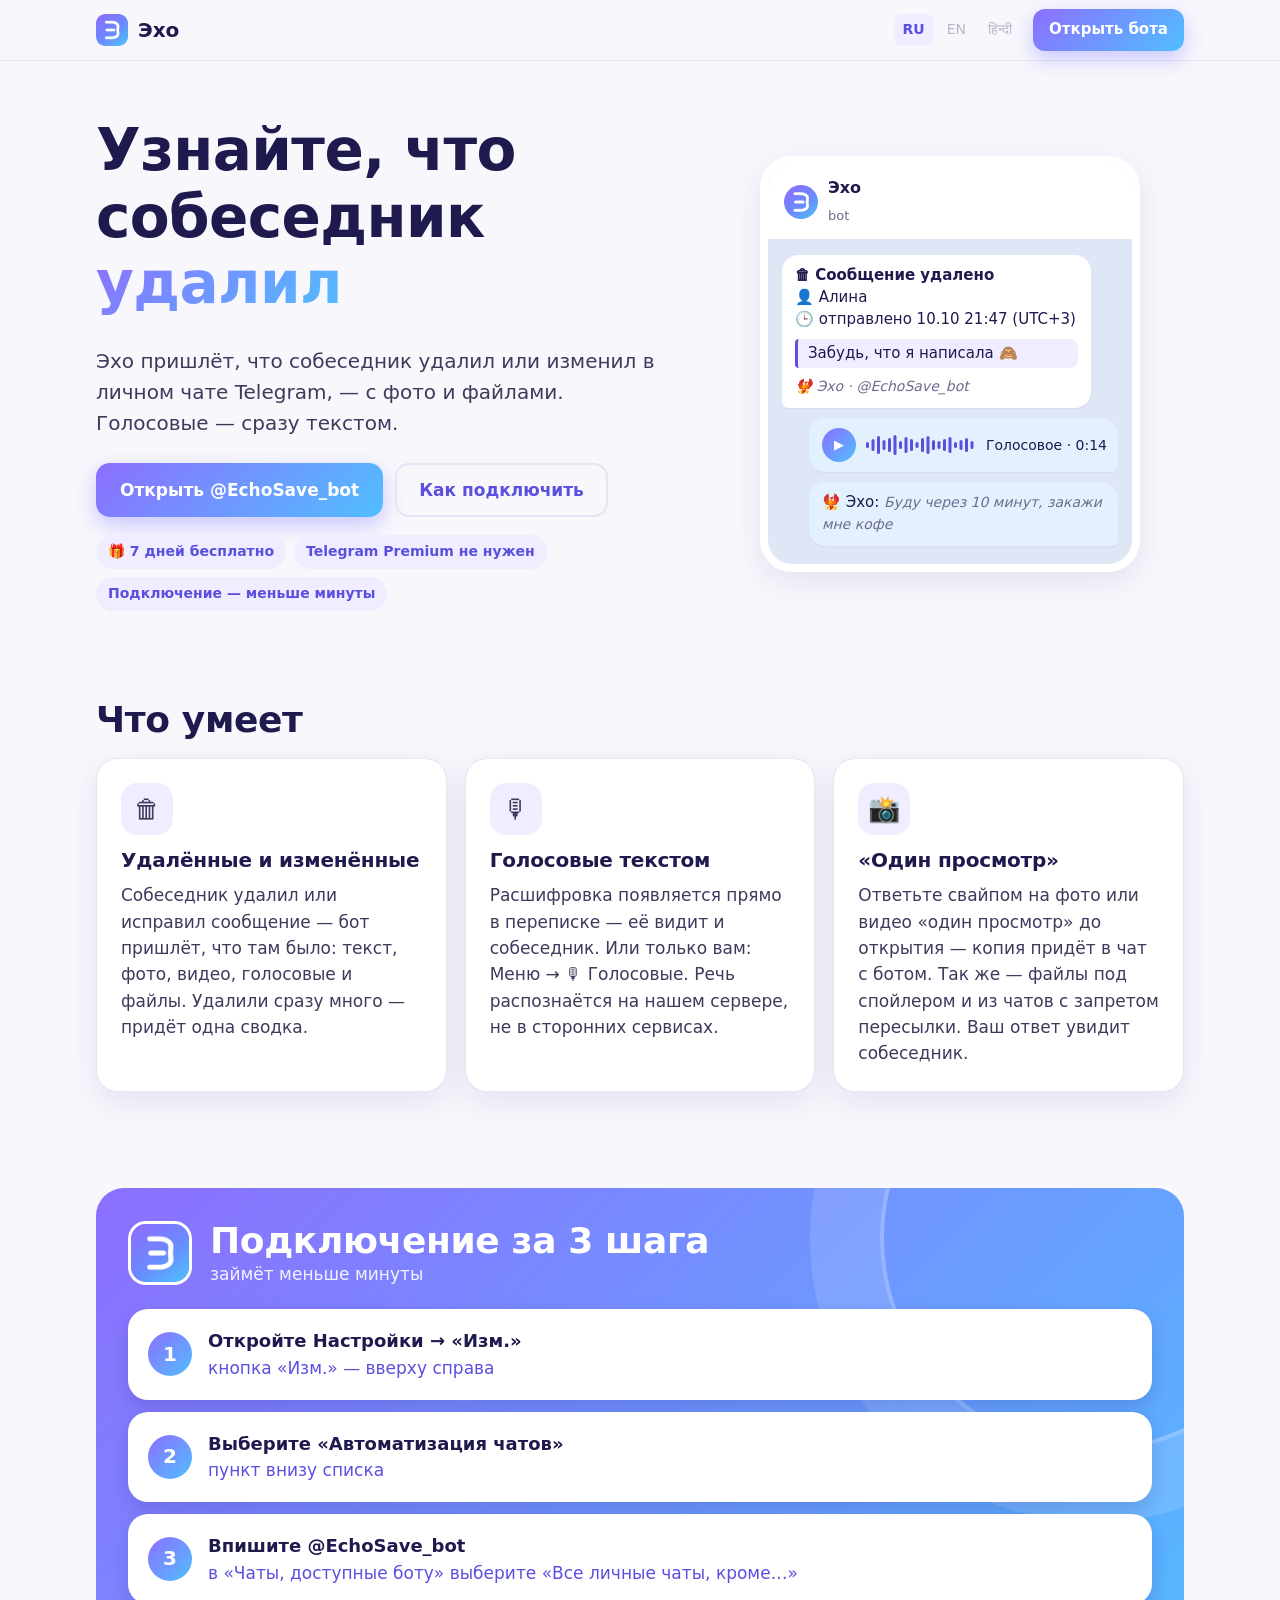
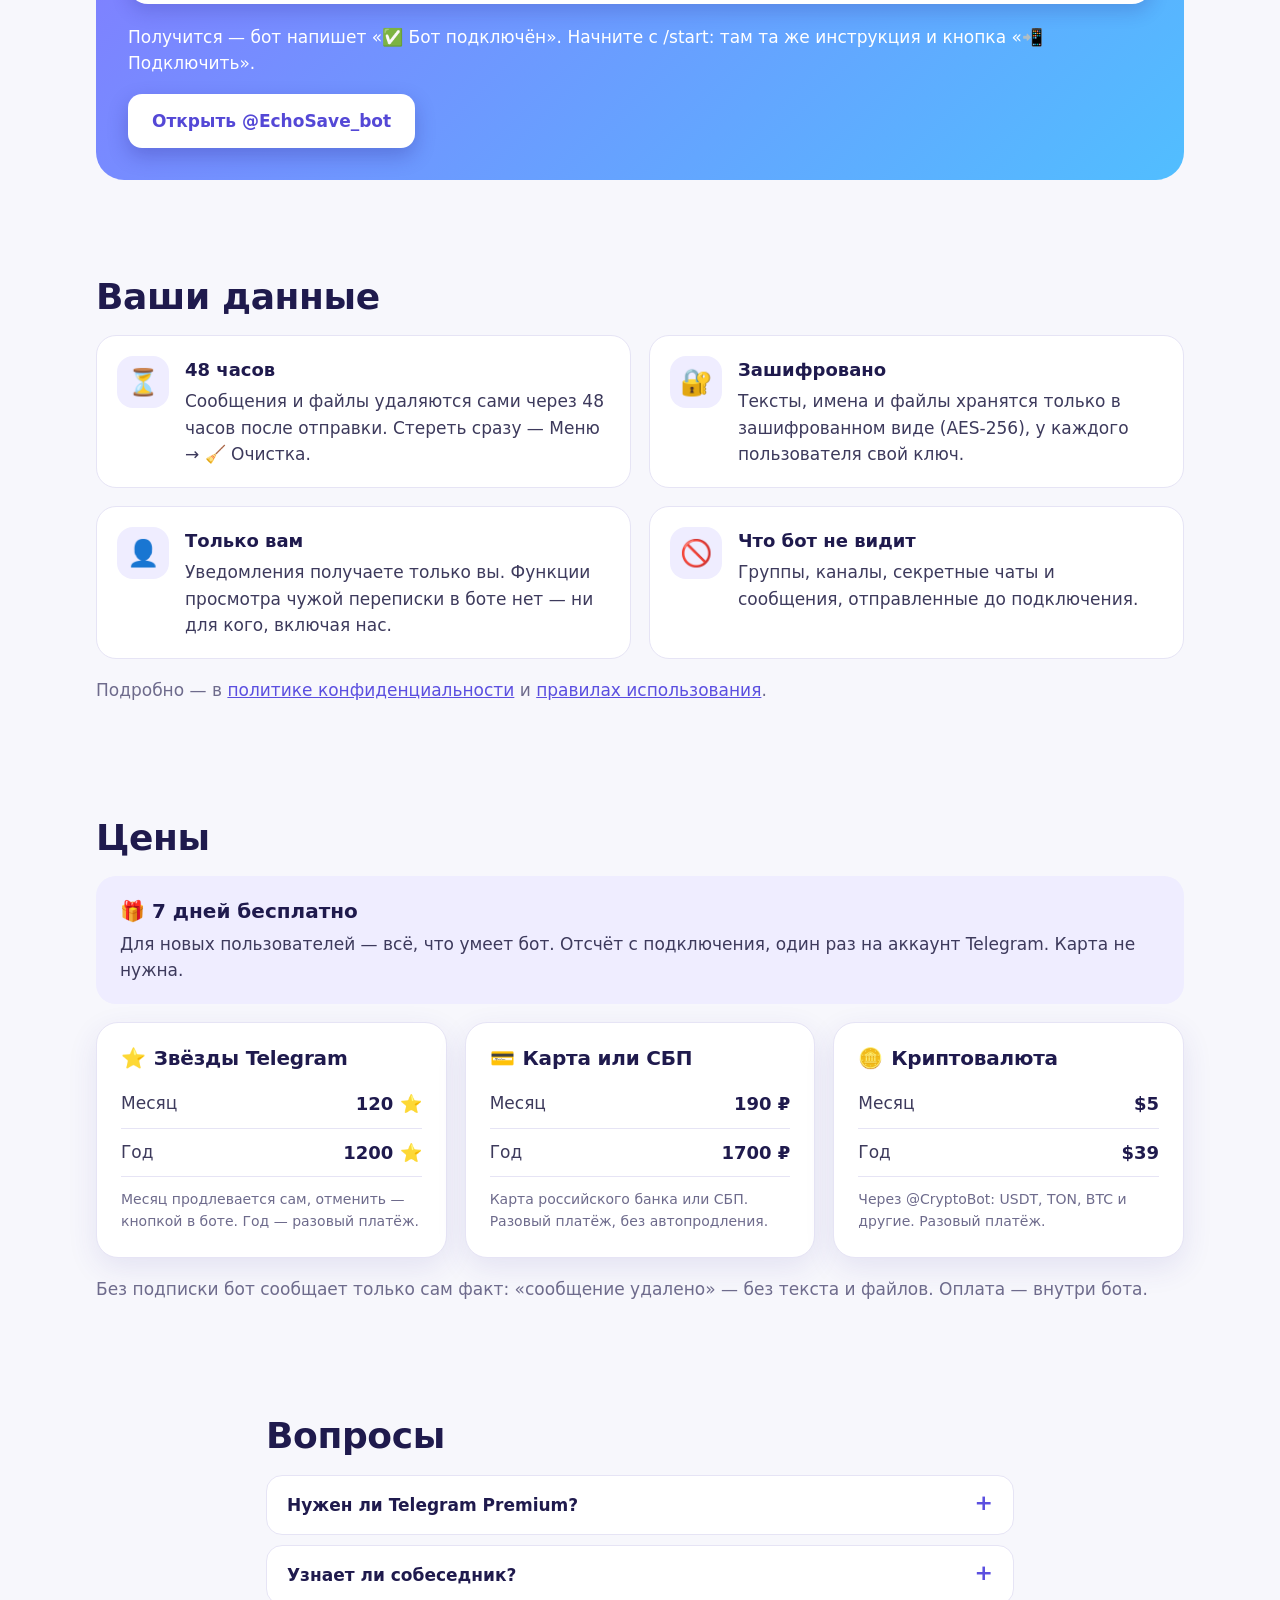
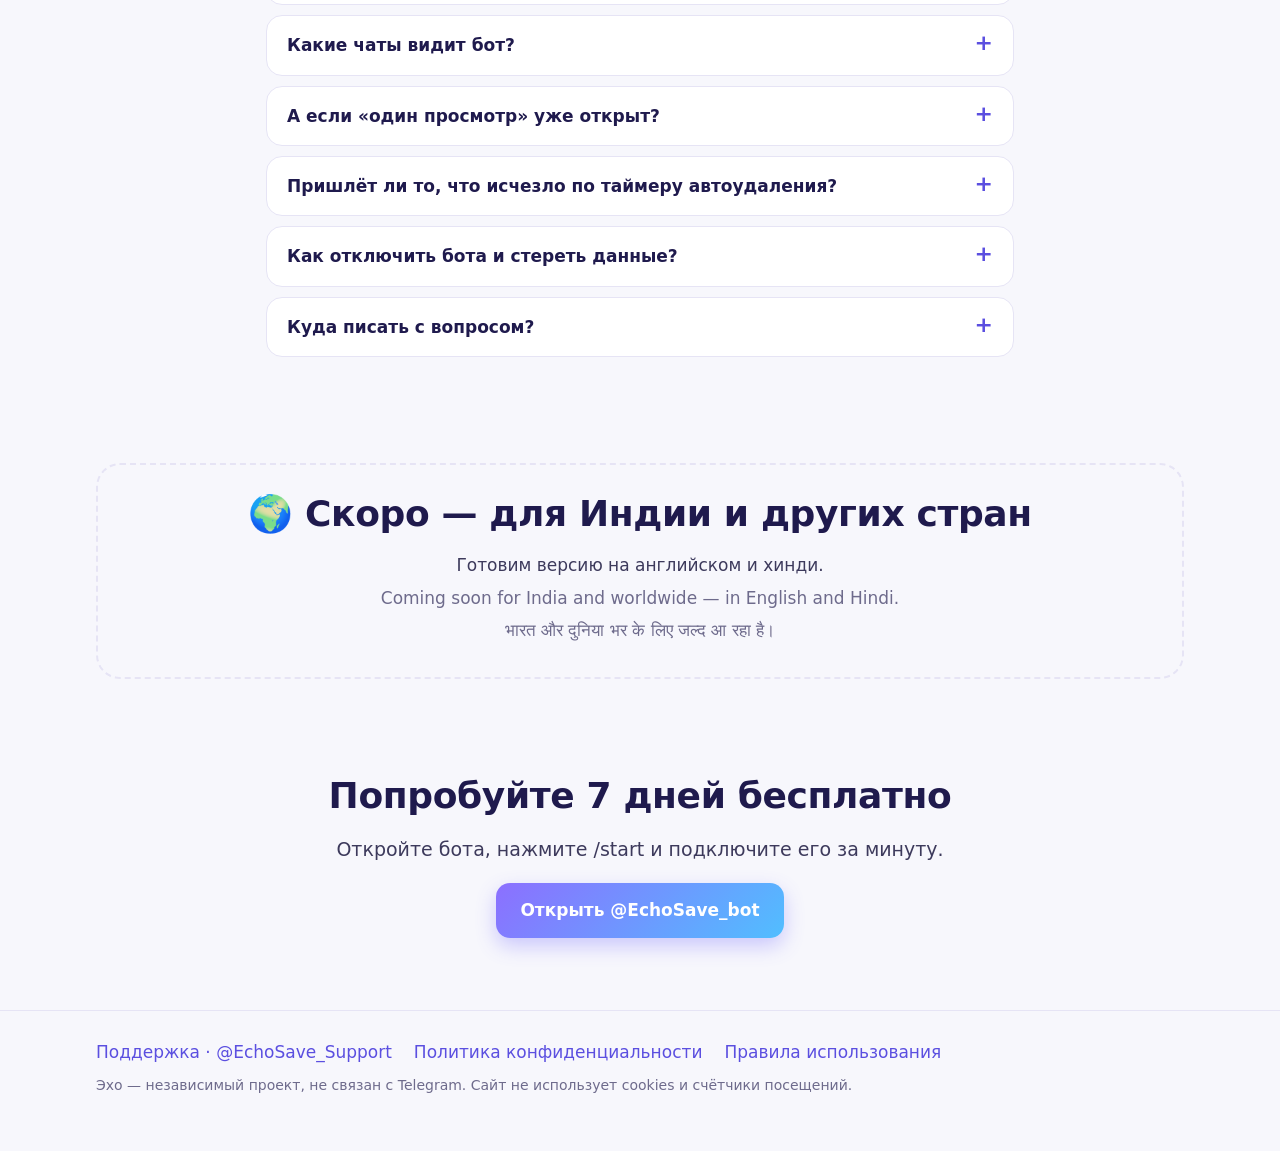
==== ru/index.html @ 9039fc99 "Сайт «Эхо»: первая версия" ====
<!doctype html>
<html lang="ru">
<head>
<meta charset="utf-8">
<meta name="viewport" content="width=device-width, initial-scale=1">
<title>Эхо — узнайте, что собеседник удалил в Telegram</title>
<meta name="description" content="Бот присылает удалённые и изменённые сообщения из личных чатов Telegram — с фото и файлами — и расшифровывает голосовые. 7 дней бесплатно, Premium не нужен.">
<link rel="canonical" href="https://echosavebot.github.io/ru/">
<link rel="alternate" hreflang="ru" href="https://echosavebot.github.io/ru/">
<link rel="alternate" hreflang="x-default" href="https://echosavebot.github.io/ru/">
<meta property="og:type" content="website">
<meta property="og:site_name" content="Эхо">
<meta property="og:title" content="Узнайте, что собеседник удалил">
<meta property="og:description" content="Бот присылает удалённые и изменённые сообщения из личных чатов Telegram — с фото и файлами — и расшифровывает голосовые. 7 дней бесплатно, Premium не нужен.">
<meta property="og:url" content="https://echosavebot.github.io/ru/">
<meta property="og:image" content="https://echosavebot.github.io/assets/og-ru.png">
<meta property="og:image:width" content="1200">
<meta property="og:image:height" content="630">
<meta name="twitter:card" content="summary_large_image">
<meta name="theme-color" content="#7b7dff">
<link rel="icon" type="image/png" sizes="32x32" href="../assets/favicon-32.png">
<link rel="apple-touch-icon" href="../assets/apple-touch-icon.png">
<link rel="stylesheet" href="../assets/style.css">
</head>
<body>
<header class="top">
  <div class="wrap top-in">
    <a class="logo" href="./"><img src="../assets/logo-64.png" width="32" height="32" alt=""><span>Эхо</span></a>
    <nav class="langs" aria-label="Язык"><span class="lang on" aria-current="true">RU</span><span class="lang off" title="soon">EN</span><span class="lang off" title="soon">हिन्दी</span></nav>
    <a class="btn btn-sm" href="https://t.me/EchoSave_bot">Открыть бота</a>
  </div>
</header>
<main>
<section class="hero">
  <div class="wrap hero-in">
    <div class="hero-text">
      <h1>Узнайте, что собеседник <span class="grad">удалил</span></h1>
      <p class="lead">Эхо пришлёт, что собеседник удалил или изменил в личном чате Telegram, — с фото и файлами. Голосовые — сразу текстом.</p>
      <div class="cta">
        <a class="btn" href="https://t.me/EchoSave_bot">Открыть @EchoSave_bot</a>
        <a class="btn btn-ghost" href="#connect">Как подключить</a>
      </div>
      <ul class="badges"><li>🎁 7 дней бесплатно</li><li>Telegram Premium не нужен</li><li>Подключение — меньше минуты</li></ul>
    </div>
    <div class="phone" aria-hidden="true">
      <div class="phone-bar"><img src="../assets/logo-64.png" width="34" height="34" alt=""><div><b>Эхо</b><span>bot</span></div></div>
      <div class="msgs">
        <div class="bubble">
          <b>🗑 Сообщение удалено</b><br>👤 Алина<br>🕒 отправлено 10.10 21:47 (UTC+3)
          <blockquote>Забудь, что я написала 🙈</blockquote>
          <i>🐦‍🔥 Эхо · @EchoSave_bot</i>
        </div>
        <div class="bubble out">
          <div class="voice"><span class="play">▶</span><svg class="wave" width="110" height="22" viewBox="0 0 110 22" fill="currentColor"><rect x="0.0" y="8.0" width="3" height="6" rx="1.5"/><rect x="5.5" y="5.0" width="3" height="12" rx="1.5"/><rect x="11.0" y="2.0" width="3" height="18" rx="1.5"/><rect x="16.5" y="6.0" width="3" height="10" rx="1.5"/><rect x="22.0" y="4.0" width="3" height="14" rx="1.5"/><rect x="27.5" y="1.0" width="3" height="20" rx="1.5"/><rect x="33.0" y="7.0" width="3" height="8" rx="1.5"/><rect x="38.5" y="3.0" width="3" height="16" rx="1.5"/><rect x="44.0" y="5.0" width="3" height="12" rx="1.5"/><rect x="49.5" y="8.0" width="3" height="6" rx="1.5"/><rect x="55.0" y="4.0" width="3" height="14" rx="1.5"/><rect x="60.5" y="2.0" width="3" height="18" rx="1.5"/><rect x="66.0" y="6.0" width="3" height="10" rx="1.5"/><rect x="71.5" y="7.0" width="3" height="8" rx="1.5"/><rect x="77.0" y="5.0" width="3" height="12" rx="1.5"/><rect x="82.5" y="3.0" width="3" height="16" rx="1.5"/><rect x="88.0" y="8.0" width="3" height="6" rx="1.5"/><rect x="93.5" y="6.0" width="3" height="10" rx="1.5"/><rect x="99.0" y="4.0" width="3" height="14" rx="1.5"/><rect x="104.5" y="7.0" width="3" height="8" rx="1.5"/></svg><span class="small">Голосовое · 0:14</span></div>
        </div>
        <div class="bubble out">🐦‍🔥 Эхо: <i>Буду через 10 минут, закажи мне кофе</i></div>
      </div>
    </div>
  </div>
</section>

<section class="sec">
  <div class="wrap">
    <h2>Что умеет</h2>
    <div class="grid3"><article class="card"><div class="ico">🗑</div><h3>Удалённые и изменённые</h3><p>Собеседник удалил или исправил сообщение — бот пришлёт, что там было: текст, фото, видео, голосовые и файлы. Удалили сразу много — придёт одна сводка.</p></article><article class="card"><div class="ico">🎙</div><h3>Голосовые текстом</h3><p>Расшифровка появляется прямо в переписке — её видит и собеседник. Или только вам: Меню → 🎙 Голосовые. Речь распознаётся на нашем сервере, не в сторонних сервисах.</p></article><article class="card"><div class="ico">📸</div><h3>«Один просмотр»</h3><p>Ответьте свайпом на фото или видео «один просмотр» до открытия — копия придёт в чат с ботом. Так же — файлы под спойлером и из чатов с запретом пересылки. Ваш ответ увидит собеседник.</p></article></div>
  </div>
</section>

<section class="sec" id="connect">
  <div class="wrap">
    <div class="connect">
      <div class="connect-head">
        <img src="../assets/logo-128.png" width="64" height="64" alt="">
        <div><h2>Подключение за 3 шага</h2><p>займёт меньше минуты</p></div>
      </div>
      <ol class="steps"><li class="step"><span class="num">1</span><div><b>Откройте Настройки → «Изм.»</b><span>кнопка «Изм.» — вверху справа</span></div></li><li class="step"><span class="num">2</span><div><b>Выберите «Автоматизация чатов»</b><span>пункт внизу списка</span></div></li><li class="step"><span class="num">3</span><div><b>Впишите @EchoSave_bot</b><span>в «Чаты, доступные боту» выберите «Все личные чаты, кроме…»</span></div></li></ol>
      <p class="connect-done">Получится — бот напишет «✅ Бот подключён». Начните с /start: там та же инструкция и кнопка «📲 Подключить».</p>
      <a class="btn btn-light" href="https://t.me/EchoSave_bot">Открыть @EchoSave_bot</a>
    </div>
  </div>
</section>

<section class="sec">
  <div class="wrap">
    <h2>Ваши данные</h2>
    <div class="grid2"><div class="pv"><div class="ico">⏳</div><div><b>48 часов</b><p>Сообщения и файлы удаляются сами через 48 часов после отправки. Стереть сразу — Меню → 🧹 Очистка.</p></div></div><div class="pv"><div class="ico">🔐</div><div><b>Зашифровано</b><p>Тексты, имена и файлы хранятся только в зашифрованном виде (AES-256), у каждого пользователя свой ключ.</p></div></div><div class="pv"><div class="ico">👤</div><div><b>Только вам</b><p>Уведомления получаете только вы. Функции просмотра чужой переписки в боте нет — ни для кого, включая нас.</p></div></div><div class="pv"><div class="ico">🚫</div><div><b>Что бот не видит</b><p>Группы, каналы, секретные чаты и сообщения, отправленные до подключения.</p></div></div></div>
    <p class="muted">Подробно — в <a href="https://telegra.ph/Politika-konfidencialnosti--EHho-09-20">политике конфиденциальности</a> и <a href="https://telegra.ph/Pravila-ispolzovaniya-bota-EHho-09-20">правилах использования</a>.</p>
  </div>
</section>

<section class="sec" id="prices">
  <div class="wrap">
    <h2>Цены</h2>
    <div class="trial"><b>🎁 7 дней бесплатно</b><p>Для новых пользователей — всё, что умеет бот. Отсчёт с подключения, один раз на аккаунт Telegram. Карта не нужна.</p></div>
    <div class="grid3"><article class="card plan"><h3><span class="ico-s">⭐</span>Звёзды Telegram</h3><div class="row"><span>Месяц</span><b>120 ⭐</b></div><div class="row"><span>Год</span><b>1200 ⭐</b></div><p class="muted small">Месяц продлевается сам, отменить — кнопкой в боте. Год — разовый платёж.</p></article><article class="card plan"><h3><span class="ico-s">💳</span>Карта или СБП</h3><div class="row"><span>Месяц</span><b>190 ₽</b></div><div class="row"><span>Год</span><b>1700 ₽</b></div><p class="muted small">Карта российского банка или СБП. Разовый платёж, без автопродления.</p></article><article class="card plan"><h3><span class="ico-s">🪙</span>Криптовалюта</h3><div class="row"><span>Месяц</span><b>$5</b></div><div class="row"><span>Год</span><b>$39</b></div><p class="muted small">Через @CryptoBot: USDT, TON, BTC и другие. Разовый платёж.</p></article></div>
    <p class="muted">Без подписки бот сообщает только сам факт: «сообщение удалено» — без текста и файлов. Оплата — внутри бота.</p>
  </div>
</section>

<section class="sec">
  <div class="wrap narrow">
    <h2>Вопросы</h2>
    <div class="faq"><details><summary>Нужен ли Telegram Premium?</summary><p>Нет. Бот подключается через «Автоматизацию чатов» в настройках Telegram — Premium для этого не нужен.</p></details><details><summary>Узнает ли собеседник?</summary><p>Уведомления об удалённом и изменённом приходят только вам. Собеседник видит расшифровку голосового, если она в переписке (по умолчанию так) — переключить на «только мне» можно в Меню → 🎙 Голосовые. Ответ свайпом на «один просмотр» — обычное сообщение, его собеседник тоже увидит.</p></details><details><summary>Какие чаты видит бот?</summary><p>Только личные чаты, которые вы выбрали в «Автоматизации чатов». Группы, каналы и секретные чаты — нет. Сообщения, отправленные до подключения, — тоже нет.</p></details><details><summary>А если «один просмотр» уже открыт?</summary><p>Тогда копии не будет: после открытия Telegram файл не отдаёт. Отвечайте до открытия.</p></details><details><summary>Пришлёт ли то, что исчезло по таймеру автоудаления?</summary><p>Нет — таймер выбрал собеседник. Если сообщение удалили руками раньше срока, бот пришлёт его как обычно.</p></details><details><summary>Как отключить бота и стереть данные?</summary><p>Отключить — Настройки → «Изм.» → Автоматизация чатов → ✕ рядом с «Эхо». Стереть сохранённое или удалить аккаунт — Меню → 🧹 Очистка.</p></details><details><summary>Куда писать с вопросом?</summary><p>В поддержку: <a href="https://t.me/EchoSave_Support">@EchoSave_Support</a>. Там же — вопросы об оплате и возвратах.</p></details></div>
  </div>
</section>

<section class="sec">
  <div class="wrap">
    <div class="world">
      <h2>🌍 Скоро — для Индии и других стран</h2>
      <p>Готовим версию на английском и хинди.</p>
      <p class="muted" lang="en">Coming soon for India and worldwide — in English and Hindi.</p>
      <p class="muted" lang="hi">भारत और दुनिया भर के लिए जल्द आ रहा है।</p>
    </div>
  </div>
</section>

<section class="sec final">
  <div class="wrap">
    <h2>Попробуйте 7 дней бесплатно</h2>
    <p>Откройте бота, нажмите /start и подключите его за минуту.</p>
    <a class="btn" href="https://t.me/EchoSave_bot">Открыть @EchoSave_bot</a>
  </div>
</section>
</main>
<footer class="foot">
  <div class="wrap">
    <nav class="foot-links">
      <a href="https://t.me/EchoSave_Support">Поддержка · @EchoSave_Support</a>
      <a href="https://telegra.ph/Politika-konfidencialnosti--EHho-09-20">Политика конфиденциальности</a>
      <a href="https://telegra.ph/Pravila-ispolzovaniya-bota-EHho-09-20">Правила использования</a>
    </nav>
    <p class="muted small">Эхо — независимый проект, не связан с Telegram. Сайт не использует cookies и счётчики посещений.</p>
  </div>
</footer>
</body>
</html>
---- assets/style.css ----
/* Эхо — landing. Brand gradient from the bot avatar: #8C6FFF → #51BEFF. No external fonts:
   system fonts cover Cyrillic and Devanagari on every phone and PC. */
:root {
  --a: #8c6fff;
  --b: #51beff;
  --grad: linear-gradient(135deg, var(--a), var(--b));
  --ink: #1f1a4d;
  --text: #3d3a5c;
  --muted: #6e6b8c;
  --bg: #f7f7fc;
  --card: #ffffff;
  --line: #e6e4f5;
  --soft: #efedff;
  --accent: #5b4fe0;
  --bubble: #ffffff;
  --bubble-out: #e3f1ff;
  --chat: #dfe6f5;
  --shadow: 0 10px 30px rgba(60, 45, 160, .10);
}
@media (prefers-color-scheme: dark) {
  :root {
    --ink: #f1f0ff;
    --text: #d4d2ec;
    --muted: #9c99bd;
    --bg: #12111f;
    --card: #1c1a30;
    --line: #2d2a48;
    --soft: #26234a;
    --accent: #a99cff;
    --bubble: #26243d;
    --bubble-out: #2b3d63;
    --chat: #17162a;
    --shadow: 0 10px 30px rgba(0, 0, 0, .35);
  }
}
* { box-sizing: border-box; }
html { scroll-behavior: smooth; -webkit-text-size-adjust: 100%; }
body {
  margin: 0;
  background: var(--bg);
  color: var(--text);
  font: 17px/1.55 system-ui, -apple-system, "Segoe UI", Roboto, "Noto Sans", "Noto Sans Devanagari",
    "Nirmala UI", sans-serif;
}
a { color: var(--accent); }
h1, h2, h3 { color: var(--ink); line-height: 1.15; margin: 0 0 .5em; letter-spacing: -.01em; }
h1 { font-size: clamp(34px, 6vw, 58px); }
h2 { font-size: clamp(26px, 3.6vw, 36px); }
h3 { font-size: 20px; }
p { margin: 0 0 1em; }
.wrap { max-width: 1120px; margin: 0 auto; padding: 0 16px; }
.narrow { max-width: 780px; }
.muted { color: var(--muted); }
.small { font-size: 14px; }
.grad { background: var(--grad); -webkit-background-clip: text; background-clip: text; color: transparent; }

/* buttons */
.btn {
  display: inline-block; padding: 14px 24px; border-radius: 14px;
  background: var(--grad); color: #fff; font-weight: 700; text-decoration: none;
  box-shadow: 0 8px 20px rgba(100, 90, 255, .30); transition: transform .15s, box-shadow .15s;
}
.btn:hover { transform: translateY(-1px); box-shadow: 0 12px 26px rgba(100, 90, 255, .38); }
.btn-sm { padding: 9px 16px; font-size: 15px; border-radius: 12px; }
.btn-ghost { background: transparent; color: var(--accent); box-shadow: inset 0 0 0 2px var(--line); }
.btn-ghost:hover { box-shadow: inset 0 0 0 2px var(--accent); }
.btn-light { background: #fff; color: #5448d6; box-shadow: 0 8px 20px rgba(30, 20, 120, .25); }

/* header */
.top { position: sticky; top: 0; z-index: 10; background: color-mix(in srgb, var(--bg) 85%, transparent);
  backdrop-filter: blur(10px); -webkit-backdrop-filter: blur(10px); border-bottom: 1px solid var(--line); }
.top-in { display: flex; align-items: center; gap: 12px; height: 60px; }
.logo { display: flex; align-items: center; gap: 10px; text-decoration: none; color: var(--ink);
  font-weight: 800; font-size: 20px; margin-right: auto; }
.logo img { border-radius: 9px; }
.langs { display: flex; gap: 4px; font-size: 14px; }
.lang { padding: 5px 9px; border-radius: 8px; text-decoration: none; color: var(--muted); }
.lang.on { background: var(--soft); color: var(--accent); font-weight: 700; }
.lang.off { opacity: .45; cursor: default; }
a.lang:hover { color: var(--accent); }

/* hero */
.hero { padding: 56px 0 40px; overflow: hidden; }
.hero-in { display: grid; grid-template-columns: 1.1fr .9fr; gap: 48px; align-items: center; }
.lead { font-size: 20px; max-width: 34em; }
.cta { display: flex; flex-wrap: wrap; gap: 12px; margin: 24px 0 18px; }
.badges { list-style: none; padding: 0; margin: 0; display: flex; flex-wrap: wrap; gap: 8px; }
.badges li { background: var(--soft); color: var(--accent); padding: 6px 12px; border-radius: 999px;
  font-size: 14px; font-weight: 600; }

/* phone mock */
.phone { background: var(--chat); border-radius: 32px; padding: 0 0 18px; box-shadow: var(--shadow);
  border: 8px solid var(--card); max-width: 380px; justify-self: center; width: 100%; overflow: hidden; }
.phone-bar { display: flex; align-items: center; gap: 10px; padding: 12px 16px; background: var(--card); }
.phone-bar img { border-radius: 50%; }
.phone-bar b { display: block; color: var(--ink); font-size: 16px; }
.phone-bar span { font-size: 13px; color: var(--muted); }
.msgs { display: flex; flex-direction: column; gap: 10px; padding: 16px 14px 0; font-size: 15px; line-height: 1.45; }
.bubble { background: var(--bubble); color: var(--ink); padding: 10px 13px; border-radius: 16px 16px 16px 6px;
  max-width: 92%; box-shadow: 0 1px 2px rgba(0, 0, 0, .06); }
.bubble.out { align-self: flex-end; background: var(--bubble-out); border-radius: 16px 16px 6px 16px; }
.bubble blockquote { margin: 8px 0; padding: 4px 10px; border-left: 3px solid var(--accent);
  background: var(--soft); border-radius: 4px 8px 8px 4px; }
.bubble i { color: var(--muted); font-size: 14px; }
.voice { display: flex; align-items: center; gap: 10px; }
.play { width: 34px; height: 34px; border-radius: 50%; background: var(--grad); color: #fff; display: grid;
  place-items: center; font-size: 13px; flex: none; }
.voice .small { white-space: nowrap; }
.wave { flex: none; color: var(--accent); display: block; }

/* sections */
.sec { padding: 48px 0; }
.grid3 { display: grid; grid-template-columns: repeat(3, 1fr); gap: 18px; }
.grid2 { display: grid; grid-template-columns: repeat(2, 1fr); gap: 18px; margin-bottom: 18px; }
.card { background: var(--card); border: 1px solid var(--line); border-radius: 22px; padding: 24px;
  box-shadow: var(--shadow); }
.card p { margin: 0; }
.ico { width: 52px; height: 52px; border-radius: 16px; background: var(--soft); display: grid;
  place-items: center; font-size: 26px; margin-bottom: 14px; flex: none; }

/* connect (as the /start card) */
.connect { background: var(--grad); border-radius: 28px; padding: 32px; color: #fff; position: relative;
  overflow: hidden; }
.connect::after { content: ""; position: absolute; right: -120px; top: -160px; width: 420px; height: 420px;
  border-radius: 50%; box-shadow: 0 0 0 4px rgba(255,255,255,.18), 0 0 0 70px rgba(255,255,255,0),
  0 0 0 74px rgba(255,255,255,.12); pointer-events: none; }
.connect-head { display: flex; align-items: center; gap: 18px; margin-bottom: 22px; }
.connect-head img { border-radius: 18px; border: 3px solid #fff; }
.connect-head h2 { color: #fff; margin: 0; }
.connect-head p { margin: 0; opacity: .9; }
.steps { list-style: none; padding: 0; margin: 0 0 20px; display: grid; gap: 12px; position: relative; z-index: 1; }
.step { background: #fff; color: #1f1a4d; border-radius: 20px; padding: 18px 20px; display: flex; gap: 16px;
  align-items: center; box-shadow: 0 8px 18px rgba(40, 30, 120, .18); }
.step b { display: block; font-size: 18px; }
.step span:not(.num) { color: #5b4fe0; }
.num { width: 44px; height: 44px; border-radius: 50%; background: var(--grad); color: #fff; font-weight: 800;
  display: grid; place-items: center; flex: none; font-size: 20px; }
.connect-done { position: relative; z-index: 1; }
.connect .btn { position: relative; z-index: 1; }

/* privacy */
.pv { display: flex; gap: 16px; background: var(--card); border: 1px solid var(--line); border-radius: 20px;
  padding: 20px; }
.pv .ico { margin: 0; }
.pv b { color: var(--ink); font-size: 18px; }
.pv p { margin: 4px 0 0; }

/* prices */
.trial { background: var(--soft); border-radius: 20px; padding: 20px 24px; margin-bottom: 18px; }
.trial b { color: var(--ink); font-size: 20px; }
.trial p { margin: 4px 0 0; }
.plan h3 { display: flex; align-items: center; gap: 8px; }
.row { display: flex; justify-content: space-between; padding: 10px 0; border-bottom: 1px solid var(--line); }
.row b { color: var(--ink); font-size: 18px; }
.plan .muted { margin-top: 12px; }
#prices > .wrap > .muted { margin-top: 18px; }

/* faq */
.faq details { background: var(--card); border: 1px solid var(--line); border-radius: 16px; margin-bottom: 10px;
  padding: 0 20px; }
.faq summary { cursor: pointer; padding: 16px 0; font-weight: 700; color: var(--ink); list-style: none;
  display: flex; justify-content: space-between; gap: 12px; }
.faq summary::-webkit-details-marker { display: none; }
.faq summary::after { content: "+"; color: var(--accent); font-size: 22px; line-height: 1; }
.faq details[open] summary::after { content: "–"; }
.faq details p { margin: 0 0 16px; }

/* world */
.world { border: 2px dashed var(--line); border-radius: 24px; padding: 28px; text-align: center; }
.world p { margin: 0 0 6px; }

/* final + footer */
.final { text-align: center; }
.final p { font-size: 19px; }
.foot { border-top: 1px solid var(--line); padding: 28px 0 40px; margin-top: 24px; }
.foot-links { display: flex; flex-wrap: wrap; gap: 8px 22px; margin-bottom: 10px; }
.foot-links a { text-decoration: none; }

@media (max-width: 860px) {
  .hero { padding-top: 32px; }
  .hero-in { grid-template-columns: 1fr; gap: 36px; }
  .grid3, .grid2 { grid-template-columns: 1fr; }
  .lead { font-size: 18px; }
  .connect { padding: 22px 16px; border-radius: 24px; }
  .step { padding: 14px; }
  .step b { font-size: 16px; }
}
@media (max-width: 480px) {
  .top .btn-sm { display: none; }
  .cta .btn { width: 100%; text-align: center; }
  .sec { padding: 36px 0; }
}
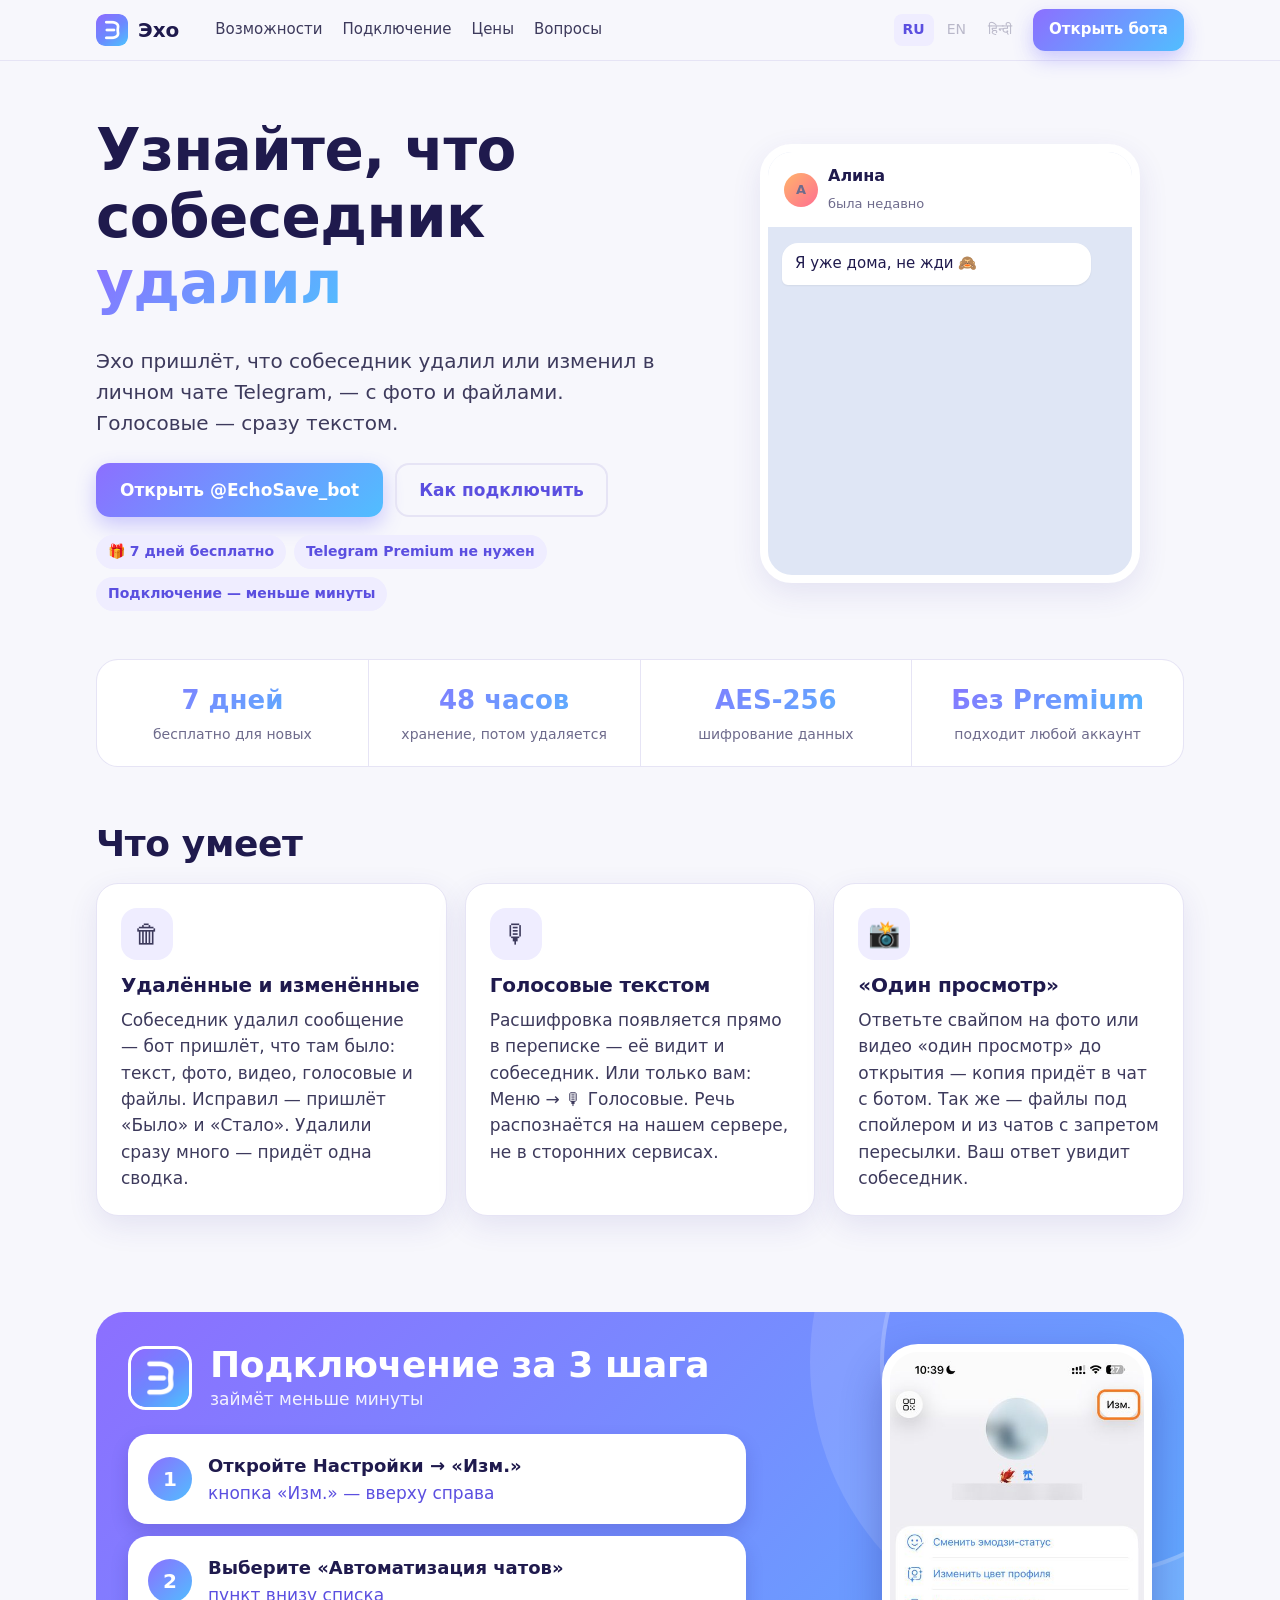
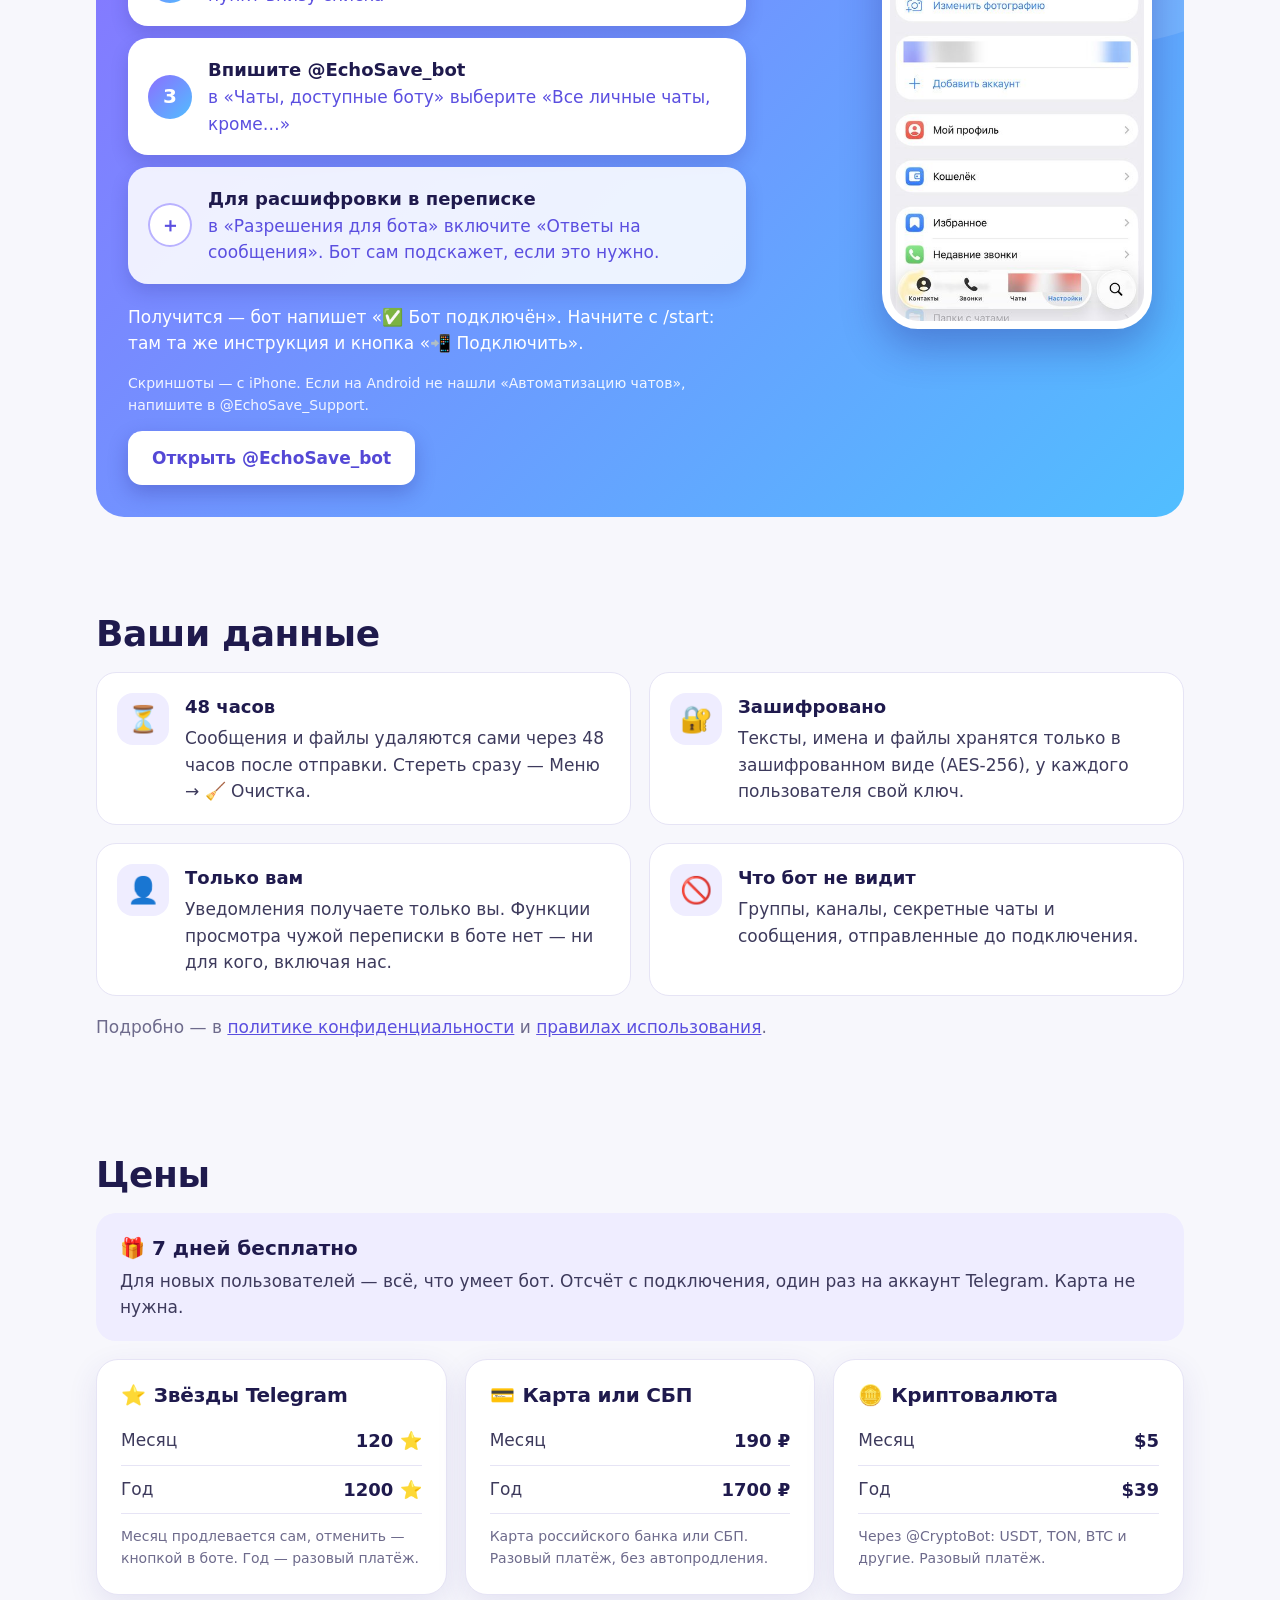
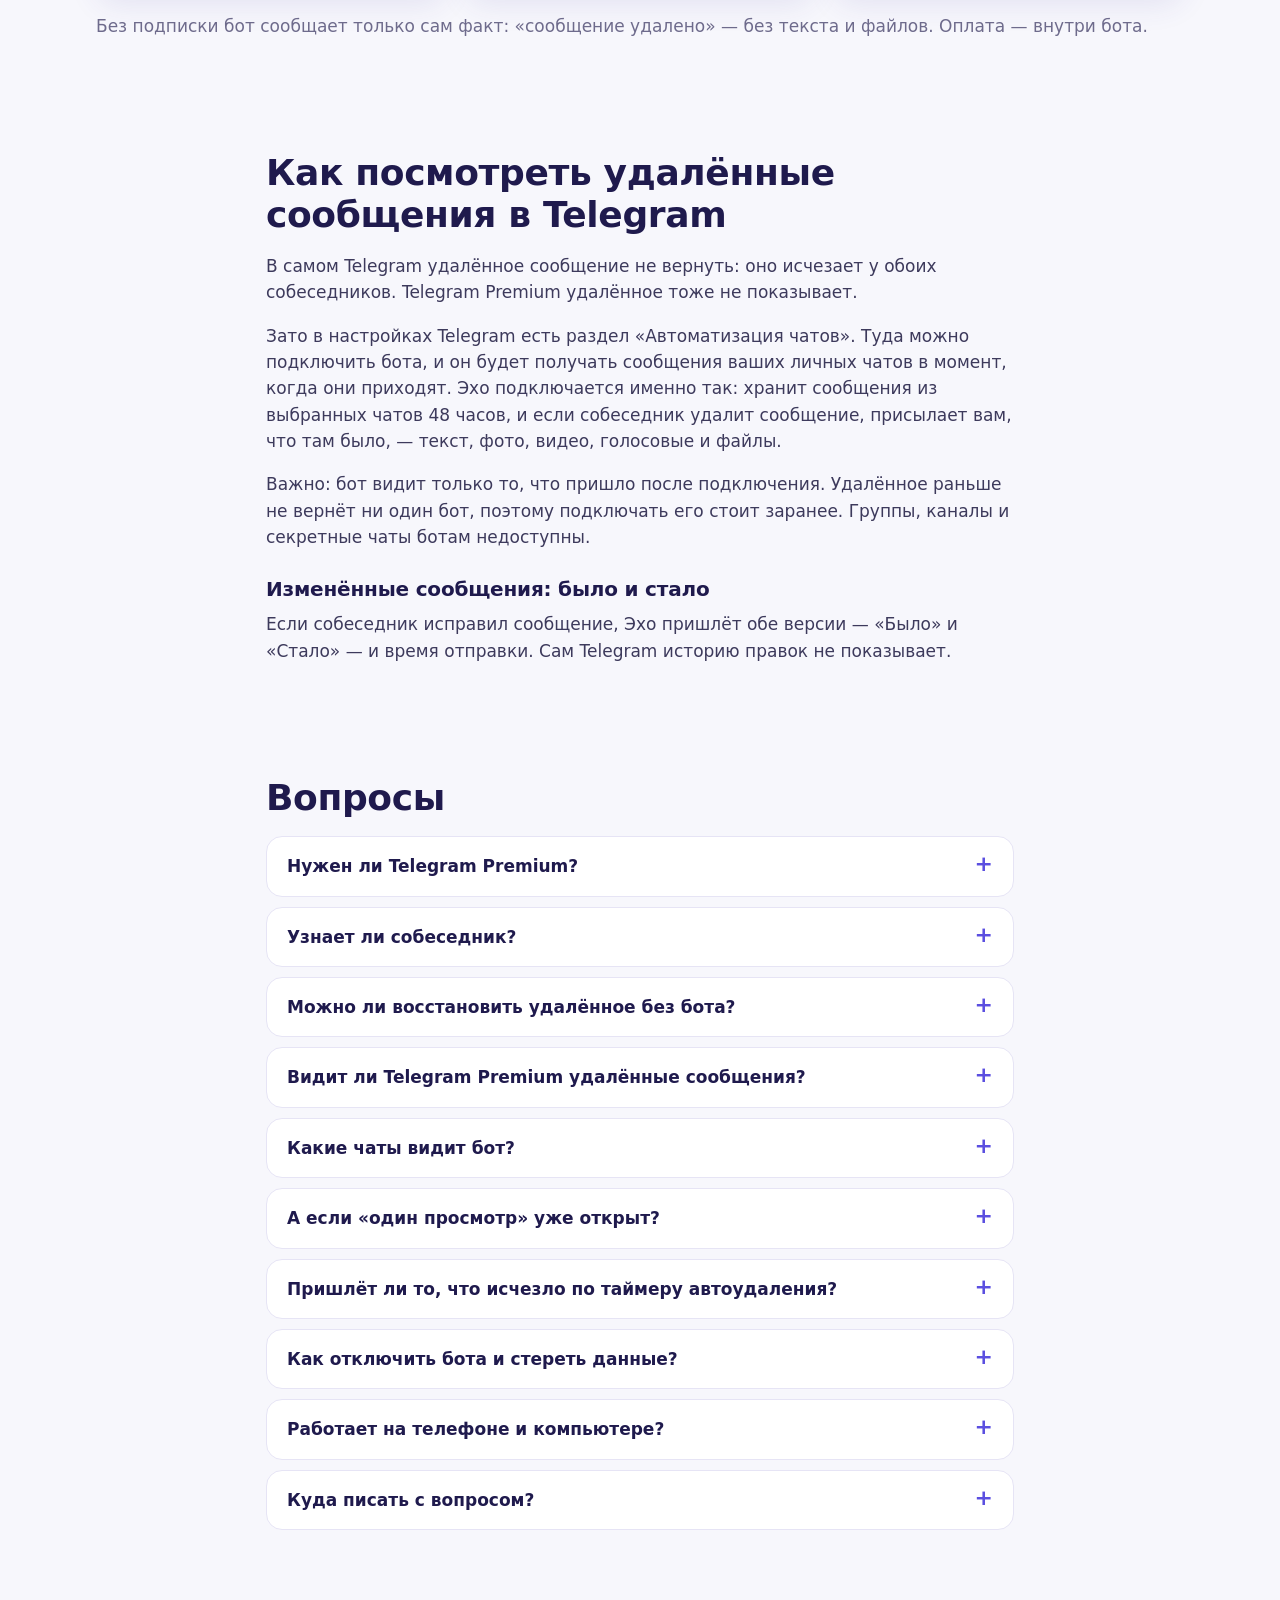
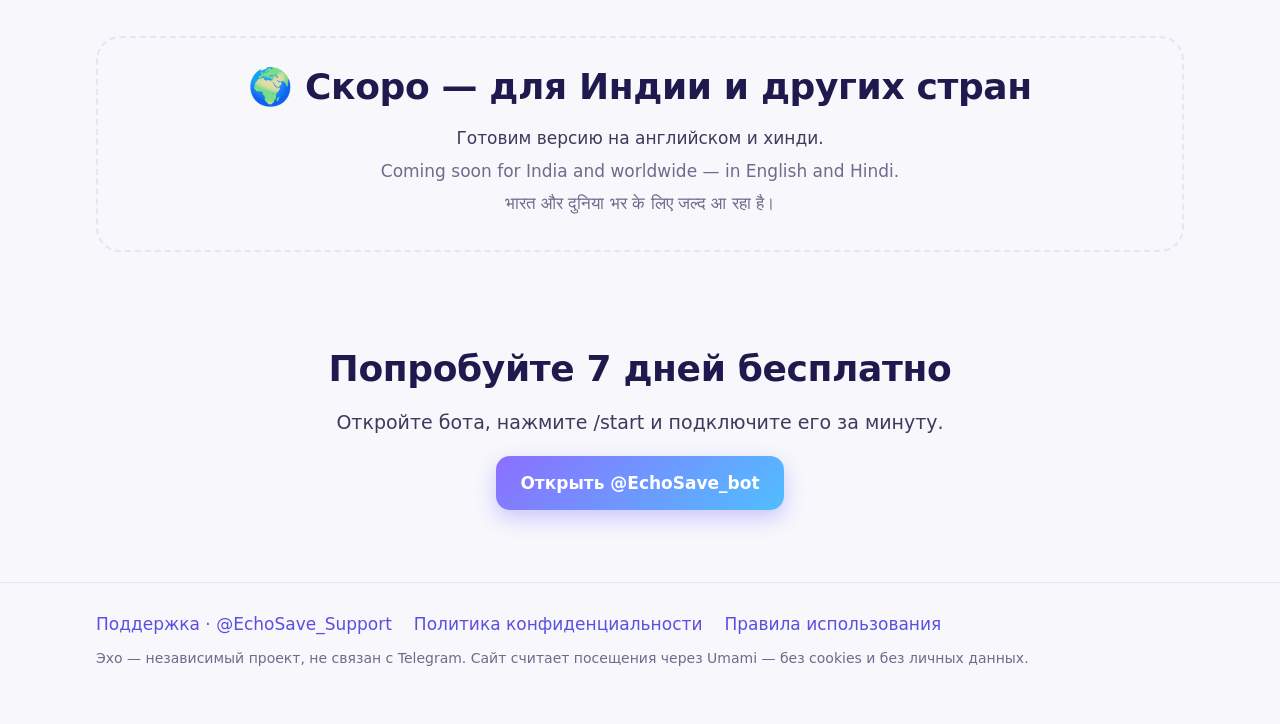
==== commit ccbabd95: "Сайт: вторая версия и счётчик Umami" ====
--- a/ru/index.html
+++ b/ru/index.html
@@ -5,15 +5,15 @@
 <meta name="viewport" content="width=device-width, initial-scale=1">
 <title>Эхо — узнайте, что собеседник удалил в Telegram</title>
 <meta name="description" content="Бот присылает удалённые и изменённые сообщения из личных чатов Telegram — с фото и файлами — и расшифровывает голосовые. 7 дней бесплатно, Premium не нужен.">
-<link rel="canonical" href="https://echosavebot.github.io/ru/">
-<link rel="alternate" hreflang="ru" href="https://echosavebot.github.io/ru/">
-<link rel="alternate" hreflang="x-default" href="https://echosavebot.github.io/ru/">
+<link rel="canonical" href="https://echosave.online/ru/">
+<link rel="alternate" hreflang="ru" href="https://echosave.online/ru/">
+<link rel="alternate" hreflang="x-default" href="https://echosave.online/ru/">
 <meta property="og:type" content="website">
 <meta property="og:site_name" content="Эхо">
 <meta property="og:title" content="Узнайте, что собеседник удалил">
 <meta property="og:description" content="Бот присылает удалённые и изменённые сообщения из личных чатов Telegram — с фото и файлами — и расшифровывает голосовые. 7 дней бесплатно, Premium не нужен.">
-<meta property="og:url" content="https://echosavebot.github.io/ru/">
-<meta property="og:image" content="https://echosavebot.github.io/assets/og-ru.png">
+<meta property="og:url" content="https://echosave.online/ru/">
+<meta property="og:image" content="https://echosave.online/assets/og-ru.png">
 <meta property="og:image:width" content="1200">
 <meta property="og:image:height" content="630">
 <meta name="twitter:card" content="summary_large_image">
@@ -21,13 +21,17 @@
 <link rel="icon" type="image/png" sizes="32x32" href="../assets/favicon-32.png">
 <link rel="apple-touch-icon" href="../assets/apple-touch-icon.png">
 <link rel="stylesheet" href="../assets/style.css">
+<script>document.documentElement.classList.add("js")</script>
+<script defer src="../assets/site.js"></script>
+<script defer src="https://cloud.umami.is/script.js" data-website-id="dd294d60-2943-4dc7-b218-6d5c803ca0c1"></script>
 </head>
 <body>
 <header class="top">
   <div class="wrap top-in">
     <a class="logo" href="./"><img src="../assets/logo-64.png" width="32" height="32" alt=""><span>Эхо</span></a>
+    <nav class="menu"><a href="#features">Возможности</a><a href="#connect">Подключение</a><a href="#prices">Цены</a><a href="#faq">Вопросы</a></nav>
     <nav class="langs" aria-label="Язык"><span class="lang on" aria-current="true">RU</span><span class="lang off" title="soon">EN</span><span class="lang off" title="soon">हिन्दी</span></nav>
-    <a class="btn btn-sm" href="https://t.me/EchoSave_bot">Открыть бота</a>
+    <a class="btn btn-sm" href="https://t.me/EchoSave_bot" data-umami-event="open-bot" data-umami-event-place="header">Открыть бота</a>
   </div>
 </header>
 <main>
@@ -37,76 +41,97 @@
       <h1>Узнайте, что собеседник <span class="grad">удалил</span></h1>
       <p class="lead">Эхо пришлёт, что собеседник удалил или изменил в личном чате Telegram, — с фото и файлами. Голосовые — сразу текстом.</p>
       <div class="cta">
-        <a class="btn" href="https://t.me/EchoSave_bot">Открыть @EchoSave_bot</a>
+        <a class="btn" href="https://t.me/EchoSave_bot" data-umami-event="open-bot" data-umami-event-place="hero">Открыть @EchoSave_bot</a>
         <a class="btn btn-ghost" href="#connect">Как подключить</a>
       </div>
       <ul class="badges"><li>🎁 7 дней бесплатно</li><li>Telegram Premium не нужен</li><li>Подключение — меньше минуты</li></ul>
     </div>
     <div class="phone" aria-hidden="true">
-      <div class="phone-bar"><img src="../assets/logo-64.png" width="34" height="34" alt=""><div><b>Эхо</b><span>bot</span></div></div>
-      <div class="msgs">
-        <div class="bubble">
-          <b>🗑 Сообщение удалено</b><br>👤 Алина<br>🕒 отправлено 10.10 21:47 (UTC+3)
-          <blockquote>Забудь, что я написала 🙈</blockquote>
-          <i>🐦‍🔥 Эхо · @EchoSave_bot</i>
+      <div class="phone-bar">
+        <div class="pb pb-bot"><img src="../assets/logo-64.png" width="34" height="34" alt=""><div><b>Эхо</b><span>bot</span></div></div>
+        <div class="pb pb-chat"><span class="ava">А</span><div><b>Алина</b><span>была недавно</span></div></div>
+      </div>
+      <div class="screens">
+        <div class="msgs scr-bot">
+          <div class="bubble" data-s="notice"><b>🗑 Сообщение удалено</b><br>👤 Алина<br>🕒 отправлено 10.10 21:47 (UTC+3)<blockquote>Я уже дома, не жди 🙈</blockquote><i>🐦‍🔥 Эхо · @EchoSave_bot</i></div>
+          <div class="bubble out" data-s="voice2"><div class="voice"><span class="play">▶</span><svg class="wave" width="110" height="22" viewBox="0 0 110 22" fill="currentColor"><rect x="0.0" y="8.0" width="3" height="6" rx="1.5"/><rect x="5.5" y="5.0" width="3" height="12" rx="1.5"/><rect x="11.0" y="2.0" width="3" height="18" rx="1.5"/><rect x="16.5" y="6.0" width="3" height="10" rx="1.5"/><rect x="22.0" y="4.0" width="3" height="14" rx="1.5"/><rect x="27.5" y="1.0" width="3" height="20" rx="1.5"/><rect x="33.0" y="7.0" width="3" height="8" rx="1.5"/><rect x="38.5" y="3.0" width="3" height="16" rx="1.5"/><rect x="44.0" y="5.0" width="3" height="12" rx="1.5"/><rect x="49.5" y="8.0" width="3" height="6" rx="1.5"/><rect x="55.0" y="4.0" width="3" height="14" rx="1.5"/><rect x="60.5" y="2.0" width="3" height="18" rx="1.5"/><rect x="66.0" y="6.0" width="3" height="10" rx="1.5"/><rect x="71.5" y="7.0" width="3" height="8" rx="1.5"/><rect x="77.0" y="5.0" width="3" height="12" rx="1.5"/><rect x="82.5" y="3.0" width="3" height="16" rx="1.5"/><rect x="88.0" y="8.0" width="3" height="6" rx="1.5"/><rect x="93.5" y="6.0" width="3" height="10" rx="1.5"/><rect x="99.0" y="4.0" width="3" height="14" rx="1.5"/><rect x="104.5" y="7.0" width="3" height="8" rx="1.5"/></svg><span class="small">Голосовое · 0:14</span></div></div>
+          <div class="bubble out" data-s="tr2">🐦‍🔥 Эхо: <i>Буду через 10 минут, закажи мне кофе</i></div>
         </div>
-        <div class="bubble out">
-          <div class="voice"><span class="play">▶</span><svg class="wave" width="110" height="22" viewBox="0 0 110 22" fill="currentColor"><rect x="0.0" y="8.0" width="3" height="6" rx="1.5"/><rect x="5.5" y="5.0" width="3" height="12" rx="1.5"/><rect x="11.0" y="2.0" width="3" height="18" rx="1.5"/><rect x="16.5" y="6.0" width="3" height="10" rx="1.5"/><rect x="22.0" y="4.0" width="3" height="14" rx="1.5"/><rect x="27.5" y="1.0" width="3" height="20" rx="1.5"/><rect x="33.0" y="7.0" width="3" height="8" rx="1.5"/><rect x="38.5" y="3.0" width="3" height="16" rx="1.5"/><rect x="44.0" y="5.0" width="3" height="12" rx="1.5"/><rect x="49.5" y="8.0" width="3" height="6" rx="1.5"/><rect x="55.0" y="4.0" width="3" height="14" rx="1.5"/><rect x="60.5" y="2.0" width="3" height="18" rx="1.5"/><rect x="66.0" y="6.0" width="3" height="10" rx="1.5"/><rect x="71.5" y="7.0" width="3" height="8" rx="1.5"/><rect x="77.0" y="5.0" width="3" height="12" rx="1.5"/><rect x="82.5" y="3.0" width="3" height="16" rx="1.5"/><rect x="88.0" y="8.0" width="3" height="6" rx="1.5"/><rect x="93.5" y="6.0" width="3" height="10" rx="1.5"/><rect x="99.0" y="4.0" width="3" height="14" rx="1.5"/><rect x="104.5" y="7.0" width="3" height="8" rx="1.5"/></svg><span class="small">Голосовое · 0:14</span></div>
+        <div class="msgs scr-chat">
+          <div class="bubble" data-s="msg">Я уже дома, не жди 🙈<span class="gone">сообщение удалено</span></div>
+          <div class="bubble" data-s="voice"><div class="voice"><span class="play">▶</span><svg class="wave" width="110" height="22" viewBox="0 0 110 22" fill="currentColor"><rect x="0.0" y="8.0" width="3" height="6" rx="1.5"/><rect x="5.5" y="5.0" width="3" height="12" rx="1.5"/><rect x="11.0" y="2.0" width="3" height="18" rx="1.5"/><rect x="16.5" y="6.0" width="3" height="10" rx="1.5"/><rect x="22.0" y="4.0" width="3" height="14" rx="1.5"/><rect x="27.5" y="1.0" width="3" height="20" rx="1.5"/><rect x="33.0" y="7.0" width="3" height="8" rx="1.5"/><rect x="38.5" y="3.0" width="3" height="16" rx="1.5"/><rect x="44.0" y="5.0" width="3" height="12" rx="1.5"/><rect x="49.5" y="8.0" width="3" height="6" rx="1.5"/><rect x="55.0" y="4.0" width="3" height="14" rx="1.5"/><rect x="60.5" y="2.0" width="3" height="18" rx="1.5"/><rect x="66.0" y="6.0" width="3" height="10" rx="1.5"/><rect x="71.5" y="7.0" width="3" height="8" rx="1.5"/><rect x="77.0" y="5.0" width="3" height="12" rx="1.5"/><rect x="82.5" y="3.0" width="3" height="16" rx="1.5"/><rect x="88.0" y="8.0" width="3" height="6" rx="1.5"/><rect x="93.5" y="6.0" width="3" height="10" rx="1.5"/><rect x="99.0" y="4.0" width="3" height="14" rx="1.5"/><rect x="104.5" y="7.0" width="3" height="8" rx="1.5"/></svg><span class="small">Голосовое · 0:14</span></div></div>
+          <div class="bubble out" data-s="tr">🐦‍🔥 Эхо: <i>Буду через 10 минут, закажи мне кофе</i></div>
         </div>
-        <div class="bubble out">🐦‍🔥 Эхо: <i>Буду через 10 минут, закажи мне кофе</i></div>
       </div>
+    </div>
+  </div>
+</section>
+
+<section class="facts-sec">
+  <div class="wrap"><div class="facts reveal"><div class="fact"><b>7 дней</b><span>бесплатно для новых</span></div><div class="fact"><b>48 часов</b><span>хранение, потом удаляется</span></div><div class="fact"><b>AES-256</b><span>шифрование данных</span></div><div class="fact"><b>Без Premium</b><span>подходит любой аккаунт</span></div></div></div>
+</section>
+
+<section class="sec" id="features">
+  <div class="wrap">
+    <h2 class="reveal">Что умеет</h2>
+    <div class="grid3"><article class="card reveal"><div class="ico">🗑</div><h3>Удалённые и изменённые</h3><p>Собеседник удалил сообщение — бот пришлёт, что там было: текст, фото, видео, голосовые и файлы. Исправил — пришлёт «Было» и «Стало». Удалили сразу много — придёт одна сводка.</p></article><article class="card reveal"><div class="ico">🎙</div><h3>Голосовые текстом</h3><p>Расшифровка появляется прямо в переписке — её видит и собеседник. Или только вам: Меню → 🎙 Голосовые. Речь распознаётся на нашем сервере, не в сторонних сервисах.</p></article><article class="card reveal"><div class="ico">📸</div><h3>«Один просмотр»</h3><p>Ответьте свайпом на фото или видео «один просмотр» до открытия — копия придёт в чат с ботом. Так же — файлы под спойлером и из чатов с запретом пересылки. Ваш ответ увидит собеседник.</p></article></div>
+  </div>
+</section>
+
+<section class="sec" id="connect">
+  <div class="wrap">
+    <div class="connect">
+      <div class="connect-text">
+        <div class="connect-head">
+          <img src="../assets/logo-128.png" width="64" height="64" alt="">
+          <div><h2>Подключение за 3 шага</h2><p>займёт меньше минуты</p></div>
+        </div>
+        <ol class="steps"><li class="step" data-shot="0"><span class="num">1</span><div><b>Откройте Настройки → «Изм.»</b><span>кнопка «Изм.» — вверху справа</span></div></li><li class="step" data-shot="1"><span class="num">2</span><div><b>Выберите «Автоматизация чатов»</b><span>пункт внизу списка</span></div></li><li class="step" data-shot="2"><span class="num">3</span><div><b>Впишите @EchoSave_bot</b><span>в «Чаты, доступные боту» выберите «Все личные чаты, кроме…»</span></div></li><li class="step step-extra" data-shot="3"><span class="num">＋</span><div><b>Для расшифровки в переписке</b><span>в «Разрешения для бота» включите «Ответы на сообщения». Бот сам подскажет, если это нужно.</span></div></li></ol>
+        <p class="connect-done">Получится — бот напишет «✅ Бот подключён». Начните с /start: там та же инструкция и кнопка «📲 Подключить».</p>
+        <p class="connect-note">Скриншоты — с iPhone. Если на Android не нашли «Автоматизацию чатов», напишите в @EchoSave_Support.</p>
+        <a class="btn btn-light" href="https://t.me/EchoSave_bot" data-umami-event="open-bot" data-umami-event-place="connect">Открыть @EchoSave_bot</a>
+      </div>
+      <div class="connect-phone"><div class="shots"><img class="shot on" src="../assets/connect-1.jpg" width="450" height="975" alt="Скриншот настроек Telegram, шаг 1" loading="lazy"><img class="shot" src="../assets/connect-2.jpg" width="450" height="975" alt="Скриншот настроек Telegram, шаг 2" loading="lazy"><img class="shot" src="../assets/connect-3.jpg" width="450" height="975" alt="Скриншот настроек Telegram, шаг 3" loading="lazy"><img class="shot" src="../assets/connect-4.jpg" width="450" height="975" alt="Скриншот настроек Telegram, шаг 4" loading="lazy"></div></div>
     </div>
   </div>
 </section>
 
 <section class="sec">
   <div class="wrap">
-    <h2>Что умеет</h2>
-    <div class="grid3"><article class="card"><div class="ico">🗑</div><h3>Удалённые и изменённые</h3><p>Собеседник удалил или исправил сообщение — бот пришлёт, что там было: текст, фото, видео, голосовые и файлы. Удалили сразу много — придёт одна сводка.</p></article><article class="card"><div class="ico">🎙</div><h3>Голосовые текстом</h3><p>Расшифровка появляется прямо в переписке — её видит и собеседник. Или только вам: Меню → 🎙 Голосовые. Речь распознаётся на нашем сервере, не в сторонних сервисах.</p></article><article class="card"><div class="ico">📸</div><h3>«Один просмотр»</h3><p>Ответьте свайпом на фото или видео «один просмотр» до открытия — копия придёт в чат с ботом. Так же — файлы под спойлером и из чатов с запретом пересылки. Ваш ответ увидит собеседник.</p></article></div>
-  </div>
-</section>
-
-<section class="sec" id="connect">
-  <div class="wrap">
-    <div class="connect">
-      <div class="connect-head">
-        <img src="../assets/logo-128.png" width="64" height="64" alt="">
-        <div><h2>Подключение за 3 шага</h2><p>займёт меньше минуты</p></div>
-      </div>
-      <ol class="steps"><li class="step"><span class="num">1</span><div><b>Откройте Настройки → «Изм.»</b><span>кнопка «Изм.» — вверху справа</span></div></li><li class="step"><span class="num">2</span><div><b>Выберите «Автоматизация чатов»</b><span>пункт внизу списка</span></div></li><li class="step"><span class="num">3</span><div><b>Впишите @EchoSave_bot</b><span>в «Чаты, доступные боту» выберите «Все личные чаты, кроме…»</span></div></li></ol>
-      <p class="connect-done">Получится — бот напишет «✅ Бот подключён». Начните с /start: там та же инструкция и кнопка «📲 Подключить».</p>
-      <a class="btn btn-light" href="https://t.me/EchoSave_bot">Открыть @EchoSave_bot</a>
-    </div>
-  </div>
-</section>
-
-<section class="sec">
-  <div class="wrap">
-    <h2>Ваши данные</h2>
-    <div class="grid2"><div class="pv"><div class="ico">⏳</div><div><b>48 часов</b><p>Сообщения и файлы удаляются сами через 48 часов после отправки. Стереть сразу — Меню → 🧹 Очистка.</p></div></div><div class="pv"><div class="ico">🔐</div><div><b>Зашифровано</b><p>Тексты, имена и файлы хранятся только в зашифрованном виде (AES-256), у каждого пользователя свой ключ.</p></div></div><div class="pv"><div class="ico">👤</div><div><b>Только вам</b><p>Уведомления получаете только вы. Функции просмотра чужой переписки в боте нет — ни для кого, включая нас.</p></div></div><div class="pv"><div class="ico">🚫</div><div><b>Что бот не видит</b><p>Группы, каналы, секретные чаты и сообщения, отправленные до подключения.</p></div></div></div>
+    <h2 class="reveal">Ваши данные</h2>
+    <div class="grid2"><div class="pv reveal"><div class="ico">⏳</div><div><b>48 часов</b><p>Сообщения и файлы удаляются сами через 48 часов после отправки. Стереть сразу — Меню → 🧹 Очистка.</p></div></div><div class="pv reveal"><div class="ico">🔐</div><div><b>Зашифровано</b><p>Тексты, имена и файлы хранятся только в зашифрованном виде (AES-256), у каждого пользователя свой ключ.</p></div></div><div class="pv reveal"><div class="ico">👤</div><div><b>Только вам</b><p>Уведомления получаете только вы. Функции просмотра чужой переписки в боте нет — ни для кого, включая нас.</p></div></div><div class="pv reveal"><div class="ico">🚫</div><div><b>Что бот не видит</b><p>Группы, каналы, секретные чаты и сообщения, отправленные до подключения.</p></div></div></div>
     <p class="muted">Подробно — в <a href="https://telegra.ph/Politika-konfidencialnosti--EHho-09-20">политике конфиденциальности</a> и <a href="https://telegra.ph/Pravila-ispolzovaniya-bota-EHho-09-20">правилах использования</a>.</p>
   </div>
 </section>
 
 <section class="sec" id="prices">
   <div class="wrap">
-    <h2>Цены</h2>
-    <div class="trial"><b>🎁 7 дней бесплатно</b><p>Для новых пользователей — всё, что умеет бот. Отсчёт с подключения, один раз на аккаунт Telegram. Карта не нужна.</p></div>
-    <div class="grid3"><article class="card plan"><h3><span class="ico-s">⭐</span>Звёзды Telegram</h3><div class="row"><span>Месяц</span><b>120 ⭐</b></div><div class="row"><span>Год</span><b>1200 ⭐</b></div><p class="muted small">Месяц продлевается сам, отменить — кнопкой в боте. Год — разовый платёж.</p></article><article class="card plan"><h3><span class="ico-s">💳</span>Карта или СБП</h3><div class="row"><span>Месяц</span><b>190 ₽</b></div><div class="row"><span>Год</span><b>1700 ₽</b></div><p class="muted small">Карта российского банка или СБП. Разовый платёж, без автопродления.</p></article><article class="card plan"><h3><span class="ico-s">🪙</span>Криптовалюта</h3><div class="row"><span>Месяц</span><b>$5</b></div><div class="row"><span>Год</span><b>$39</b></div><p class="muted small">Через @CryptoBot: USDT, TON, BTC и другие. Разовый платёж.</p></article></div>
+    <h2 class="reveal">Цены</h2>
+    <div class="trial reveal"><b>🎁 7 дней бесплатно</b><p>Для новых пользователей — всё, что умеет бот. Отсчёт с подключения, один раз на аккаунт Telegram. Карта не нужна.</p></div>
+    <div class="grid3"><article class="card plan reveal"><h3><span class="ico-s">⭐</span>Звёзды Telegram</h3><div class="row"><span>Месяц</span><b>120 ⭐</b></div><div class="row"><span>Год</span><b>1200 ⭐</b></div><p class="muted small">Месяц продлевается сам, отменить — кнопкой в боте. Год — разовый платёж.</p></article><article class="card plan reveal"><h3><span class="ico-s">💳</span>Карта или СБП</h3><div class="row"><span>Месяц</span><b>190 ₽</b></div><div class="row"><span>Год</span><b>1700 ₽</b></div><p class="muted small">Карта российского банка или СБП. Разовый платёж, без автопродления.</p></article><article class="card plan reveal"><h3><span class="ico-s">🪙</span>Криптовалюта</h3><div class="row"><span>Месяц</span><b>$5</b></div><div class="row"><span>Год</span><b>$39</b></div><p class="muted small">Через @CryptoBot: USDT, TON, BTC и другие. Разовый платёж.</p></article></div>
     <p class="muted">Без подписки бот сообщает только сам факт: «сообщение удалено» — без текста и файлов. Оплата — внутри бота.</p>
   </div>
 </section>
 
 <section class="sec">
+  <div class="wrap narrow guide reveal">
+    <h2>Как посмотреть удалённые сообщения в Telegram</h2>
+    <p>В самом Telegram удалённое сообщение не вернуть: оно исчезает у обоих собеседников. Telegram Premium удалённое тоже не показывает.</p><p>Зато в настройках Telegram есть раздел «Автоматизация чатов». Туда можно подключить бота, и он будет получать сообщения ваших личных чатов в момент, когда они приходят. Эхо подключается именно так: хранит сообщения из выбранных чатов 48 часов, и если собеседник удалит сообщение, присылает вам, что там было, — текст, фото, видео, голосовые и файлы.</p><p>Важно: бот видит только то, что пришло после подключения. Удалённое раньше не вернёт ни один бот, поэтому подключать его стоит заранее. Группы, каналы и секретные чаты ботам недоступны.</p>
+    <h3>Изменённые сообщения: было и стало</h3>
+    <p>Если собеседник исправил сообщение, Эхо пришлёт обе версии — «Было» и «Стало» — и время отправки. Сам Telegram историю правок не показывает.</p>
+  </div>
+</section>
+
+<section class="sec" id="faq">
   <div class="wrap narrow">
-    <h2>Вопросы</h2>
-    <div class="faq"><details><summary>Нужен ли Telegram Premium?</summary><p>Нет. Бот подключается через «Автоматизацию чатов» в настройках Telegram — Premium для этого не нужен.</p></details><details><summary>Узнает ли собеседник?</summary><p>Уведомления об удалённом и изменённом приходят только вам. Собеседник видит расшифровку голосового, если она в переписке (по умолчанию так) — переключить на «только мне» можно в Меню → 🎙 Голосовые. Ответ свайпом на «один просмотр» — обычное сообщение, его собеседник тоже увидит.</p></details><details><summary>Какие чаты видит бот?</summary><p>Только личные чаты, которые вы выбрали в «Автоматизации чатов». Группы, каналы и секретные чаты — нет. Сообщения, отправленные до подключения, — тоже нет.</p></details><details><summary>А если «один просмотр» уже открыт?</summary><p>Тогда копии не будет: после открытия Telegram файл не отдаёт. Отвечайте до открытия.</p></details><details><summary>Пришлёт ли то, что исчезло по таймеру автоудаления?</summary><p>Нет — таймер выбрал собеседник. Если сообщение удалили руками раньше срока, бот пришлёт его как обычно.</p></details><details><summary>Как отключить бота и стереть данные?</summary><p>Отключить — Настройки → «Изм.» → Автоматизация чатов → ✕ рядом с «Эхо». Стереть сохранённое или удалить аккаунт — Меню → 🧹 Очистка.</p></details><details><summary>Куда писать с вопросом?</summary><p>В поддержку: <a href="https://t.me/EchoSave_Support">@EchoSave_Support</a>. Там же — вопросы об оплате и возвратах.</p></details></div>
+    <h2 class="reveal">Вопросы</h2>
+    <div class="faq"><details><summary>Нужен ли Telegram Premium?</summary><p>Нет. Бот подключается через «Автоматизацию чатов» в настройках Telegram — Premium для этого не нужен.</p></details><details><summary>Узнает ли собеседник?</summary><p>Нет — Telegram не сообщает собеседнику, что вы подключили бота. Уведомления об удалённом приходят только вам. Собеседник увидит лишь то, что бот пишет в переписку от вашего имени: расшифровку голосового (её можно переключить на «только мне» в Меню → 🎙 Голосовые) и ваш ответ свайпом на «один просмотр».</p></details><details><summary>Можно ли восстановить удалённое без бота?</summary><p>Нет. Удалённое до подключения бота не вернуть никак — поэтому подключать стоит заранее.</p></details><details><summary>Видит ли Telegram Premium удалённые сообщения?</summary><p>Нет, Premium их не показывает. А для Эха Premium не нужен.</p></details><details><summary>Какие чаты видит бот?</summary><p>Только личные чаты, которые вы выбрали в «Автоматизации чатов». Группы, каналы и секретные чаты — нет. Сообщения, отправленные до подключения, — тоже нет.</p></details><details><summary>А если «один просмотр» уже открыт?</summary><p>Тогда копии не будет: после открытия Telegram файл не отдаёт. Отвечайте до открытия.</p></details><details><summary>Пришлёт ли то, что исчезло по таймеру автоудаления?</summary><p>Нет — таймер выбрал собеседник. Если сообщение удалили руками раньше срока, бот пришлёт его как обычно.</p></details><details><summary>Как отключить бота и стереть данные?</summary><p>Отключить — Настройки → «Изм.» → Автоматизация чатов → ✕ рядом с «Эхо». Стереть сохранённое или удалить аккаунт — Меню → 🧹 Очистка.</p></details><details><summary>Работает на телефоне и компьютере?</summary><p>Уведомления приходят в чат с ботом, поэтому видны везде, где вы вошли в Telegram: на телефоне и на компьютере. Подключить бота проще всего в настройках Telegram на телефоне.</p></details><details><summary>Куда писать с вопросом?</summary><p>В поддержку: <a href="https://t.me/EchoSave_Support">@EchoSave_Support</a>. Там же — вопросы об оплате и возвратах.</p></details></div>
   </div>
 </section>
 
 <section class="sec">
   <div class="wrap">
-    <div class="world">
+    <div class="world reveal">
       <h2>🌍 Скоро — для Индии и других стран</h2>
       <p>Готовим версию на английском и хинди.</p>
       <p class="muted" lang="en">Coming soon for India and worldwide — in English and Hindi.</p>
@@ -116,10 +141,10 @@
 </section>
 
 <section class="sec final">
-  <div class="wrap">
+  <div class="wrap reveal">
     <h2>Попробуйте 7 дней бесплатно</h2>
     <p>Откройте бота, нажмите /start и подключите его за минуту.</p>
-    <a class="btn" href="https://t.me/EchoSave_bot">Открыть @EchoSave_bot</a>
+    <a class="btn" href="https://t.me/EchoSave_bot" data-umami-event="open-bot" data-umami-event-place="final">Открыть @EchoSave_bot</a>
   </div>
 </section>
 </main>
@@ -130,7 +155,7 @@
       <a href="https://telegra.ph/Politika-konfidencialnosti--EHho-09-20">Политика конфиденциальности</a>
       <a href="https://telegra.ph/Pravila-ispolzovaniya-bota-EHho-09-20">Правила использования</a>
     </nav>
-    <p class="muted small">Эхо — независимый проект, не связан с Telegram. Сайт не использует cookies и счётчики посещений.</p>
+    <p class="muted small">Эхо — независимый проект, не связан с Telegram. Сайт считает посещения через Umami — без cookies и без личных данных.</p>
   </div>
 </footer>
 </body>
--- a/assets/style.css
+++ b/assets/style.css
@@ -190,3 +190,91 @@
   .cta .btn { width: 100%; text-align: center; }
   .sec { padding: 36px 0; }
 }
+
+/* ---- v2: menu, facts, story phone, connect with screenshots, guide, scroll reveal ---- */
+.logo { margin-right: 24px; }
+.menu { display: flex; gap: 20px; margin-right: auto; font-size: 15px; }
+.menu a { color: var(--text); text-decoration: none; }
+.menu a:hover { color: var(--accent); }
+
+.facts-sec { padding: 8px 0 8px; }
+.facts { display: grid; grid-template-columns: repeat(4, 1fr); gap: 1px; background: var(--line);
+  border: 1px solid var(--line); border-radius: 22px; overflow: hidden; }
+.fact { background: var(--card); padding: 20px 16px; text-align: center; }
+.fact b { display: block; font-size: 26px; color: var(--ink); background: var(--grad);
+  -webkit-background-clip: text; background-clip: text; color: transparent; }
+.fact span { font-size: 14px; color: var(--muted); }
+
+/* hero phone: static (no JS) shows the chat with the bot */
+.screens { min-height: 330px; }
+.pb { display: flex; align-items: center; gap: 10px; }
+.pb-chat, .scr-chat { display: none; }
+.ava { width: 34px; height: 34px; border-radius: 50%; background: linear-gradient(135deg, #ffb36b, #ff6f91);
+  color: #fff; font-weight: 800; display: grid; place-items: center; }
+.bubble .gone { display: none; }
+/* story mode (site.js) */
+.phone.story [data-s] { display: none; }
+.phone.story [data-s].show { display: block; animation: pop .45s ease-out both; }
+.phone.story[data-scene="chat"] .pb-bot, .phone.story[data-scene="chat"] .scr-bot { display: none; }
+.phone.story[data-scene="chat"] .pb-chat { display: flex; }
+.phone.story[data-scene="chat"] .scr-chat { display: flex; animation: fade .35s ease-out; }
+.phone.story[data-scene="bot"] .scr-bot { animation: fade .35s ease-out; }
+.phone.story .bubble.del { color: transparent; text-shadow: 0 0 9px rgba(120, 110, 200, .55); transition: all .5s; }
+.phone.story .bubble.del .gone { display: block; color: var(--muted); text-shadow: none; font-style: italic; font-size: 13px; }
+
+.phone.story [data-s="msg"].vanish { opacity: 0; transform: scale(.9); transition: all .5s; }
+@keyframes pop { from { opacity: 0; transform: translateY(10px) scale(.97); } to { opacity: 1; transform: none; } }
+@keyframes fade { from { opacity: 0; } to { opacity: 1; } }
+
+/* connect: steps + sticky phone with real screenshots */
+.connect { display: grid; grid-template-columns: 1.25fr .75fr; gap: 36px; overflow: clip; }
+.connect-phone { position: relative; z-index: 1; }
+.shots { position: sticky; top: 90px; width: min(270px, 100%); aspect-ratio: 450 / 975; margin-left: auto;
+  border-radius: 36px; border: 8px solid #fff; background: #fff; overflow: hidden;
+  box-shadow: 0 18px 40px rgba(30, 20, 120, .30); }
+.shot { position: absolute; inset: 0; width: 100%; height: 100%; object-fit: cover; opacity: 0; transition: opacity .45s; }
+.shot.on { opacity: 1; }
+.step { transition: transform .25s, box-shadow .25s; }
+.step.cur { transform: translateX(6px); box-shadow: 0 10px 24px rgba(40, 30, 120, .28), 0 0 0 3px rgba(255,255,255,.7); }
+.step-extra { background: rgba(255, 255, 255, .88); }
+.step-extra .num { background: #fff; color: #5b4fe0; box-shadow: inset 0 0 0 2px #b9b2ff; }
+.connect-note { font-size: 14px; opacity: .9; position: relative; z-index: 1; }
+
+/* guide */
+.guide p { font-size: 17px; }
+.guide h3 { margin-top: 1.4em; }
+
+/* scroll reveal: only with JavaScript, never with reduced motion */
+.js .reveal { opacity: 0; transform: translateY(24px); transition: opacity .7s ease, transform .7s ease; }
+.js .reveal.in { opacity: 1; transform: none; }
+.grid3 .reveal:nth-child(2), .grid2 .reveal:nth-child(2) { transition-delay: .08s; }
+.grid3 .reveal:nth-child(3), .grid2 .reveal:nth-child(3) { transition-delay: .16s; }
+.grid2 .reveal:nth-child(4) { transition-delay: .24s; }
+@media (prefers-reduced-motion: reduce) {
+  .js .reveal { opacity: 1; transform: none; transition: none; }
+  html { scroll-behavior: auto; }
+}
+
+@media (max-width: 860px) {
+  .menu { display: none; }
+  .logo { margin-right: auto; }
+  .facts { grid-template-columns: repeat(2, 1fr); }
+  .fact b { font-size: 22px; }
+  .connect { grid-template-columns: minmax(0, 1fr); gap: 0; }
+  .connect > *, .connect-text > * { min-width: 0; }
+  .connect-text { display: contents; }
+  .connect-head { order: 0; } .steps { order: 1; } .connect-phone { order: 2; }
+  .connect-done, .connect-note { order: 3; } .connect .btn { order: 4; justify-self: start; }
+  /* phone width: screenshots become a swipeable row under the steps */
+  .connect-phone { margin: 4px 0 18px; }
+  .shots { position: static; width: auto; aspect-ratio: auto; margin: 0 -16px; padding: 4px 16px 10px;
+    border: 0; border-radius: 0; background: none; box-shadow: none; display: flex; gap: 12px;
+    overflow-x: auto; scroll-snap-type: x mandatory; -webkit-overflow-scrolling: touch; }
+  .shot { position: static; opacity: 1; flex: none; width: 168px; height: auto; border-radius: 18px;
+    scroll-snap-align: start; box-shadow: 0 8px 18px rgba(30, 20, 120, .25); }
+  .step.cur { transform: none; box-shadow: 0 8px 18px rgba(40, 30, 120, .18); }
+  .step { align-items: flex-start; }
+  .screens { min-height: 300px; }
+}
+
+.sec[id] { scroll-margin-top: 64px; }
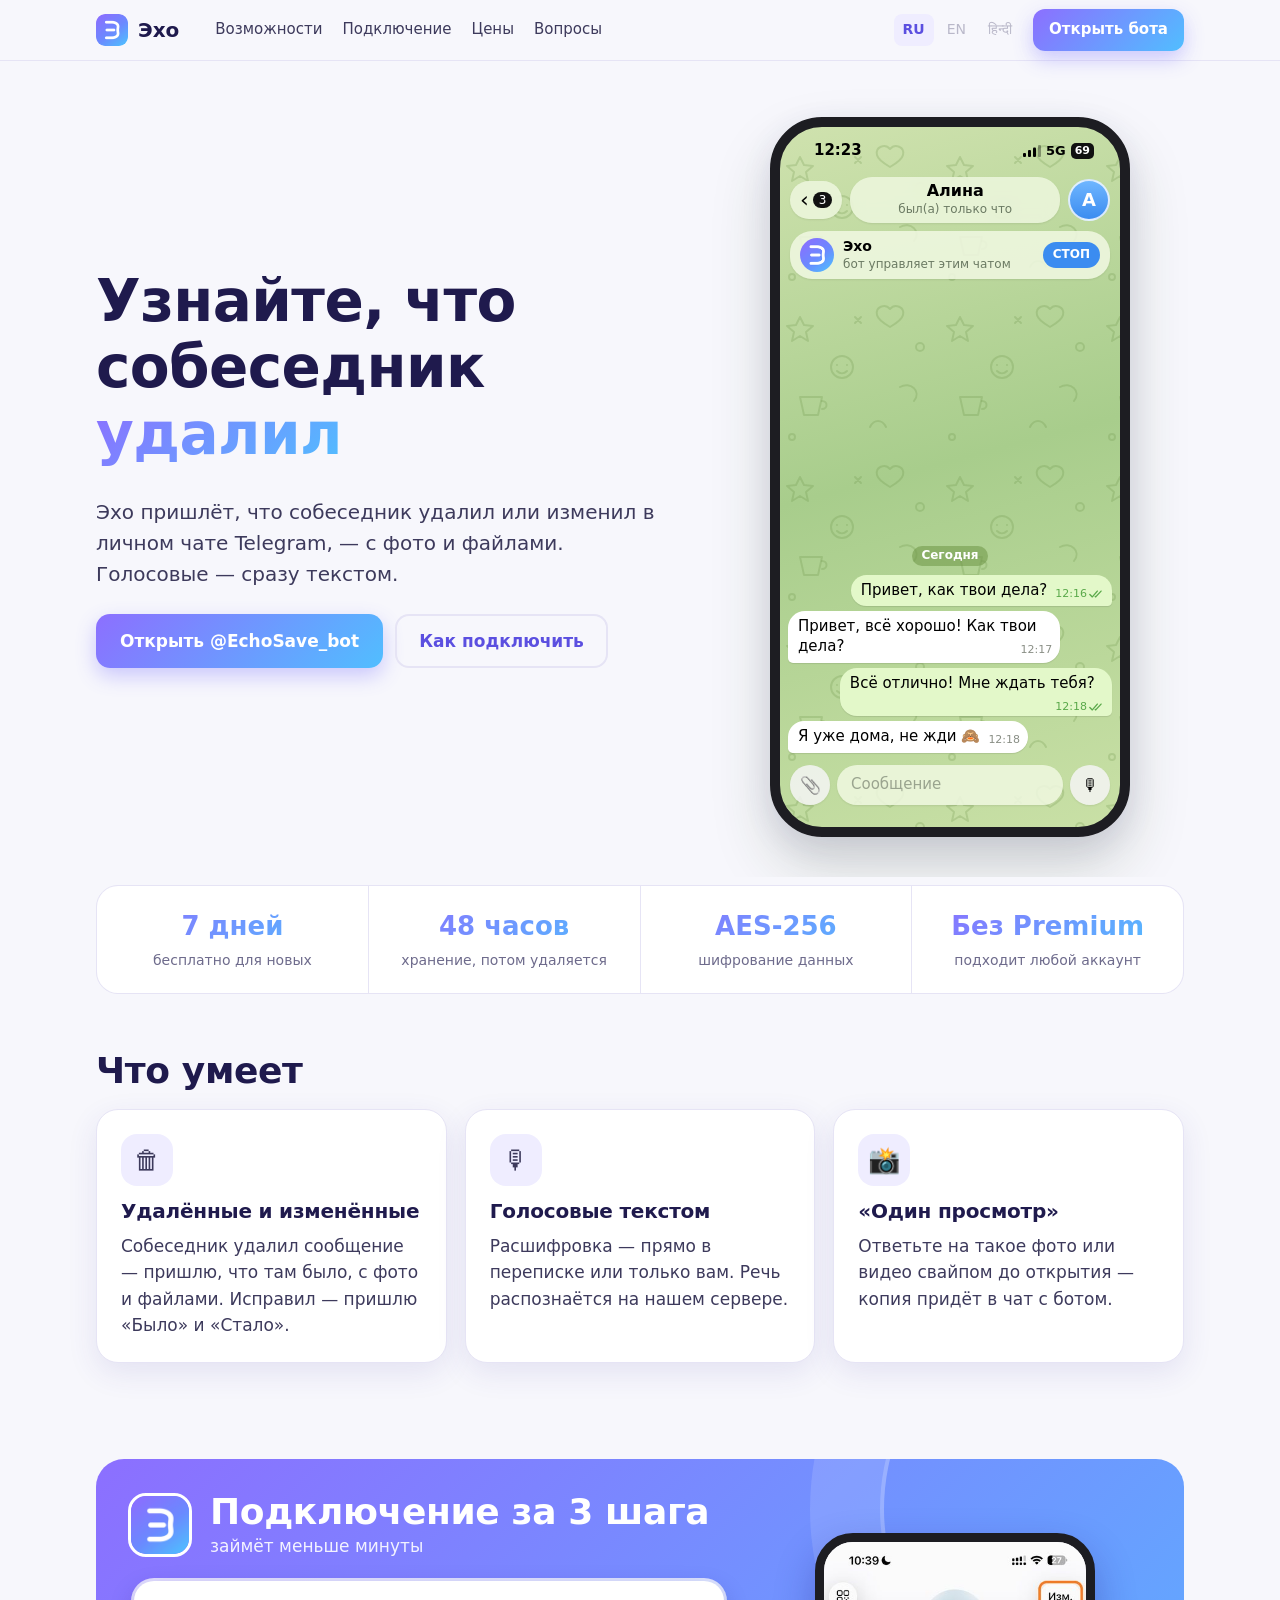
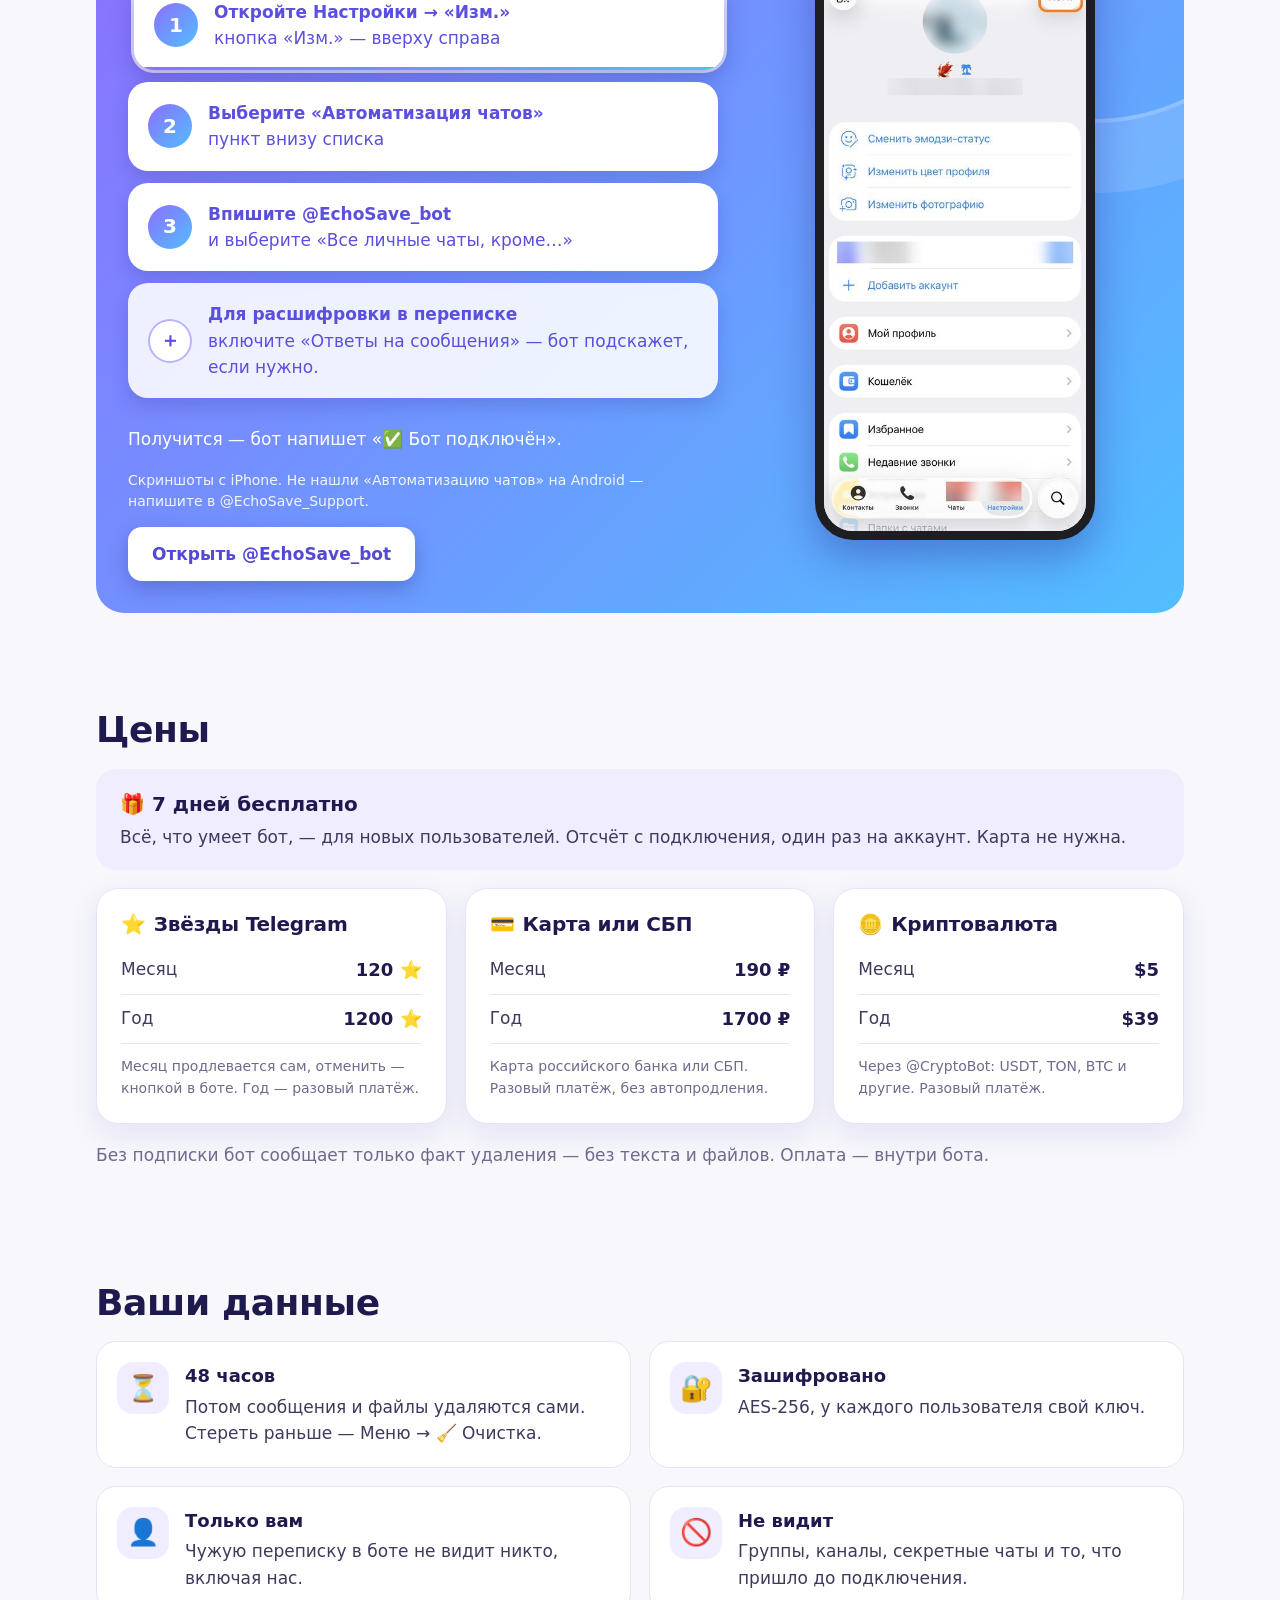
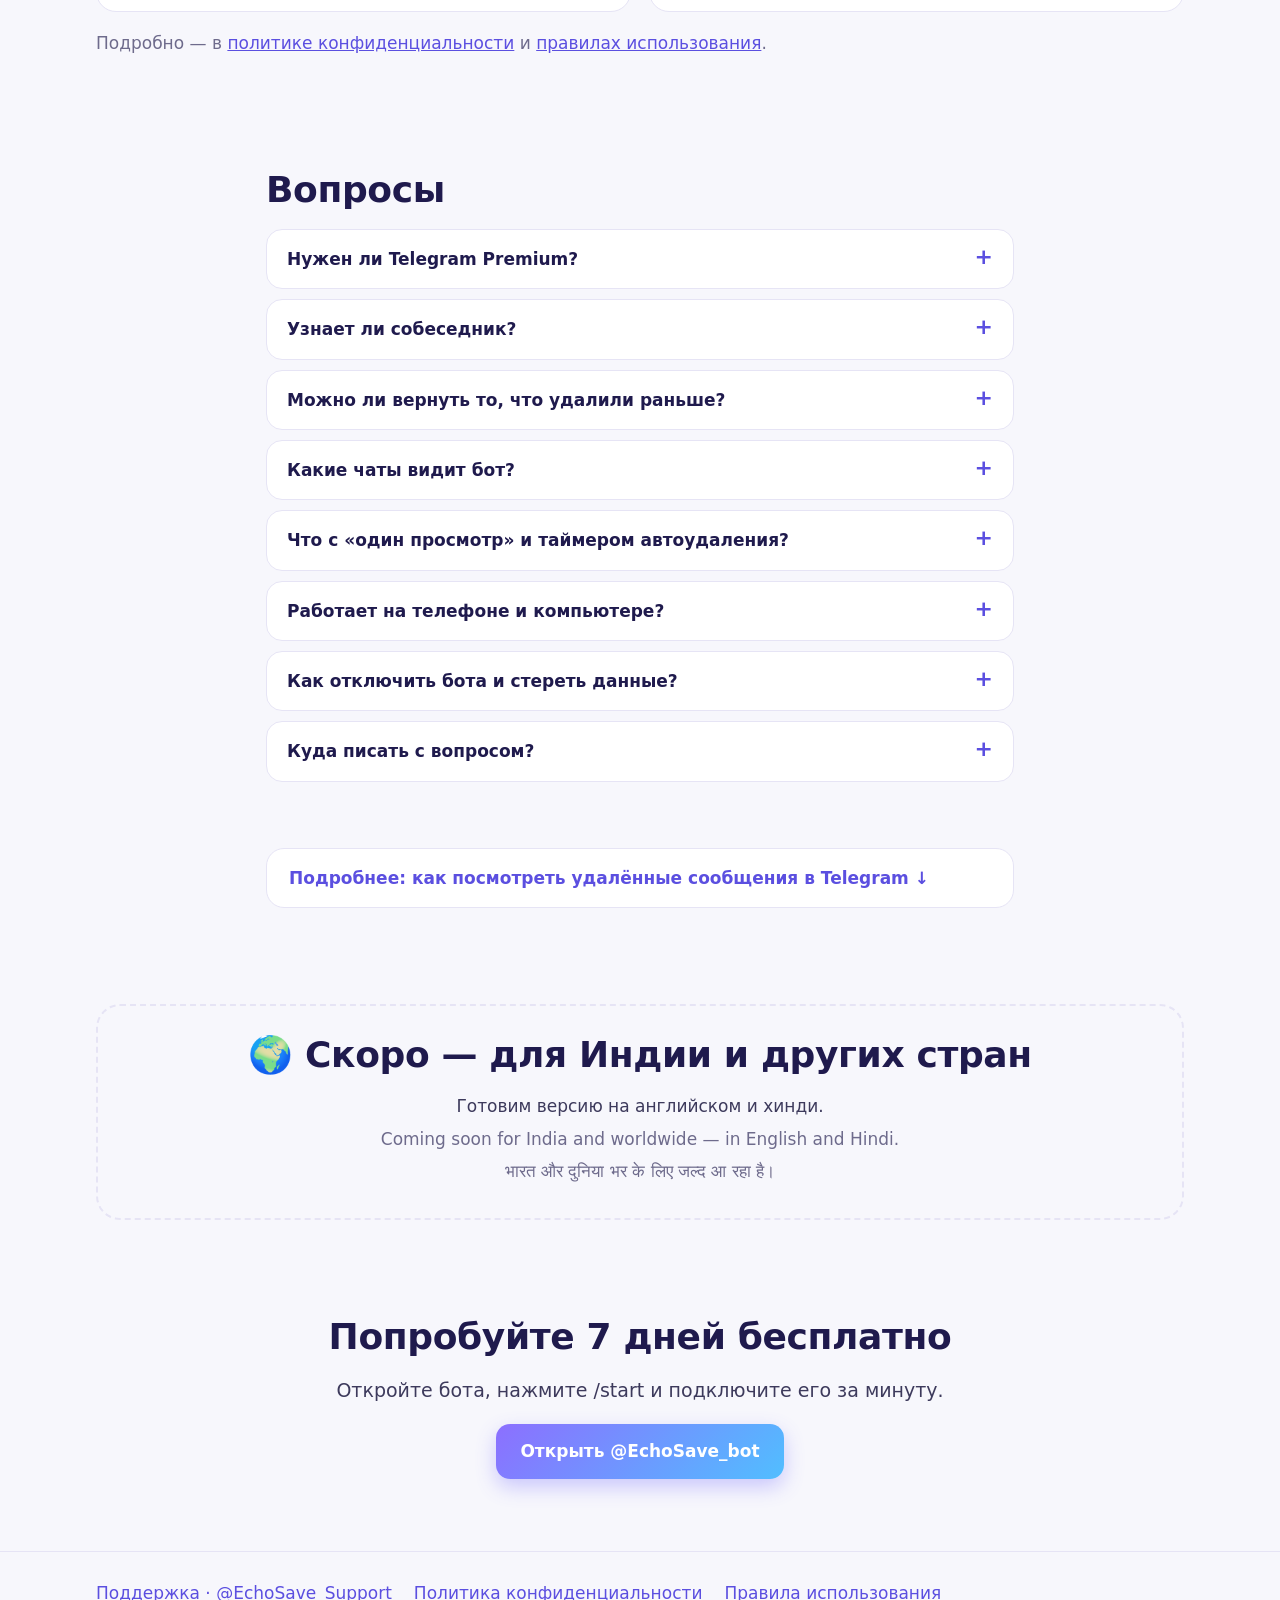
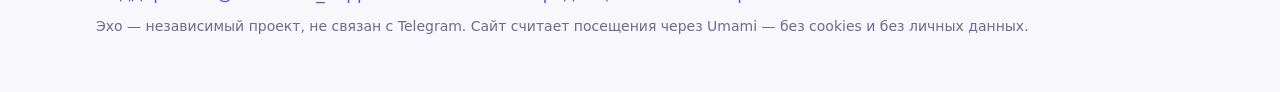
==== commit 2a45901b: "Сайт: третья версия" ====
--- a/ru/index.html
+++ b/ru/index.html
@@ -44,24 +44,19 @@
         <a class="btn" href="https://t.me/EchoSave_bot" data-umami-event="open-bot" data-umami-event-place="hero">Открыть @EchoSave_bot</a>
         <a class="btn btn-ghost" href="#connect">Как подключить</a>
       </div>
-      <ul class="badges"><li>🎁 7 дней бесплатно</li><li>Telegram Premium не нужен</li><li>Подключение — меньше минуты</li></ul>
     </div>
-    <div class="phone" aria-hidden="true">
-      <div class="phone-bar">
-        <div class="pb pb-bot"><img src="../assets/logo-64.png" width="34" height="34" alt=""><div><b>Эхо</b><span>bot</span></div></div>
-        <div class="pb pb-chat"><span class="ava">А</span><div><b>Алина</b><span>была недавно</span></div></div>
+    <div class="phone tg" aria-hidden="true">
+      <div class="tg-status"><b>12:23</b><span><svg width="18" height="12" viewBox="0 0 18 12" fill="currentColor"><rect x="0" y="8" width="3" height="4" rx="1"/><rect x="5" y="5" width="3" height="7" rx="1"/><rect x="10" y="2.5" width="3" height="9.5" rx="1"/><rect x="15" y="0" width="3" height="12" rx="1" opacity=".35"/></svg><small>5G</small><span class="batt">69</span></span></div>
+      <div class="tg-screen scr-bot">
+        <div class="tg-head"><span class="pill back">‹ <em>3</em></span><span class="pill title"><b>Эхо</b><small>бот</small></span><img src="../assets/logo-64.png" width="40" height="40" alt=""></div>
+        <div class="tg-body"><div class="tg-b in note" data-s="notice"><b>🗑️ Сообщение удалено</b><br>👤 Алина<br>🕒 отправлено 12.10 12:18 (UTC+3)<blockquote>Я уже дома, не жди 🙈</blockquote><i class="tg-sign">🐦‍🔥 Эхо · <span>@EchoSave_bot</span></i><span class="tm">12:18</span></div><div class="tg-b in note" data-s="notice2"><b>✏️ Сообщение изменено</b><br>👤 Алина<br>🕒 отправлено 12.10 12:23 (UTC+3)<br><br><b>Было:</b><blockquote>Встретимся у парка?</blockquote><b>Стало:</b><blockquote>Встретимся в ресторане?</blockquote><i class="tg-sign">🐦‍🔥 Эхо · <span>@EchoSave_bot</span></i><span class="tm">12:23</span></div></div>
+        <div class="tg-input"><span class="menu-btn">≡ Меню</span><span class="tg-round">📎</span><span class="field">Сообщение</span><span class="tg-round">🎙</span></div>
       </div>
-      <div class="screens">
-        <div class="msgs scr-bot">
-          <div class="bubble" data-s="notice"><b>🗑 Сообщение удалено</b><br>👤 Алина<br>🕒 отправлено 10.10 21:47 (UTC+3)<blockquote>Я уже дома, не жди 🙈</blockquote><i>🐦‍🔥 Эхо · @EchoSave_bot</i></div>
-          <div class="bubble out" data-s="voice2"><div class="voice"><span class="play">▶</span><svg class="wave" width="110" height="22" viewBox="0 0 110 22" fill="currentColor"><rect x="0.0" y="8.0" width="3" height="6" rx="1.5"/><rect x="5.5" y="5.0" width="3" height="12" rx="1.5"/><rect x="11.0" y="2.0" width="3" height="18" rx="1.5"/><rect x="16.5" y="6.0" width="3" height="10" rx="1.5"/><rect x="22.0" y="4.0" width="3" height="14" rx="1.5"/><rect x="27.5" y="1.0" width="3" height="20" rx="1.5"/><rect x="33.0" y="7.0" width="3" height="8" rx="1.5"/><rect x="38.5" y="3.0" width="3" height="16" rx="1.5"/><rect x="44.0" y="5.0" width="3" height="12" rx="1.5"/><rect x="49.5" y="8.0" width="3" height="6" rx="1.5"/><rect x="55.0" y="4.0" width="3" height="14" rx="1.5"/><rect x="60.5" y="2.0" width="3" height="18" rx="1.5"/><rect x="66.0" y="6.0" width="3" height="10" rx="1.5"/><rect x="71.5" y="7.0" width="3" height="8" rx="1.5"/><rect x="77.0" y="5.0" width="3" height="12" rx="1.5"/><rect x="82.5" y="3.0" width="3" height="16" rx="1.5"/><rect x="88.0" y="8.0" width="3" height="6" rx="1.5"/><rect x="93.5" y="6.0" width="3" height="10" rx="1.5"/><rect x="99.0" y="4.0" width="3" height="14" rx="1.5"/><rect x="104.5" y="7.0" width="3" height="8" rx="1.5"/></svg><span class="small">Голосовое · 0:14</span></div></div>
-          <div class="bubble out" data-s="tr2">🐦‍🔥 Эхо: <i>Буду через 10 минут, закажи мне кофе</i></div>
-        </div>
-        <div class="msgs scr-chat">
-          <div class="bubble" data-s="msg">Я уже дома, не жди 🙈<span class="gone">сообщение удалено</span></div>
-          <div class="bubble" data-s="voice"><div class="voice"><span class="play">▶</span><svg class="wave" width="110" height="22" viewBox="0 0 110 22" fill="currentColor"><rect x="0.0" y="8.0" width="3" height="6" rx="1.5"/><rect x="5.5" y="5.0" width="3" height="12" rx="1.5"/><rect x="11.0" y="2.0" width="3" height="18" rx="1.5"/><rect x="16.5" y="6.0" width="3" height="10" rx="1.5"/><rect x="22.0" y="4.0" width="3" height="14" rx="1.5"/><rect x="27.5" y="1.0" width="3" height="20" rx="1.5"/><rect x="33.0" y="7.0" width="3" height="8" rx="1.5"/><rect x="38.5" y="3.0" width="3" height="16" rx="1.5"/><rect x="44.0" y="5.0" width="3" height="12" rx="1.5"/><rect x="49.5" y="8.0" width="3" height="6" rx="1.5"/><rect x="55.0" y="4.0" width="3" height="14" rx="1.5"/><rect x="60.5" y="2.0" width="3" height="18" rx="1.5"/><rect x="66.0" y="6.0" width="3" height="10" rx="1.5"/><rect x="71.5" y="7.0" width="3" height="8" rx="1.5"/><rect x="77.0" y="5.0" width="3" height="12" rx="1.5"/><rect x="82.5" y="3.0" width="3" height="16" rx="1.5"/><rect x="88.0" y="8.0" width="3" height="6" rx="1.5"/><rect x="93.5" y="6.0" width="3" height="10" rx="1.5"/><rect x="99.0" y="4.0" width="3" height="14" rx="1.5"/><rect x="104.5" y="7.0" width="3" height="8" rx="1.5"/></svg><span class="small">Голосовое · 0:14</span></div></div>
-          <div class="bubble out" data-s="tr">🐦‍🔥 Эхо: <i>Буду через 10 минут, закажи мне кофе</i></div>
-        </div>
+      <div class="tg-screen scr-chat">
+        <div class="tg-head"><span class="pill back">‹ <em>3</em></span><span class="pill title"><b>Алина</b><small>был(а) только что</small></span><span class="ava">А</span></div>
+        <div class="tg-banner"><img src="../assets/logo-64.png" width="40" height="40" alt=""><div><b>Эхо</b><small>бот управляет этим чатом</small></div><span class="stop">СТОП</span></div>
+        <div class="tg-body"><span class="tg-date">Сегодня</span><div class="tg-b out"><span class="tx">Привет, как твои дела?</span><span class="tm">12:16<svg class="ck" viewBox="0 0 18 10" width="17" height="10" fill="none" stroke="currentColor" stroke-width="1.6" stroke-linecap="round" stroke-linejoin="round"><path d="M1 5.5l3 3L10 1.5"/><path d="M7.5 8l.5.5L14.5 1.5"/></svg></span></div><div class="tg-b in"><span class="tx">Привет, всё хорошо! Как твои дела?</span><span class="tm">12:17</span></div><div class="tg-b out"><span class="tx">Всё отлично! Мне ждать тебя?</span><span class="tm">12:18<svg class="ck" viewBox="0 0 18 10" width="17" height="10" fill="none" stroke="currentColor" stroke-width="1.6" stroke-linecap="round" stroke-linejoin="round"><path d="M1 5.5l3 3L10 1.5"/><path d="M7.5 8l.5.5L14.5 1.5"/></svg></span></div><div class="tg-b in" data-s="msg"><span class="tx">Я уже дома, не жди 🙈</span><span class="tm">12:18</span></div><div class="tg-b in voice" data-s="voice"><span class="play">▶</span><div><svg class="tg-wave" width="96" height="20" viewBox="0 0 96 20" fill="currentColor"><rect x="0" y="7.5" width="2.2" height="5" rx="1.1"/><rect x="4" y="5.5" width="2.2" height="9" rx="1.1"/><rect x="8" y="3.0" width="2.2" height="14" rx="1.1"/><rect x="12" y="6.0" width="2.2" height="8" rx="1.1"/><rect x="16" y="4.0" width="2.2" height="12" rx="1.1"/><rect x="20" y="1.5" width="2.2" height="17" rx="1.1"/><rect x="24" y="6.5" width="2.2" height="7" rx="1.1"/><rect x="28" y="3.5" width="2.2" height="13" rx="1.1"/><rect x="32" y="5.0" width="2.2" height="10" rx="1.1"/><rect x="36" y="7.5" width="2.2" height="5" rx="1.1"/><rect x="40" y="4.0" width="2.2" height="12" rx="1.1"/><rect x="44" y="2.0" width="2.2" height="16" rx="1.1"/><rect x="48" y="5.5" width="2.2" height="9" rx="1.1"/><rect x="52" y="7.0" width="2.2" height="6" rx="1.1"/><rect x="56" y="4.5" width="2.2" height="11" rx="1.1"/><rect x="60" y="2.5" width="2.2" height="15" rx="1.1"/><rect x="64" y="7.0" width="2.2" height="6" rx="1.1"/><rect x="68" y="5.5" width="2.2" height="9" rx="1.1"/><rect x="72" y="3.5" width="2.2" height="13" rx="1.1"/><rect x="76" y="6.5" width="2.2" height="7" rx="1.1"/><rect x="80" y="4.5" width="2.2" height="11" rx="1.1"/><rect x="84" y="6.0" width="2.2" height="8" rx="1.1"/><rect x="88" y="3.0" width="2.2" height="14" rx="1.1"/><rect x="92" y="7.0" width="2.2" height="6" rx="1.1"/></svg><span class="len">0:04</span></div><span class="tr-btn">→A</span><span class="tm">12:21</span></div><div class="tg-b out reply" data-s="tr"><div class="q"><b>Алина</b><span>🎤 Голосовое сообщение</span></div><span class="tx">🐦‍🔥 Эхо: <i>Буду через 10 минут, закажи мне кофе</i></span><span class="tx link">🐦‍🔥 <i>Эхо · @EchoSave_bot</i></span><span class="tm">Эхо, 12:21<svg class="ck" viewBox="0 0 18 10" width="17" height="10" fill="none" stroke="currentColor" stroke-width="1.6" stroke-linecap="round" stroke-linejoin="round"><path d="M1 5.5l3 3L10 1.5"/><path d="M7.5 8l.5.5L14.5 1.5"/></svg></span></div><div class="tg-b in" data-s="edit"><span class="tx"><span class="v-old">Встретимся у парка?</span><span class="v-new">Встретимся в ресторане?</span></span><span class="tm"><span class="v-new">изменено </span>12:23</span></div></div>
+        <div class="tg-input"><span class="tg-round">📎</span><span class="field">Сообщение</span><span class="tg-round">🎙</span></div>
       </div>
     </div>
   </div>
@@ -74,58 +69,63 @@
 <section class="sec" id="features">
   <div class="wrap">
     <h2 class="reveal">Что умеет</h2>
-    <div class="grid3"><article class="card reveal"><div class="ico">🗑</div><h3>Удалённые и изменённые</h3><p>Собеседник удалил сообщение — бот пришлёт, что там было: текст, фото, видео, голосовые и файлы. Исправил — пришлёт «Было» и «Стало». Удалили сразу много — придёт одна сводка.</p></article><article class="card reveal"><div class="ico">🎙</div><h3>Голосовые текстом</h3><p>Расшифровка появляется прямо в переписке — её видит и собеседник. Или только вам: Меню → 🎙 Голосовые. Речь распознаётся на нашем сервере, не в сторонних сервисах.</p></article><article class="card reveal"><div class="ico">📸</div><h3>«Один просмотр»</h3><p>Ответьте свайпом на фото или видео «один просмотр» до открытия — копия придёт в чат с ботом. Так же — файлы под спойлером и из чатов с запретом пересылки. Ваш ответ увидит собеседник.</p></article></div>
+    <div class="grid3"><article class="card reveal"><div class="ico">🗑</div><h3>Удалённые и изменённые</h3><p>Собеседник удалил сообщение — пришлю, что там было, с фото и файлами. Исправил — пришлю «Было» и «Стало».</p></article><article class="card reveal"><div class="ico">🎙</div><h3>Голосовые текстом</h3><p>Расшифровка — прямо в переписке или только вам. Речь распознаётся на нашем сервере.</p></article><article class="card reveal"><div class="ico">📸</div><h3>«Один просмотр»</h3><p>Ответьте на такое фото или видео свайпом до открытия — копия придёт в чат с ботом.</p></article></div>
   </div>
 </section>
 
 <section class="sec" id="connect">
   <div class="wrap">
-    <div class="connect">
+    <div class="connect reveal">
       <div class="connect-text">
         <div class="connect-head">
           <img src="../assets/logo-128.png" width="64" height="64" alt="">
           <div><h2>Подключение за 3 шага</h2><p>займёт меньше минуты</p></div>
         </div>
-        <ol class="steps"><li class="step" data-shot="0"><span class="num">1</span><div><b>Откройте Настройки → «Изм.»</b><span>кнопка «Изм.» — вверху справа</span></div></li><li class="step" data-shot="1"><span class="num">2</span><div><b>Выберите «Автоматизация чатов»</b><span>пункт внизу списка</span></div></li><li class="step" data-shot="2"><span class="num">3</span><div><b>Впишите @EchoSave_bot</b><span>в «Чаты, доступные боту» выберите «Все личные чаты, кроме…»</span></div></li><li class="step step-extra" data-shot="3"><span class="num">＋</span><div><b>Для расшифровки в переписке</b><span>в «Разрешения для бота» включите «Ответы на сообщения». Бот сам подскажет, если это нужно.</span></div></li></ol>
-        <p class="connect-done">Получится — бот напишет «✅ Бот подключён». Начните с /start: там та же инструкция и кнопка «📲 Подключить».</p>
-        <p class="connect-note">Скриншоты — с iPhone. Если на Android не нашли «Автоматизацию чатов», напишите в @EchoSave_Support.</p>
+        <ol class="steps"><li><button type="button" class="step cur" data-shot="0"><span class="num">1</span><span class="st"><b>Откройте Настройки → «Изм.»</b><span>кнопка «Изм.» — вверху справа</span></span><i class="bar"></i></button></li><li><button type="button" class="step" data-shot="1"><span class="num">2</span><span class="st"><b>Выберите «Автоматизация чатов»</b><span>пункт внизу списка</span></span><i class="bar"></i></button></li><li><button type="button" class="step" data-shot="2"><span class="num">3</span><span class="st"><b>Впишите @EchoSave_bot</b><span>и выберите «Все личные чаты, кроме…»</span></span><i class="bar"></i></button></li><li><button type="button" class="step step-extra" data-shot="3"><span class="num">＋</span><span class="st"><b>Для расшифровки в переписке</b><span>включите «Ответы на сообщения» — бот подскажет, если нужно.</span></span><i class="bar"></i></button></li></ol>
+      </div>
+      <div class="connect-phone"><div class="caps"><p class="cap on"><b>1. Откройте Настройки → «Изм.»</b><span>кнопка «Изм.» — вверху справа</span></p><p class="cap"><b>2. Выберите «Автоматизация чатов»</b><span>пункт внизу списка</span></p><p class="cap"><b>3. Впишите @EchoSave_bot</b><span>и выберите «Все личные чаты, кроме…»</span></p><p class="cap"><b>＋. Для расшифровки в переписке</b><span>включите «Ответы на сообщения» — бот подскажет, если нужно.</span></p></div><div class="shots"><figure class="shot on"><img src="../assets/connect-1.jpg" width="450" height="975" alt="Скриншот настроек Telegram, шаг 1"><span class="tap" style="left:88.5%;top:9.2%"></span></figure><figure class="shot"><img src="../assets/connect-2.jpg" width="450" height="975" alt="Скриншот настроек Telegram, шаг 2" loading="lazy"><span class="tap" style="left:50.0%;top:89.8%"></span></figure><figure class="shot"><img src="../assets/connect-3.jpg" width="450" height="975" alt="Скриншот настроек Telegram, шаг 3" loading="lazy"><span class="tap" style="left:50.0%;top:35.0%"></span></figure><figure class="shot"><img src="../assets/connect-4.jpg" width="450" height="975" alt="Скриншот настроек Telegram, шаг 4" loading="lazy"><span class="tap" style="left:50.0%;top:53.3%"></span></figure></div></div>
+      <div class="connect-foot">
+        <p class="connect-done">Получится — бот напишет «✅ Бот подключён».</p>
+        <p class="connect-note">Скриншоты с iPhone. Не нашли «Автоматизацию чатов» на Android — напишите в @EchoSave_Support.</p>
         <a class="btn btn-light" href="https://t.me/EchoSave_bot" data-umami-event="open-bot" data-umami-event-place="connect">Открыть @EchoSave_bot</a>
       </div>
-      <div class="connect-phone"><div class="shots"><img class="shot on" src="../assets/connect-1.jpg" width="450" height="975" alt="Скриншот настроек Telegram, шаг 1" loading="lazy"><img class="shot" src="../assets/connect-2.jpg" width="450" height="975" alt="Скриншот настроек Telegram, шаг 2" loading="lazy"><img class="shot" src="../assets/connect-3.jpg" width="450" height="975" alt="Скриншот настроек Telegram, шаг 3" loading="lazy"><img class="shot" src="../assets/connect-4.jpg" width="450" height="975" alt="Скриншот настроек Telegram, шаг 4" loading="lazy"></div></div>
     </div>
+  </div>
+</section>
+
+<section class="sec" id="prices">
+  <div class="wrap">
+    <h2 class="reveal">Цены</h2>
+    <div class="trial reveal"><b>🎁 7 дней бесплатно</b><p>Всё, что умеет бот, — для новых пользователей. Отсчёт с подключения, один раз на аккаунт. Карта не нужна.</p></div>
+    <div class="grid3"><article class="card plan reveal"><h3><span class="ico-s">⭐</span>Звёзды Telegram</h3><div class="row"><span>Месяц</span><b>120 ⭐</b></div><div class="row"><span>Год</span><b>1200 ⭐</b></div><p class="muted small">Месяц продлевается сам, отменить — кнопкой в боте. Год — разовый платёж.</p></article><article class="card plan reveal"><h3><span class="ico-s">💳</span>Карта или СБП</h3><div class="row"><span>Месяц</span><b>190 ₽</b></div><div class="row"><span>Год</span><b>1700 ₽</b></div><p class="muted small">Карта российского банка или СБП. Разовый платёж, без автопродления.</p></article><article class="card plan reveal"><h3><span class="ico-s">🪙</span>Криптовалюта</h3><div class="row"><span>Месяц</span><b>$5</b></div><div class="row"><span>Год</span><b>$39</b></div><p class="muted small">Через @CryptoBot: USDT, TON, BTC и другие. Разовый платёж.</p></article></div>
+    <p class="muted">Без подписки бот сообщает только факт удаления — без текста и файлов. Оплата — внутри бота.</p>
   </div>
 </section>
 
 <section class="sec">
   <div class="wrap">
     <h2 class="reveal">Ваши данные</h2>
-    <div class="grid2"><div class="pv reveal"><div class="ico">⏳</div><div><b>48 часов</b><p>Сообщения и файлы удаляются сами через 48 часов после отправки. Стереть сразу — Меню → 🧹 Очистка.</p></div></div><div class="pv reveal"><div class="ico">🔐</div><div><b>Зашифровано</b><p>Тексты, имена и файлы хранятся только в зашифрованном виде (AES-256), у каждого пользователя свой ключ.</p></div></div><div class="pv reveal"><div class="ico">👤</div><div><b>Только вам</b><p>Уведомления получаете только вы. Функции просмотра чужой переписки в боте нет — ни для кого, включая нас.</p></div></div><div class="pv reveal"><div class="ico">🚫</div><div><b>Что бот не видит</b><p>Группы, каналы, секретные чаты и сообщения, отправленные до подключения.</p></div></div></div>
+    <div class="grid2"><div class="pv reveal"><div class="ico">⏳</div><div><b>48 часов</b><p>Потом сообщения и файлы удаляются сами. Стереть раньше — Меню → 🧹 Очистка.</p></div></div><div class="pv reveal"><div class="ico">🔐</div><div><b>Зашифровано</b><p>AES-256, у каждого пользователя свой ключ.</p></div></div><div class="pv reveal"><div class="ico">👤</div><div><b>Только вам</b><p>Чужую переписку в боте не видит никто, включая нас.</p></div></div><div class="pv reveal"><div class="ico">🚫</div><div><b>Не видит</b><p>Группы, каналы, секретные чаты и то, что пришло до подключения.</p></div></div></div>
     <p class="muted">Подробно — в <a href="https://telegra.ph/Politika-konfidencialnosti--EHho-09-20">политике конфиденциальности</a> и <a href="https://telegra.ph/Pravila-ispolzovaniya-bota-EHho-09-20">правилах использования</a>.</p>
-  </div>
-</section>
-
-<section class="sec" id="prices">
-  <div class="wrap">
-    <h2 class="reveal">Цены</h2>
-    <div class="trial reveal"><b>🎁 7 дней бесплатно</b><p>Для новых пользователей — всё, что умеет бот. Отсчёт с подключения, один раз на аккаунт Telegram. Карта не нужна.</p></div>
-    <div class="grid3"><article class="card plan reveal"><h3><span class="ico-s">⭐</span>Звёзды Telegram</h3><div class="row"><span>Месяц</span><b>120 ⭐</b></div><div class="row"><span>Год</span><b>1200 ⭐</b></div><p class="muted small">Месяц продлевается сам, отменить — кнопкой в боте. Год — разовый платёж.</p></article><article class="card plan reveal"><h3><span class="ico-s">💳</span>Карта или СБП</h3><div class="row"><span>Месяц</span><b>190 ₽</b></div><div class="row"><span>Год</span><b>1700 ₽</b></div><p class="muted small">Карта российского банка или СБП. Разовый платёж, без автопродления.</p></article><article class="card plan reveal"><h3><span class="ico-s">🪙</span>Криптовалюта</h3><div class="row"><span>Месяц</span><b>$5</b></div><div class="row"><span>Год</span><b>$39</b></div><p class="muted small">Через @CryptoBot: USDT, TON, BTC и другие. Разовый платёж.</p></article></div>
-    <p class="muted">Без подписки бот сообщает только сам факт: «сообщение удалено» — без текста и файлов. Оплата — внутри бота.</p>
-  </div>
-</section>
-
-<section class="sec">
-  <div class="wrap narrow guide reveal">
-    <h2>Как посмотреть удалённые сообщения в Telegram</h2>
-    <p>В самом Telegram удалённое сообщение не вернуть: оно исчезает у обоих собеседников. Telegram Premium удалённое тоже не показывает.</p><p>Зато в настройках Telegram есть раздел «Автоматизация чатов». Туда можно подключить бота, и он будет получать сообщения ваших личных чатов в момент, когда они приходят. Эхо подключается именно так: хранит сообщения из выбранных чатов 48 часов, и если собеседник удалит сообщение, присылает вам, что там было, — текст, фото, видео, голосовые и файлы.</p><p>Важно: бот видит только то, что пришло после подключения. Удалённое раньше не вернёт ни один бот, поэтому подключать его стоит заранее. Группы, каналы и секретные чаты ботам недоступны.</p>
-    <h3>Изменённые сообщения: было и стало</h3>
-    <p>Если собеседник исправил сообщение, Эхо пришлёт обе версии — «Было» и «Стало» — и время отправки. Сам Telegram историю правок не показывает.</p>
   </div>
 </section>
 
 <section class="sec" id="faq">
   <div class="wrap narrow">
     <h2 class="reveal">Вопросы</h2>
-    <div class="faq"><details><summary>Нужен ли Telegram Premium?</summary><p>Нет. Бот подключается через «Автоматизацию чатов» в настройках Telegram — Premium для этого не нужен.</p></details><details><summary>Узнает ли собеседник?</summary><p>Нет — Telegram не сообщает собеседнику, что вы подключили бота. Уведомления об удалённом приходят только вам. Собеседник увидит лишь то, что бот пишет в переписку от вашего имени: расшифровку голосового (её можно переключить на «только мне» в Меню → 🎙 Голосовые) и ваш ответ свайпом на «один просмотр».</p></details><details><summary>Можно ли восстановить удалённое без бота?</summary><p>Нет. Удалённое до подключения бота не вернуть никак — поэтому подключать стоит заранее.</p></details><details><summary>Видит ли Telegram Premium удалённые сообщения?</summary><p>Нет, Premium их не показывает. А для Эха Premium не нужен.</p></details><details><summary>Какие чаты видит бот?</summary><p>Только личные чаты, которые вы выбрали в «Автоматизации чатов». Группы, каналы и секретные чаты — нет. Сообщения, отправленные до подключения, — тоже нет.</p></details><details><summary>А если «один просмотр» уже открыт?</summary><p>Тогда копии не будет: после открытия Telegram файл не отдаёт. Отвечайте до открытия.</p></details><details><summary>Пришлёт ли то, что исчезло по таймеру автоудаления?</summary><p>Нет — таймер выбрал собеседник. Если сообщение удалили руками раньше срока, бот пришлёт его как обычно.</p></details><details><summary>Как отключить бота и стереть данные?</summary><p>Отключить — Настройки → «Изм.» → Автоматизация чатов → ✕ рядом с «Эхо». Стереть сохранённое или удалить аккаунт — Меню → 🧹 Очистка.</p></details><details><summary>Работает на телефоне и компьютере?</summary><p>Уведомления приходят в чат с ботом, поэтому видны везде, где вы вошли в Telegram: на телефоне и на компьютере. Подключить бота проще всего в настройках Telegram на телефоне.</p></details><details><summary>Куда писать с вопросом?</summary><p>В поддержку: <a href="https://t.me/EchoSave_Support">@EchoSave_Support</a>. Там же — вопросы об оплате и возвратах.</p></details></div>
+    <div class="faq"><details><summary>Нужен ли Telegram Premium?</summary><p>Нет. И сам Premium удалённые сообщения не показывает.</p></details><details><summary>Узнает ли собеседник?</summary><p>Нет — Telegram не сообщает собеседнику, что вы подключили бота. Уведомления об удалённом приходят только вам. Собеседник увидит лишь то, что бот пишет в переписку от вашего имени: расшифровку голосового (её можно переключить на «только мне» в Меню → 🎙 Голосовые) и ваш ответ свайпом на «один просмотр».</p></details><details><summary>Можно ли вернуть то, что удалили раньше?</summary><p>Нет: бот видит только то, что пришло после подключения. Поэтому подключать стоит заранее.</p></details><details><summary>Какие чаты видит бот?</summary><p>Только личные чаты, которые вы выбрали в «Автоматизации чатов». Группы, каналы и секретные чаты — нет.</p></details><details><summary>Что с «один просмотр» и таймером автоудаления?</summary><p>«Один просмотр» — копия придёт, только если ответить свайпом до открытия. Исчезнувшее по таймеру автоудаления бот не присылает: это выбор собеседника. Удалённое руками раньше срока — пришлёт.</p></details><details><summary>Работает на телефоне и компьютере?</summary><p>Уведомления приходят в чат с ботом, поэтому видны везде, где вы вошли в Telegram: на телефоне и на компьютере. Подключить бота проще всего в настройках Telegram на телефоне.</p></details><details><summary>Как отключить бота и стереть данные?</summary><p>Отключить — Настройки → «Изм.» → Автоматизация чатов → ✕ рядом с «Эхо». Стереть сохранённое или удалить аккаунт — Меню → 🧹 Очистка.</p></details><details><summary>Куда писать с вопросом?</summary><p>В поддержку: <a href="https://t.me/EchoSave_Support">@EchoSave_Support</a>. Там же — вопросы об оплате и возвратах.</p></details></div>
+  </div>
+</section>
+
+<section class="sec guide-sec">
+  <div class="wrap narrow">
+    <details class="guide">
+      <summary>Подробнее: как посмотреть удалённые сообщения в Telegram</summary>
+      <h2>Как посмотреть удалённые сообщения в Telegram</h2>
+      <p>В самом Telegram удалённое сообщение не вернуть: оно исчезает у обоих собеседников. Telegram Premium удалённое тоже не показывает.</p><p>Зато в настройках Telegram есть раздел «Автоматизация чатов». Туда можно подключить бота, и он будет получать сообщения ваших личных чатов в момент, когда они приходят. Эхо подключается именно так: хранит сообщения из выбранных чатов 48 часов, и если собеседник удалит сообщение, присылает вам, что там было, — текст, фото, видео, голосовые и файлы.</p><p>Важно: бот видит только то, что пришло после подключения. Удалённое раньше не вернёт ни один бот, поэтому подключать его стоит заранее. Группы, каналы и секретные чаты ботам недоступны.</p>
+      <h3>Изменённые сообщения: было и стало</h3>
+      <p>Если собеседник исправил сообщение, Эхо пришлёт обе версии — «Было» и «Стало» — и время отправки. Сам Telegram историю правок не показывает.</p>
+    </details>
   </div>
 </section>
 
@@ -148,6 +148,7 @@
   </div>
 </section>
 </main>
+<div class="sticky-cta"><a class="btn" href="https://t.me/EchoSave_bot" data-umami-event="open-bot" data-umami-event-place="sticky">Открыть бота · 7 дней бесплатно</a></div>
 <footer class="foot">
   <div class="wrap">
     <nav class="foot-links">
--- a/assets/style.css
+++ b/assets/style.css
@@ -205,40 +205,123 @@
   -webkit-background-clip: text; background-clip: text; color: transparent; }
 .fact span { font-size: 14px; color: var(--muted); }
 
-/* hero phone: static (no JS) shows the chat with the bot */
-.screens { min-height: 330px; }
-.pb { display: flex; align-items: center; gap: 10px; }
-.pb-chat, .scr-chat { display: none; }
-.ava { width: 34px; height: 34px; border-radius: 50%; background: linear-gradient(135deg, #ffb36b, #ff6f91);
-  color: #fff; font-weight: 800; display: grid; place-items: center; }
-.bubble .gone { display: none; }
-/* story mode (site.js) */
-.phone.story [data-s] { display: none; }
-.phone.story [data-s].show { display: block; animation: pop .45s ease-out both; }
-.phone.story[data-scene="chat"] .pb-bot, .phone.story[data-scene="chat"] .scr-bot { display: none; }
-.phone.story[data-scene="chat"] .pb-chat { display: flex; }
-.phone.story[data-scene="chat"] .scr-chat { display: flex; animation: fade .35s ease-out; }
-.phone.story[data-scene="bot"] .scr-bot { animation: fade .35s ease-out; }
-.phone.story .bubble.del { color: transparent; text-shadow: 0 0 9px rgba(120, 110, 200, .55); transition: all .5s; }
-.phone.story .bubble.del .gone { display: block; color: var(--muted); text-shadow: none; font-style: italic; font-size: 13px; }
-
-.phone.story [data-s="msg"].vanish { opacity: 0; transform: scale(.9); transition: all .5s; }
+/* hero phone: Telegram on iPhone, drawn after real screenshots (always light, like the picture of a phone) */
+.phone.tg { position: relative; max-width: 360px; width: 100%; height: 720px; justify-self: center; padding: 0;
+  border: 10px solid #1d1d22; border-radius: 52px; overflow: hidden; box-shadow: var(--shadow), 0 30px 60px rgba(40, 60, 20, .18);
+  background: linear-gradient(165deg, #cfe2ae 0%, #a8cd8c 48%, #c9e0a6 100%); color: #000;
+  font: 15px/1.32 -apple-system, "SF Pro Text", system-ui, "Segoe UI", Roboto, sans-serif; }
+.tg::before { content: ""; position: absolute; inset: 0; background: url("data:image/svg+xml,%3Csvg%20xmlns%3D%22http%3A//www.w3.org/2000/svg%22%20width%3D%22160%22%20height%3D%22160%22%20fill%3D%22none%22%20stroke%3D%22%235f8a3c%22%20stroke-opacity%3D%22.22%22%20stroke-width%3D%222%22%20stroke-linecap%3D%22round%22%20stroke-linejoin%3D%22round%22%3E%3Cpath%20d%3D%22M20%2030l4%208%209%201-7%206%202%209-8-5-8%205%202-9-7-6%209-1z%22/%3E%3Cpath%20d%3D%22M110%2022c-5-6-15-2-13%206%201%205%2013%2012%2013%2012s12-7%2013-12c2-8-8-12-13-6z%22/%3E%3Ccircle%20cx%3D%2262%22%20cy%3D%2280%22%20r%3D%2211%22/%3E%3Cpath%20d%3D%22M57%2078h0M67%2078h0M57%2084c3%203%207%203%2010%200%22/%3E%3Cpath%20d%3D%22M120%20100c10-6%2022%204%2014%2014%22/%3E%3Cpath%20d%3D%22M20%20110h22l-4%2018H24z%22/%3E%3Cpath%20d%3D%22M42%20114c6%200%206%208%200%208%22/%3E%3Cpath%20d%3D%22M90%20140c4-8%2012-8%2016%200%22/%3E%3Ccircle%20cx%3D%22140%22%20cy%3D%2260%22%20r%3D%224%22/%3E%3Ccircle%20cx%3D%2212%22%20cy%3D%22150%22%20r%3D%223%22/%3E%3Cpath%20d%3D%22M75%2030l6%206M81%2030l-6%206%22/%3E%3C/svg%3E") 0 0 / 160px 160px; pointer-events: none; }
+.tg-status { position: absolute; top: 0; left: 0; right: 0; z-index: 3; display: flex; justify-content: space-between;
+  align-items: center; padding: 14px 26px 0 34px; font-size: 15px; }
+.tg-status > span { display: flex; align-items: center; gap: 5px; }
+.tg-status small { font-size: 13px; font-weight: 600; }
+.batt { background: #111; color: #fff; font-size: 11px; font-weight: 700; border-radius: 5px; padding: 1px 4px; }
+.tg-screen { position: absolute; inset: 0; display: flex; flex-direction: column; padding-top: 46px;
+  transition: transform .45s cubic-bezier(.2, .8, .2, 1), opacity .45s; }
+.tg-head { display: flex; align-items: center; gap: 8px; padding: 4px 10px 6px; position: relative; z-index: 2; }
+.tg .pill { background: rgba(240, 248, 225, .82); backdrop-filter: blur(8px); -webkit-backdrop-filter: blur(8px);
+  border-radius: 22px; box-shadow: 0 1px 2px rgba(0, 0, 0, .08); }
+.tg .back { padding: 8px 10px; font-size: 22px; line-height: 1; display: flex; align-items: center; gap: 4px; }
+.tg .back em { font-style: normal; font-size: 12px; background: #111; color: #fff; border-radius: 10px; padding: 2px 6px; }
+.tg .title { flex: 1; text-align: center; padding: 5px 8px; line-height: 1.15; }
+.tg .title b { display: block; font-size: 16px; }
+.tg .title small { color: #6b7a63; font-size: 12px; }
+.tg-head img, .tg .ava { width: 42px; height: 42px; border-radius: 50%; border: 2px solid rgba(255, 255, 255, .8); flex: none; }
+.tg .ava { background: linear-gradient(180deg, #6fb6ff, #3b8cf0); color: #fff; font-weight: 600; font-size: 18px;
+  display: grid; place-items: center; }
+.tg-banner { margin: 2px 10px 0; padding: 7px 10px; display: flex; align-items: center; gap: 9px; position: relative; z-index: 2;
+  background: rgba(240, 248, 225, .88); border-radius: 22px; box-shadow: 0 1px 2px rgba(0, 0, 0, .08); }
+.tg-banner img { width: 34px; height: 34px; border-radius: 50%; }
+.tg-banner div { flex: 1; line-height: 1.2; }
+.tg-banner b { display: block; font-size: 14px; }
+.tg-banner small { color: #6b7a63; font-size: 12px; }
+.tg-banner .stop { background: #3b8cf0; color: #fff; font-weight: 700; font-size: 12px; border-radius: 14px; padding: 5px 10px; }
+.tg-body { flex: 1; display: flex; flex-direction: column; justify-content: flex-end; gap: 5px; padding: 8px 8px 6px;
+  position: relative; z-index: 1; overflow: hidden; }
+.tg-date { align-self: center; background: rgba(110, 150, 70, .55); color: #fff; font-size: 12px; font-weight: 600;
+  padding: 2px 9px; border-radius: 10px; margin-bottom: 4px; }
+.tg-b { position: relative; max-width: 84%; padding: 6px 10px 6px; border-radius: 17px; background: #fff;
+  box-shadow: 0 1px 1px rgba(0, 0, 0, .1); align-self: flex-start; word-wrap: break-word; }
+.tg-b.out { align-self: flex-end; background: #e3f8c9; }
+.tg-b.in { border-bottom-left-radius: 5px; }
+.tg-b.out { border-bottom-right-radius: 5px; }
+.tg-b .tm { float: right; margin: 6px -2px -4px 8px; font-size: 11px; color: #8a8f86; display: inline-flex; align-items: center; gap: 2px; }
+.tg-b.out .tm { color: #5aa94a; }
+.tg-b .ck { width: 15px; }
+.tg-b.note { max-width: 92%; font-size: 14px; line-height: 1.38; }
+.tg-b blockquote { margin: 6px 0; padding: 3px 8px; border-left: 3px solid #8b6ff0; background: #f1edff; border-radius: 4px 8px 8px 4px; }
+.tg-sign, .tg-b .link i { color: #000; }
+.tg-sign span, .tg-b .link { color: #2f6fd6; }
+.tg-b.voice { display: flex; align-items: center; gap: 8px; padding: 7px 10px 7px 7px; }
+.tg-b.voice .play { width: 38px; height: 38px; border-radius: 50%; background: #3b8cf0; color: #fff; display: grid; place-items: center; font-size: 14px; flex: none; }
+.tg-wave { color: #3b8cf0; display: block; }
+.tg-b.voice .len { font-size: 11px; color: #3b8cf0; }
+.tg-b.voice .tr-btn { background: #e7f1ff; color: #3b8cf0; border-radius: 8px; padding: 2px 5px; font-size: 12px; align-self: flex-start; }
+.tg-b.voice .tm { position: absolute; right: 9px; bottom: 5px; margin: 0; }
+.tg-b.reply .q { border-left: 3px solid #5aa94a; background: rgba(90, 169, 74, .13); border-radius: 4px 8px 8px 4px;
+  padding: 3px 8px; margin-bottom: 4px; line-height: 1.25; }
+.tg-b.reply .q b { display: block; color: #4b9a3c; font-size: 13px; }
+.tg-b.reply .q span { font-size: 13px; color: #4b9a3c; }
+.tg-b.reply .tx { display: block; }
+.tg-b.reply .link { margin-top: 8px; }
+.tg-b .v-new { display: none; }
+.tg-input { display: flex; align-items: center; gap: 7px; padding: 6px 10px 22px; position: relative; z-index: 2; }
+.tg-round { width: 40px; height: 40px; border-radius: 50%; background: rgba(240, 248, 225, .85); display: grid; place-items: center;
+  font-size: 17px; flex: none; box-shadow: 0 1px 2px rgba(0, 0, 0, .08); filter: grayscale(1); }
+.tg-input .field { flex: 1; background: rgba(240, 248, 225, .85); border-radius: 20px; padding: 10px 14px; color: #9aa48f;
+  box-shadow: 0 1px 2px rgba(0, 0, 0, .08); }
+.tg-input .menu-btn { background: #3b8cf0; color: #fff; font-weight: 600; border-radius: 20px; padding: 9px 13px; flex: none; }
+/* static (no JS / reduced motion): the chat with the bot with both notices */
+.tg .scr-chat { transform: translateX(100%); opacity: 0; }
+/* story (site.js) */
+.tg.story [data-s] { display: none; }
+.tg.story [data-s].show { display: block; animation: pop .4s ease-out both; }
+.tg.story .tg-b.voice.show { display: flex; }
+.tg.story[data-scene="chat"] .scr-chat { transform: none; opacity: 1; }
+.tg.story[data-scene="chat"] .scr-bot { transform: translateX(-30%); opacity: 0; }
+.tg.story [data-s="msg"].del { animation: poof .9s ease-in forwards; }
+.tg.story [data-s="edit"].edited .v-old { display: none; }
+.tg.story [data-s="edit"].edited .v-new { display: inline; }
+.tg.story [data-s="edit"].edited { animation: flash .6s ease-out; }
 @keyframes pop { from { opacity: 0; transform: translateY(10px) scale(.97); } to { opacity: 1; transform: none; } }
-@keyframes fade { from { opacity: 0; } to { opacity: 1; } }
-
-/* connect: steps + sticky phone with real screenshots */
-.connect { display: grid; grid-template-columns: 1.25fr .75fr; gap: 36px; overflow: clip; }
-.connect-phone { position: relative; z-index: 1; }
-.shots { position: sticky; top: 90px; width: min(270px, 100%); aspect-ratio: 450 / 975; margin-left: auto;
-  border-radius: 36px; border: 8px solid #fff; background: #fff; overflow: hidden;
-  box-shadow: 0 18px 40px rgba(30, 20, 120, .30); }
-.shot { position: absolute; inset: 0; width: 100%; height: 100%; object-fit: cover; opacity: 0; transition: opacity .45s; }
-.shot.on { opacity: 1; }
-.step { transition: transform .25s, box-shadow .25s; }
-.step.cur { transform: translateX(6px); box-shadow: 0 10px 24px rgba(40, 30, 120, .28), 0 0 0 3px rgba(255,255,255,.7); }
+@keyframes poof { 0% { opacity: 1; filter: none; transform: none; }
+  60% { opacity: .5; filter: blur(3px); transform: scale(1.03); } 100% { opacity: 0; filter: blur(8px); transform: scale(.9); } }
+@keyframes flash { 0% { box-shadow: 0 0 0 0 rgba(139, 111, 240, .6); } 100% { box-shadow: 0 0 0 10px rgba(139, 111, 240, 0); } }
+
+/* connect: step buttons + one phone that plays the steps (site.js) */
+.connect { display: grid; grid-template-columns: 1.2fr .8fr; grid-template-areas: "text phone" "foot phone"; gap: 8px 40px;
+  align-items: start; }
+.connect-text { grid-area: text; position: relative; z-index: 1; }
+.connect-phone { grid-area: phone; position: relative; z-index: 1; align-self: center; }
+.connect-foot { grid-area: foot; position: relative; z-index: 1; }
+.steps li { list-style: none; }
+.step { width: 100%; text-align: left; border: 0; font: inherit; cursor: pointer; position: relative; overflow: hidden;
+  transition: transform .25s, box-shadow .25s, background .25s; }
+.step .st { display: block; }
+.step .st b { display: block; font-size: 17px; }
+.step .st span { color: #5b4fe0; }
+.step.cur { transform: translateX(6px); box-shadow: 0 10px 24px rgba(40, 30, 120, .28), 0 0 0 3px rgba(255, 255, 255, .75); }
+.step .bar { position: absolute; left: 0; bottom: 0; height: 3px; width: 0; background: var(--grad); }
+.step.cur .bar { animation: stepbar var(--step-ms, 4000ms) linear forwards; }
+.connect.paused .step.cur .bar { animation: none; width: 0; }
+@keyframes stepbar { to { width: 100%; } }
 .step-extra { background: rgba(255, 255, 255, .88); }
 .step-extra .num { background: #fff; color: #5b4fe0; box-shadow: inset 0 0 0 2px #b9b2ff; }
-.connect-note { font-size: 14px; opacity: .9; position: relative; z-index: 1; }
+.shots { position: relative; width: min(280px, 100%); aspect-ratio: 450 / 975; margin: 0 auto; border-radius: 38px;
+  border: 9px solid #1d1d22; background: #f2f2f7; overflow: hidden; box-shadow: 0 18px 40px rgba(30, 20, 120, .32);
+  touch-action: pan-y; }
+.shot { position: absolute; inset: 0; margin: 0; opacity: 0; transition: opacity .45s; }
+.shot.on { opacity: 1; }
+.shot img { width: 100%; height: 100%; object-fit: cover; display: block; }
+.tap { position: absolute; width: 46px; height: 46px; margin: -23px 0 0 -23px; border-radius: 50%;
+  background: rgba(91, 79, 224, .35); border: 3px solid rgba(255, 255, 255, .95); box-shadow: 0 4px 14px rgba(0, 0, 0, .25);
+  opacity: 0; pointer-events: none; }
+.shot.on .tap { animation: tap 1.6s ease-in-out .5s infinite; }
+@keyframes tap { 0% { opacity: 0; transform: scale(1.5); } 25% { opacity: 1; transform: scale(1); }
+  40% { transform: scale(.82); } 55% { transform: scale(1); opacity: 1; } 100% { opacity: 0; transform: scale(1.6); } }
+.connect-note { font-size: 14px; opacity: .9; }
+.caps { display: none; }
+@media (prefers-reduced-motion: reduce) { .shot.on .tap { animation: none; opacity: .9; } .step.cur .bar { animation: none; } }
 
 /* guide */
 .guide p { font-size: 17px; }
@@ -260,21 +343,47 @@
   .logo { margin-right: auto; }
   .facts { grid-template-columns: repeat(2, 1fr); }
   .fact b { font-size: 22px; }
-  .connect { grid-template-columns: minmax(0, 1fr); gap: 0; }
-  .connect > *, .connect-text > * { min-width: 0; }
-  .connect-text { display: contents; }
-  .connect-head { order: 0; } .steps { order: 1; } .connect-phone { order: 2; }
-  .connect-done, .connect-note { order: 3; } .connect .btn { order: 4; justify-self: start; }
-  /* phone width: screenshots become a swipeable row under the steps */
-  .connect-phone { margin: 4px 0 18px; }
-  .shots { position: static; width: auto; aspect-ratio: auto; margin: 0 -16px; padding: 4px 16px 10px;
-    border: 0; border-radius: 0; background: none; box-shadow: none; display: flex; gap: 12px;
-    overflow-x: auto; scroll-snap-type: x mandatory; -webkit-overflow-scrolling: touch; }
-  .shot { position: static; opacity: 1; flex: none; width: 168px; height: auto; border-radius: 18px;
-    scroll-snap-align: start; box-shadow: 0 8px 18px rgba(30, 20, 120, .25); }
+  .connect { grid-template-columns: minmax(0, 1fr); grid-template-areas: "text" "phone" "foot"; gap: 0; }
+  .connect-phone { margin: 6px 0 18px; }
+  .shots { width: min(250px, 78%); }
+  /* phone width: the steps become number chips, the current step's text sits above the phone */
+  .steps { display: flex; justify-content: center; gap: 10px; margin: 0 0 14px; }
+  .steps li { flex: none; }
+  .step { width: auto; padding: 4px; border-radius: 50%; background: rgba(255, 255, 255, .25); box-shadow: none; }
+  .step .st, .step .bar { display: none; }
+  .step.cur { transform: none; background: #fff; box-shadow: 0 6px 14px rgba(40, 30, 120, .25); }
+  .caps { display: block; min-height: 72px; text-align: center; margin-bottom: 12px; }
+  .cap { display: none; margin: 0; }
+  .cap.on { display: block; animation: fade .35s ease-out; }
+  .cap b { display: block; font-size: 17px; }
+  .cap span { opacity: .92; }
+  .step .st b { font-size: 16px; }
   .step.cur { transform: none; box-shadow: 0 8px 18px rgba(40, 30, 120, .18); }
   .step { align-items: flex-start; }
-  .screens { min-height: 300px; }
+  .phone.tg { height: 660px; }
 }
 
 .sec[id] { scroll-margin-top: 64px; }
+@keyframes fade { from { opacity: 0; } to { opacity: 1; } }
+
+/* guide: collapsed «Подробнее» (search engines read it, people open it if they want) */
+.guide-sec { padding-top: 8px; }
+.guide { background: var(--card); border: 1px solid var(--line); border-radius: 18px; padding: 0 22px; }
+.guide summary { cursor: pointer; padding: 16px 0; font-weight: 700; color: var(--accent); list-style: none; }
+.guide summary::-webkit-details-marker { display: none; }
+.guide summary::after { content: " ↓"; }
+.guide[open] summary::after { content: " ↑"; }
+.guide h2 { font-size: 24px; }
+
+/* phone width: the button to the bot is always under the thumb */
+.sticky-cta { display: none; }
+@media (max-width: 860px) {
+  body { padding-bottom: 84px; }
+  .sticky-cta { display: block; position: fixed; left: 0; right: 0; bottom: 0; z-index: 20;
+    padding: 10px 16px calc(10px + env(safe-area-inset-bottom));
+    background: color-mix(in srgb, var(--bg) 82%, transparent); backdrop-filter: blur(10px);
+    -webkit-backdrop-filter: blur(10px); border-top: 1px solid var(--line); transition: transform .3s; }
+  .sticky-cta .btn { display: block; text-align: center; padding: 13px 16px; }
+  .js .sticky-cta { transform: translateY(110%); }
+  .js .sticky-cta.on { transform: none; }
+}
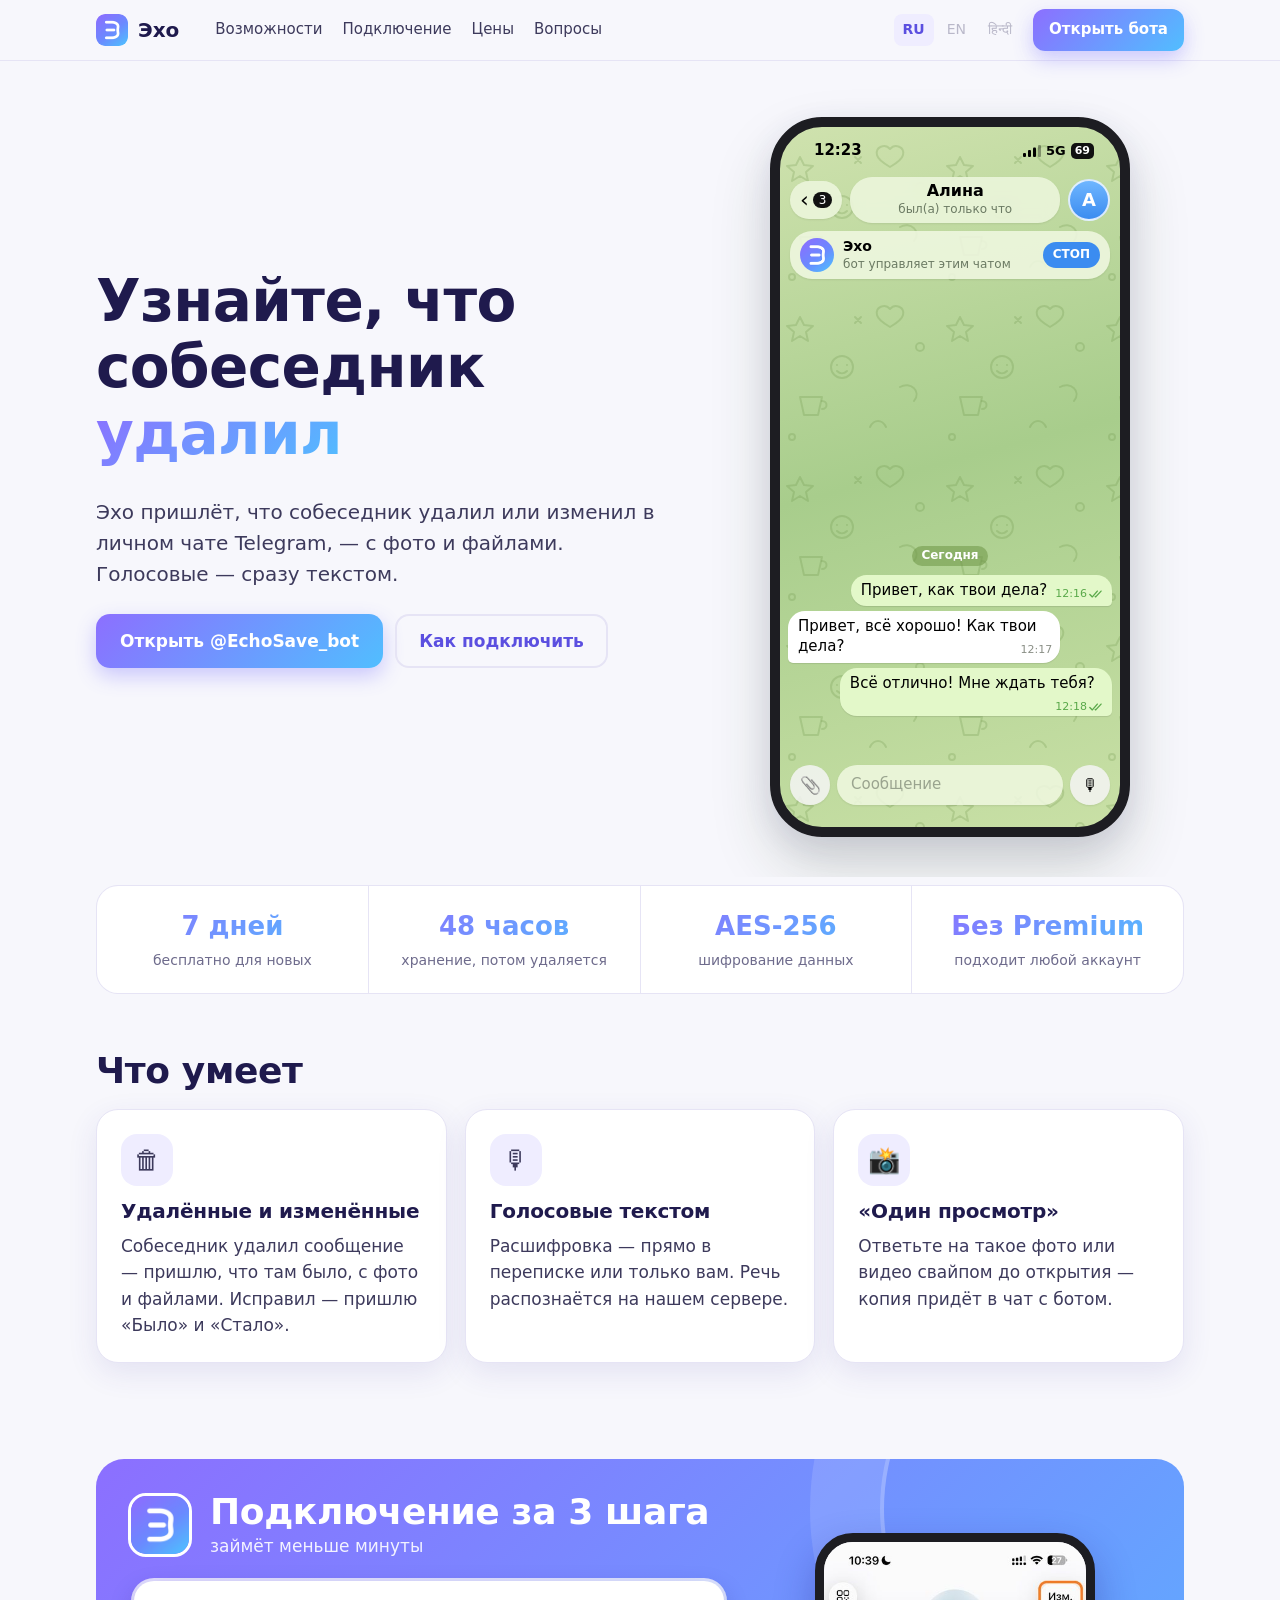
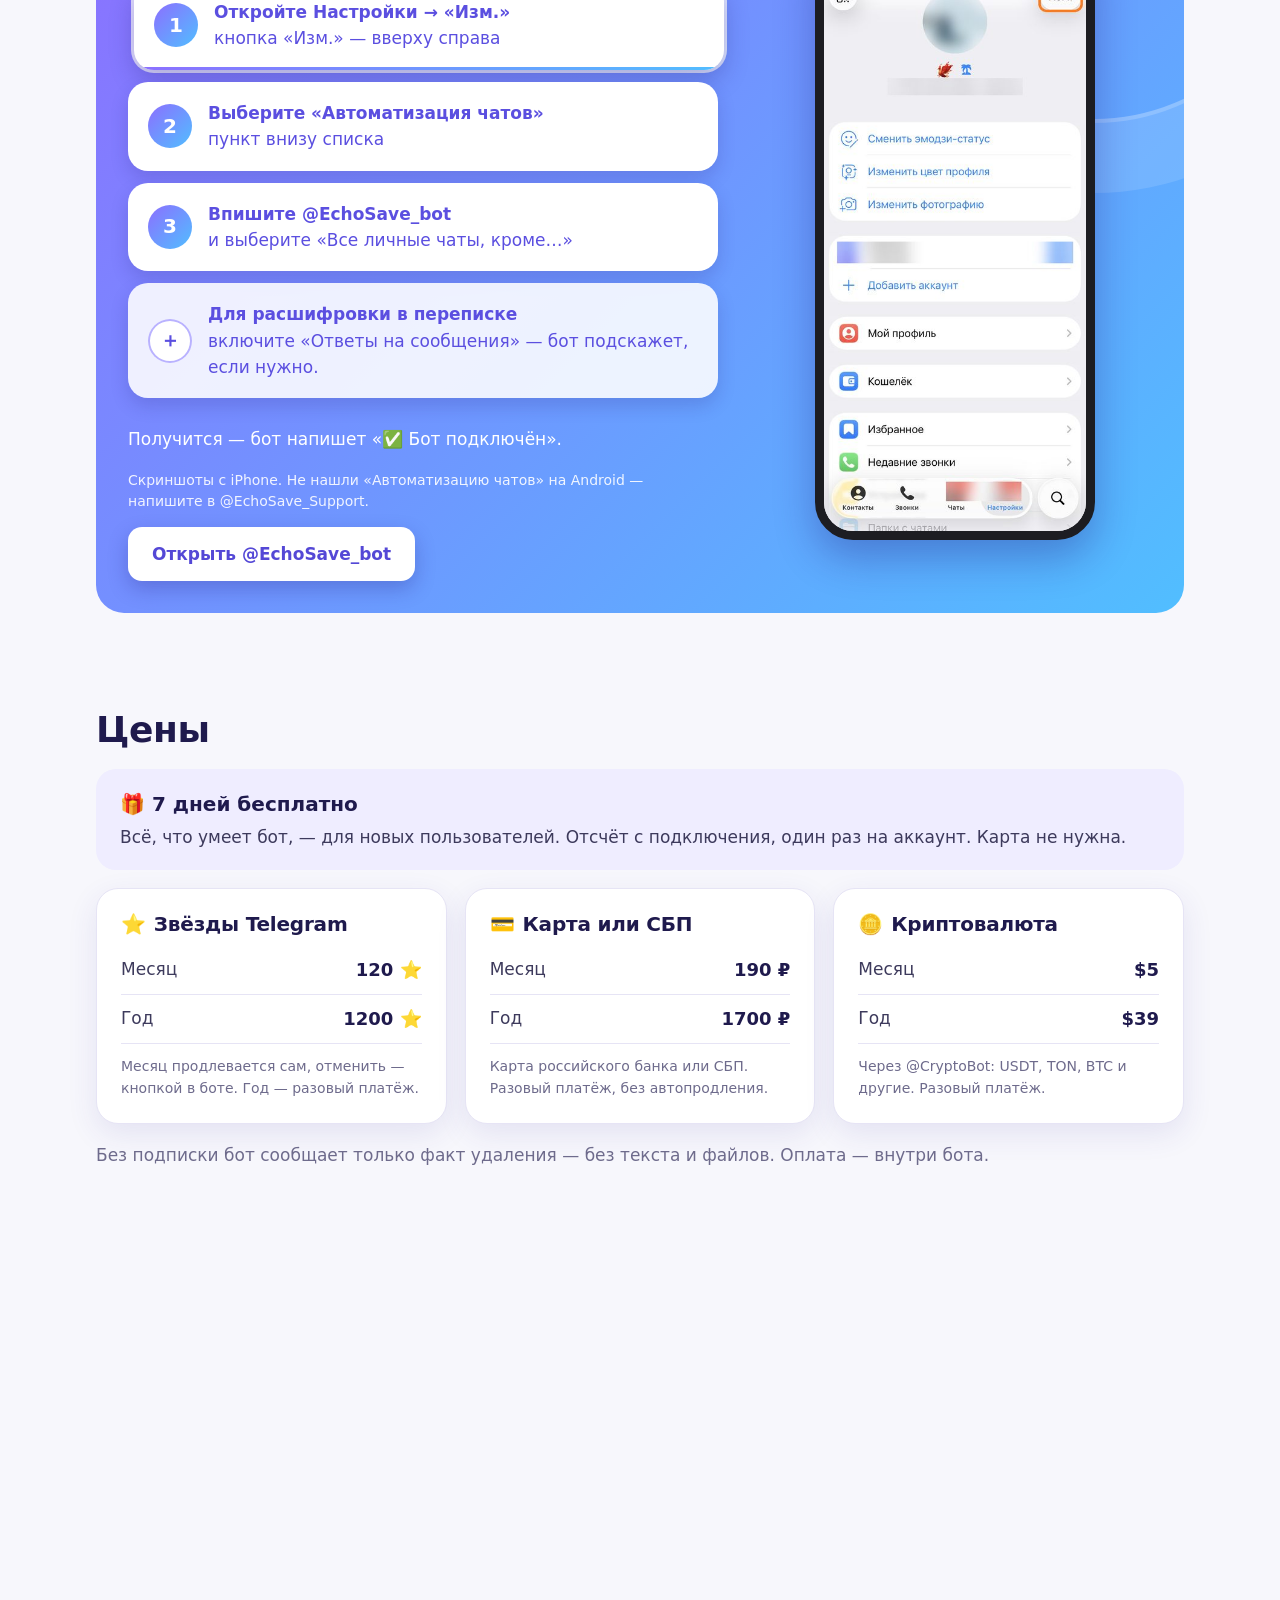
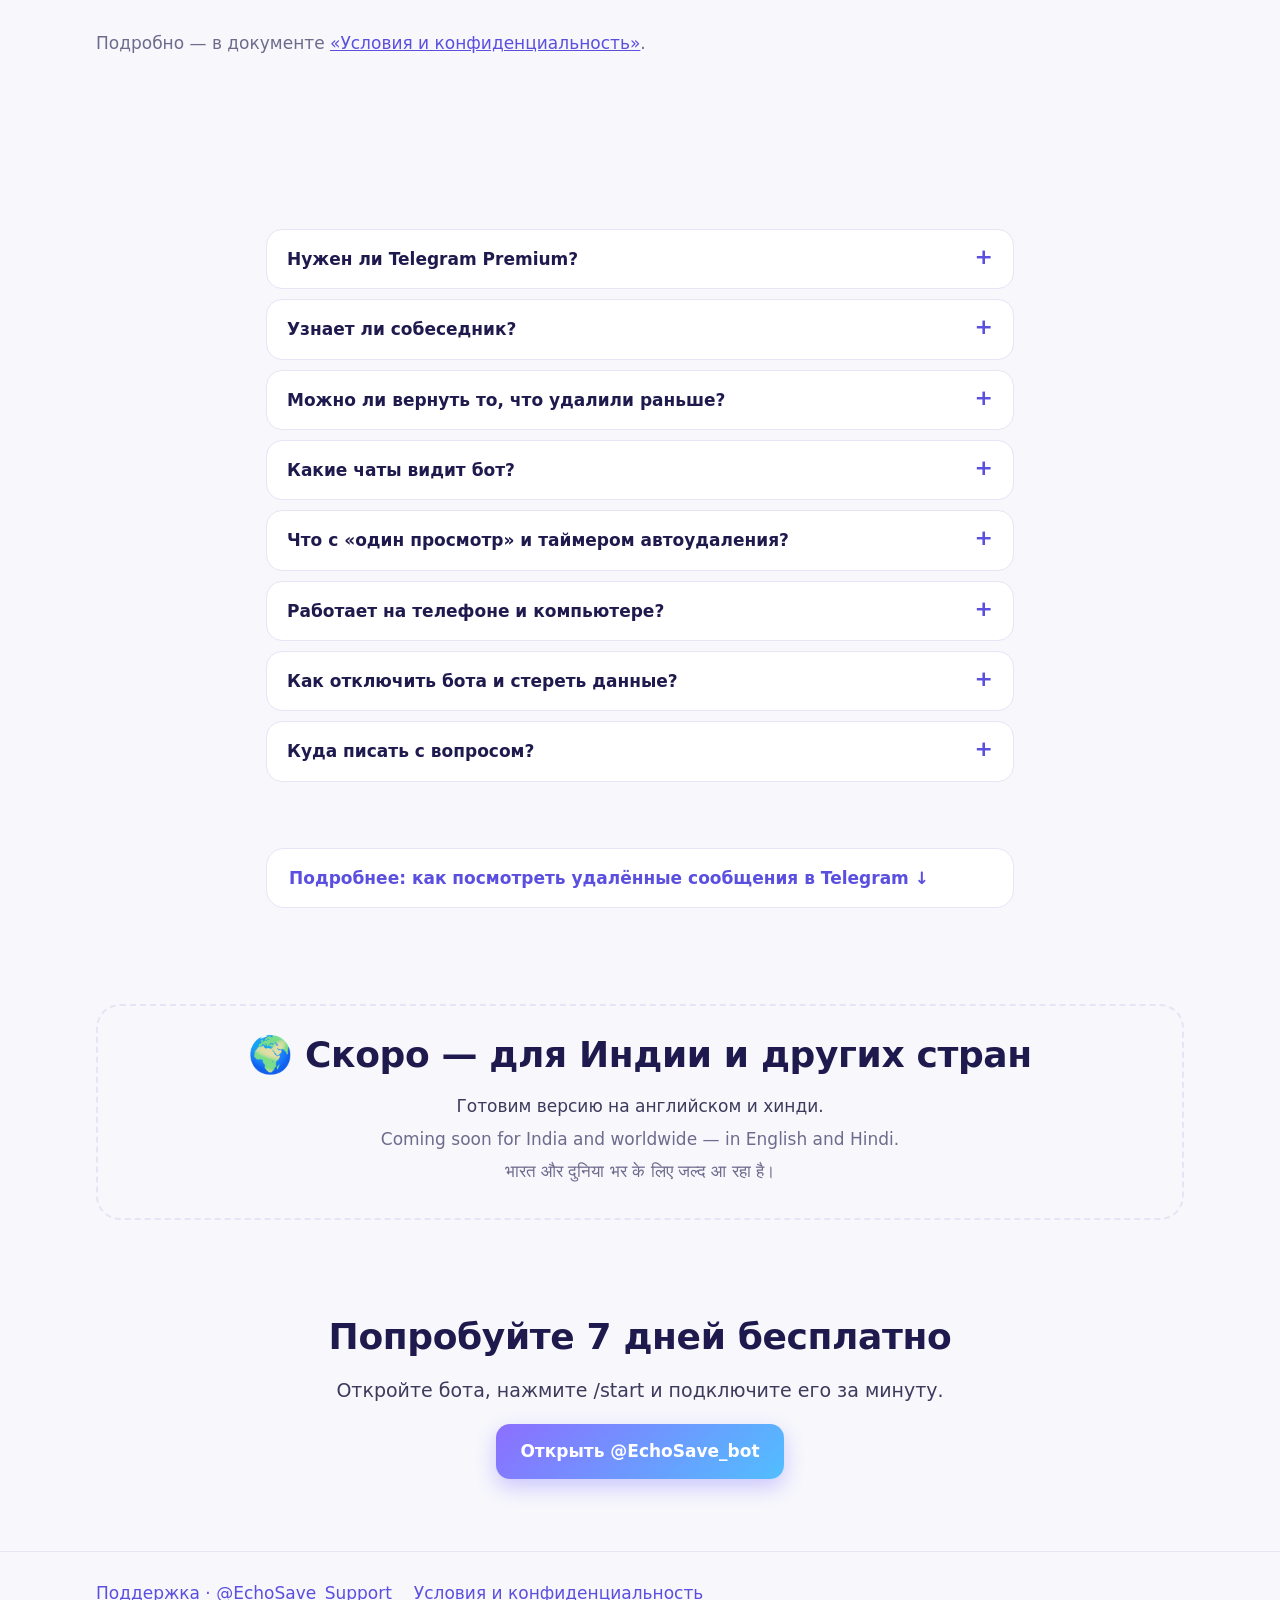
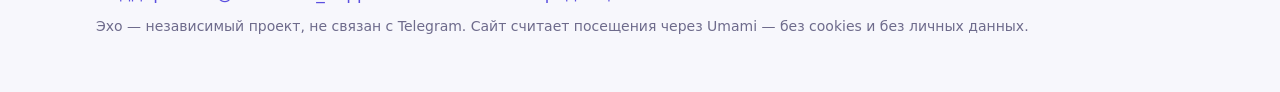
==== commit 9788adf9: "4 cайт" ====
--- a/ru/index.html
+++ b/ru/index.html
@@ -106,7 +106,7 @@
   <div class="wrap">
     <h2 class="reveal">Ваши данные</h2>
     <div class="grid2"><div class="pv reveal"><div class="ico">⏳</div><div><b>48 часов</b><p>Потом сообщения и файлы удаляются сами. Стереть раньше — Меню → 🧹 Очистка.</p></div></div><div class="pv reveal"><div class="ico">🔐</div><div><b>Зашифровано</b><p>AES-256, у каждого пользователя свой ключ.</p></div></div><div class="pv reveal"><div class="ico">👤</div><div><b>Только вам</b><p>Чужую переписку в боте не видит никто, включая нас.</p></div></div><div class="pv reveal"><div class="ico">🚫</div><div><b>Не видит</b><p>Группы, каналы, секретные чаты и то, что пришло до подключения.</p></div></div></div>
-    <p class="muted">Подробно — в <a href="https://telegra.ph/Politika-konfidencialnosti--EHho-09-20">политике конфиденциальности</a> и <a href="https://telegra.ph/Pravila-ispolzovaniya-bota-EHho-09-20">правилах использования</a>.</p>
+    <p class="muted">Подробно — в документе <a href="https://telegra.ph/Politika-konfidencialnosti--EHho-09-20">«Условия и конфиденциальность»</a>.</p>
   </div>
 </section>
 
@@ -153,8 +153,7 @@
   <div class="wrap">
     <nav class="foot-links">
       <a href="https://t.me/EchoSave_Support">Поддержка · @EchoSave_Support</a>
-      <a href="https://telegra.ph/Politika-konfidencialnosti--EHho-09-20">Политика конфиденциальности</a>
-      <a href="https://telegra.ph/Pravila-ispolzovaniya-bota-EHho-09-20">Правила использования</a>
+      <a href="https://telegra.ph/Politika-konfidencialnosti--EHho-09-20">Условия и конфиденциальность</a>
     </nav>
     <p class="muted small">Эхо — независимый проект, не связан с Telegram. Сайт считает посещения через Umami — без cookies и без личных данных.</p>
   </div>
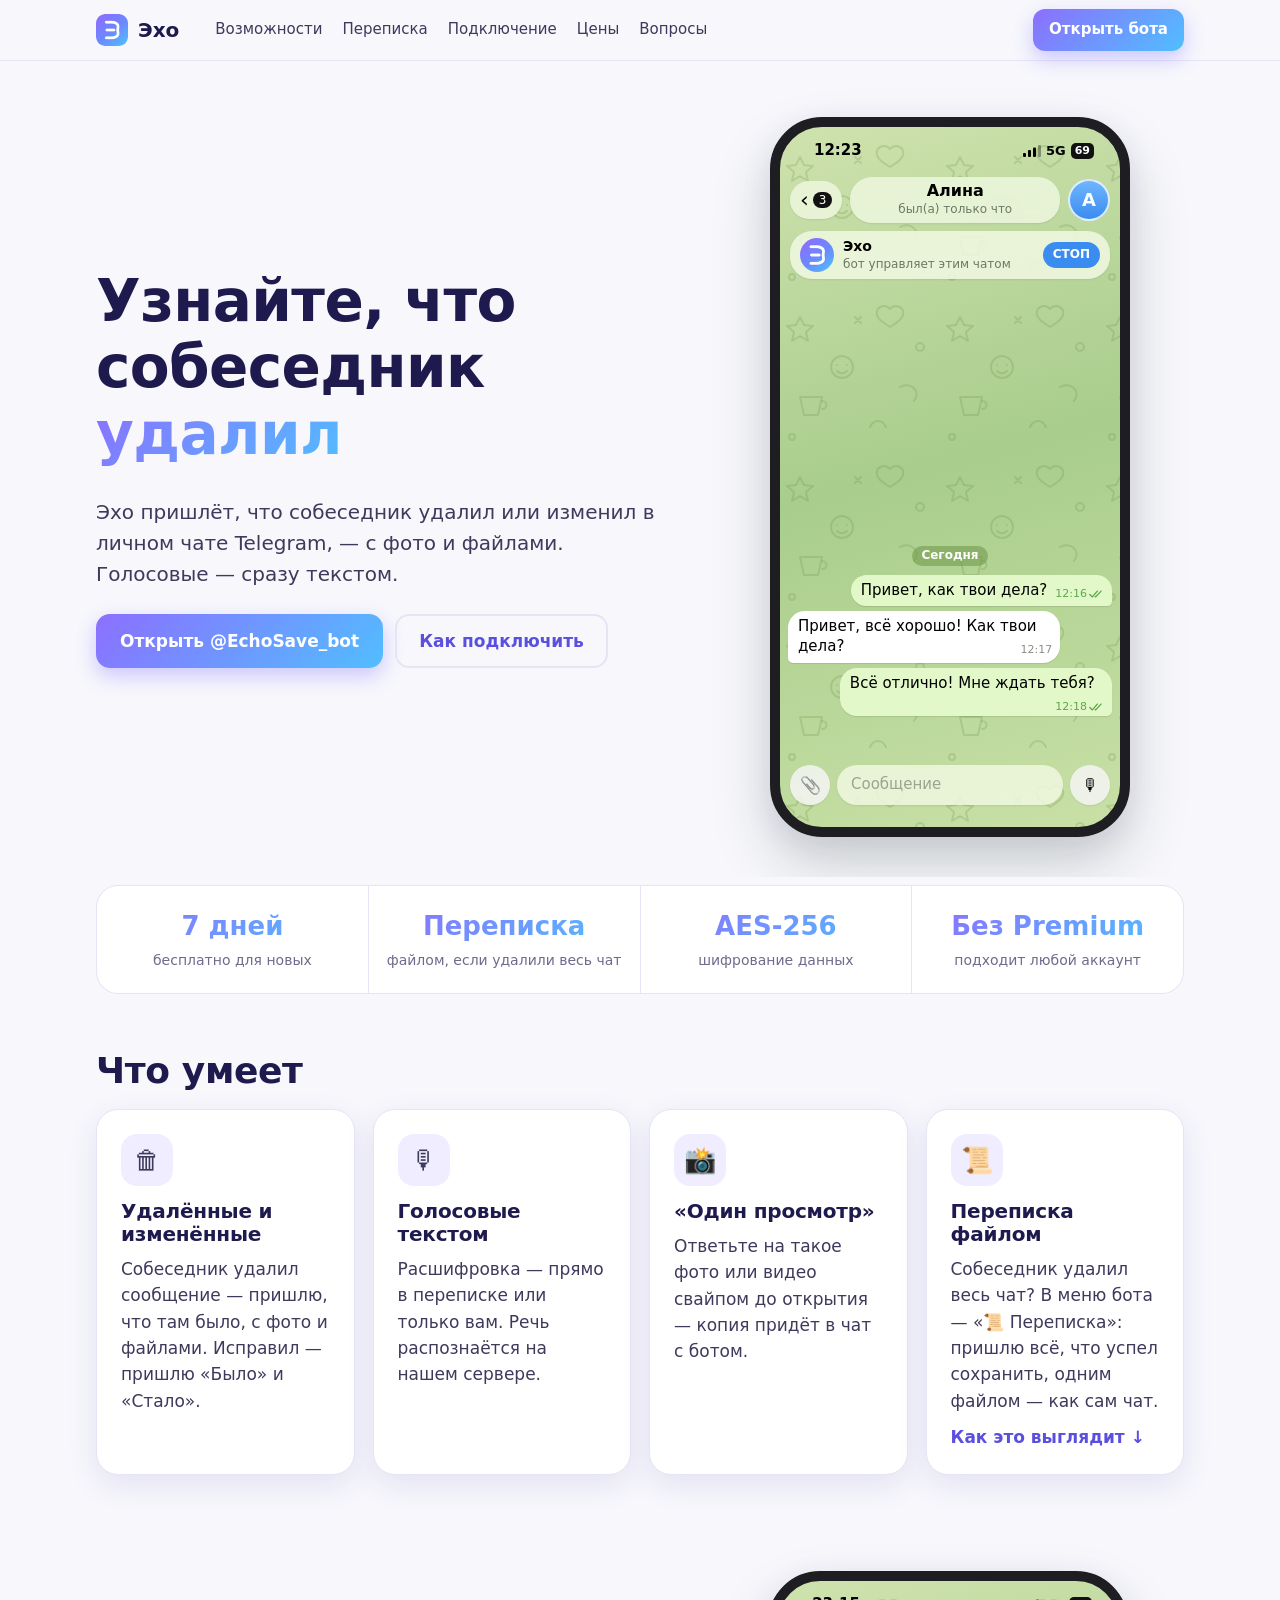
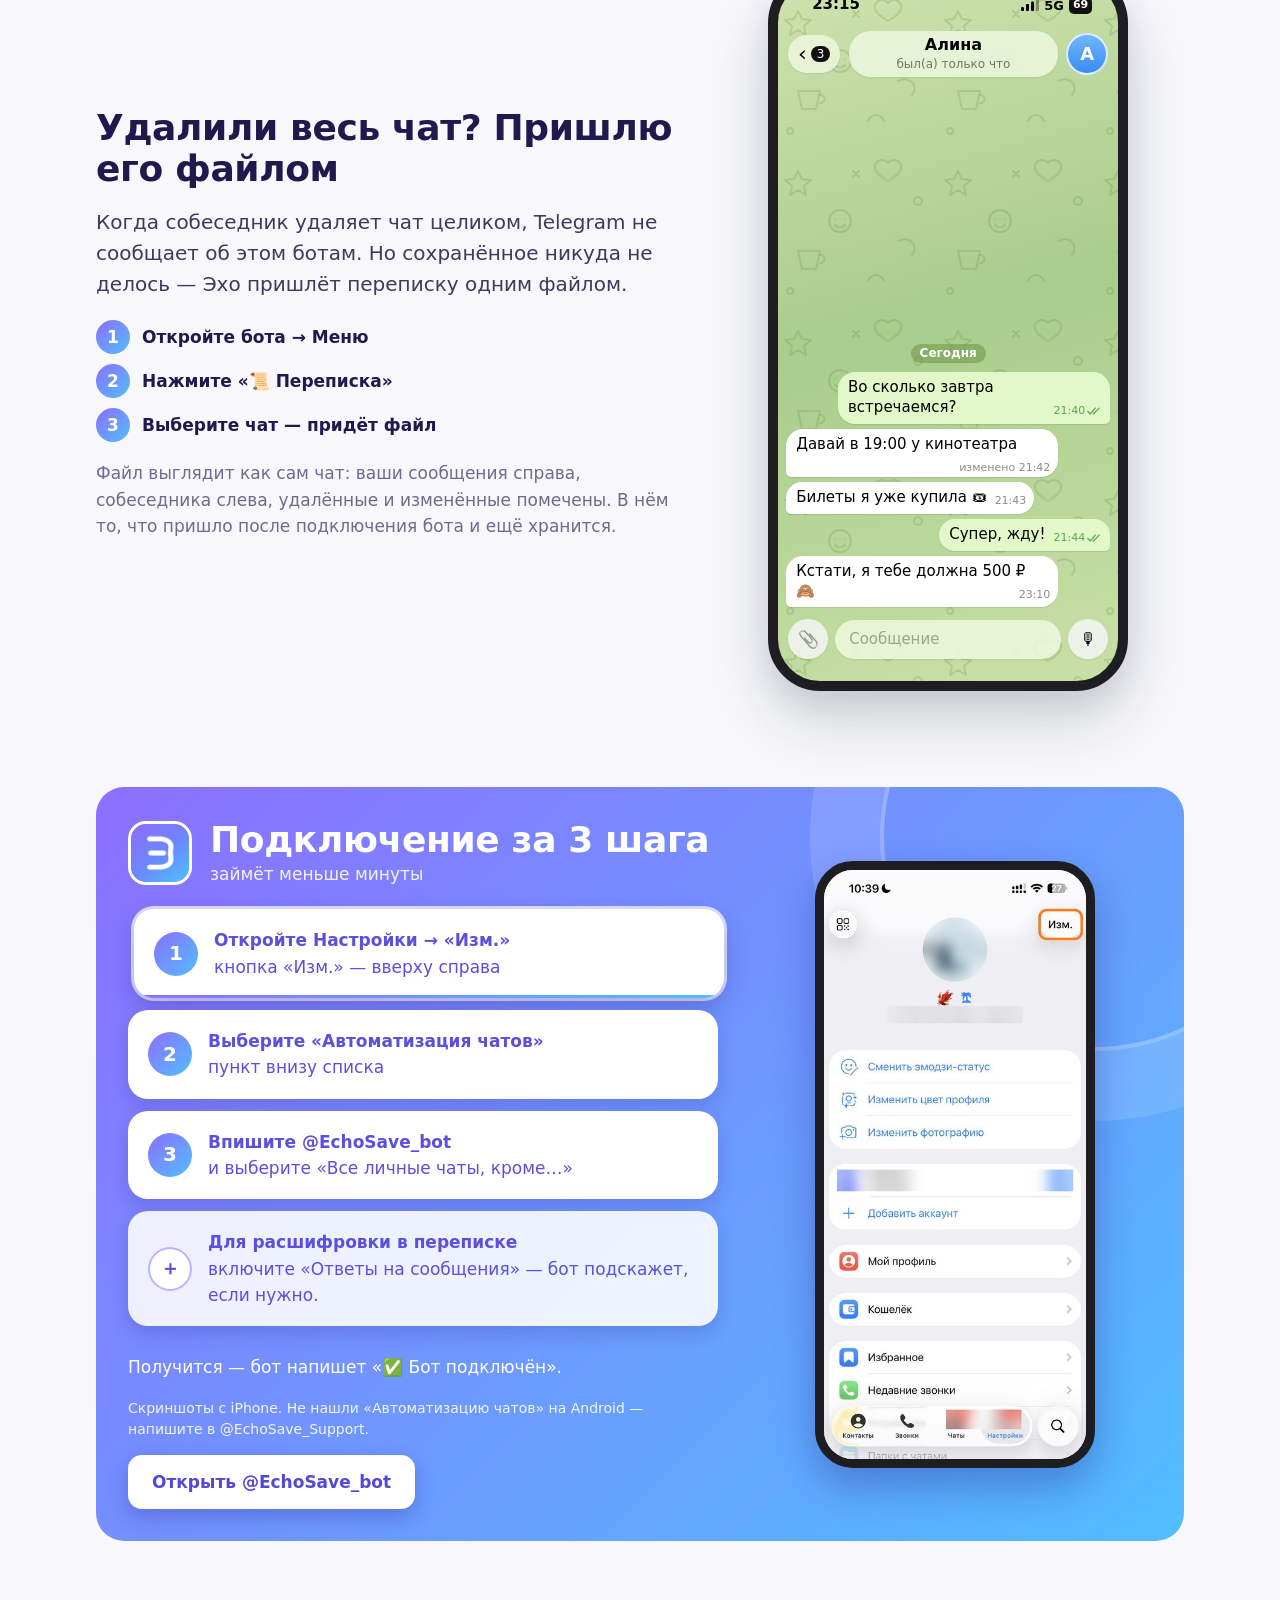
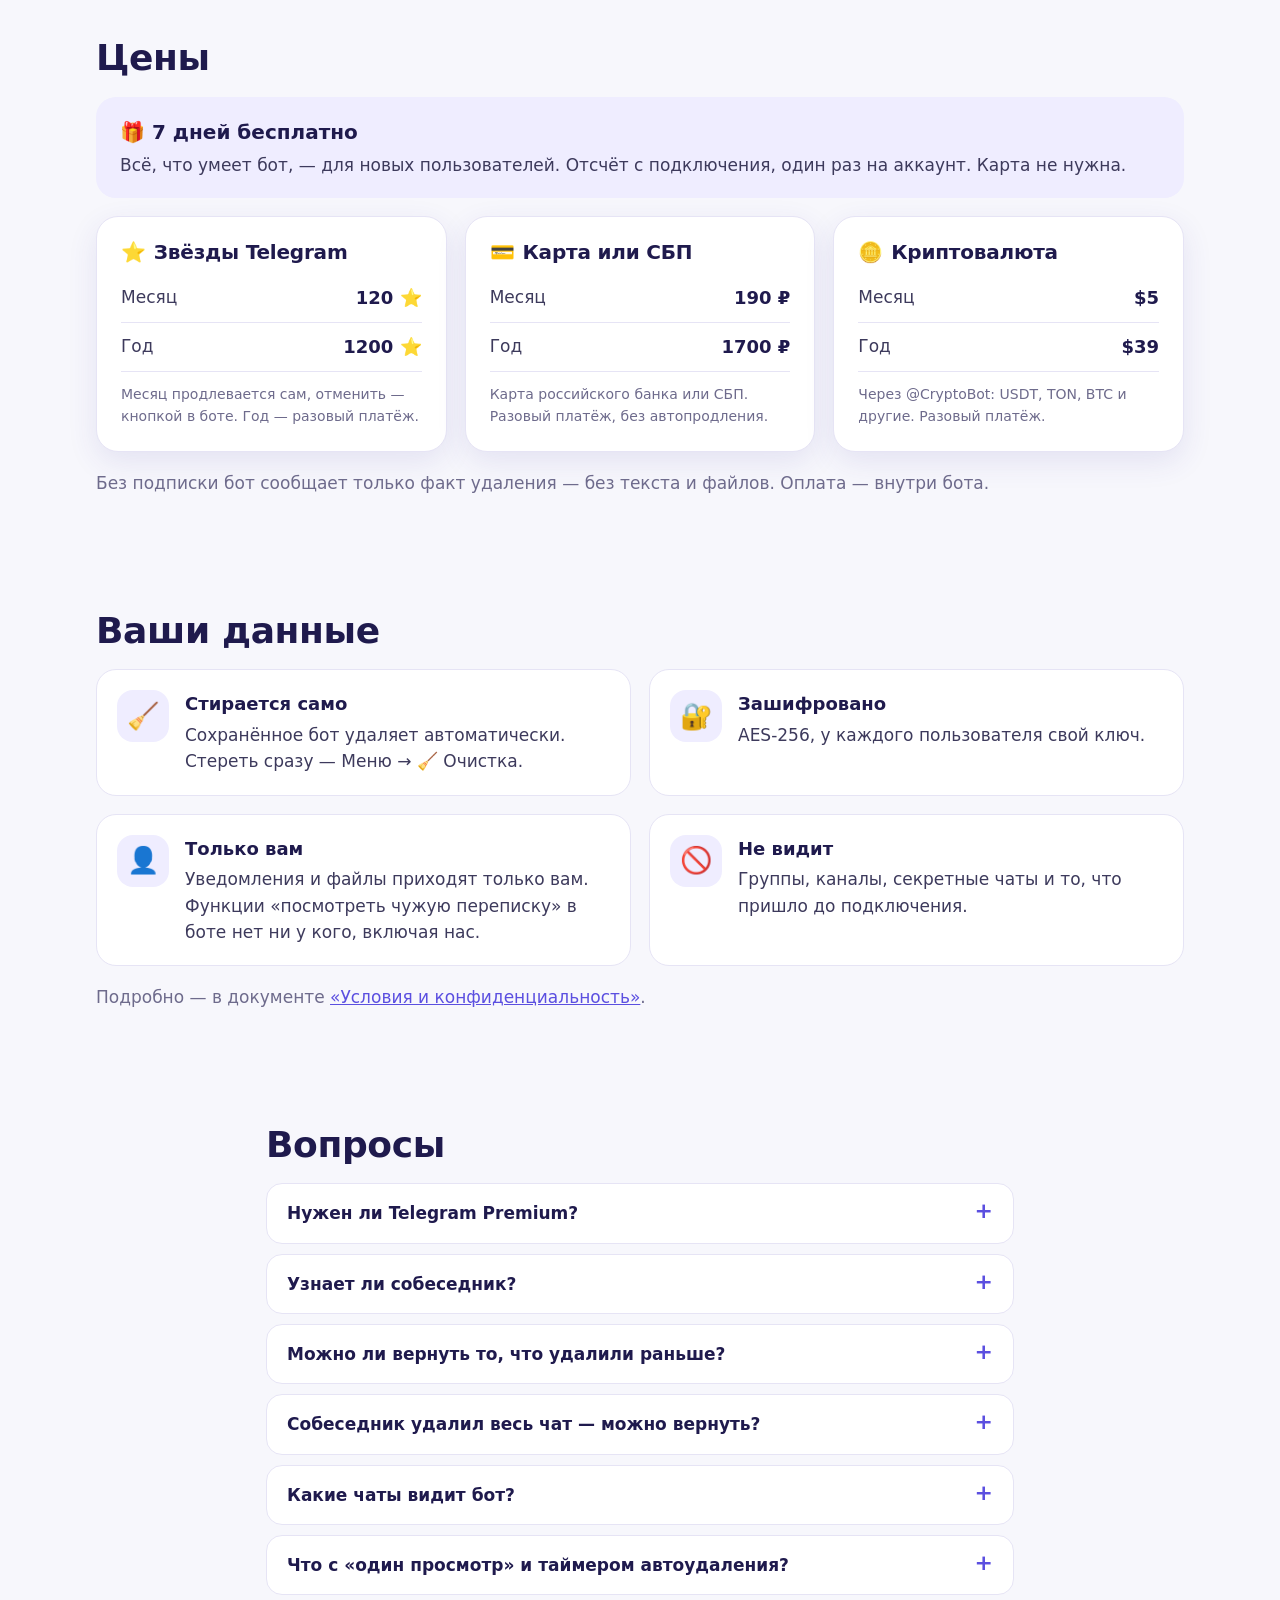
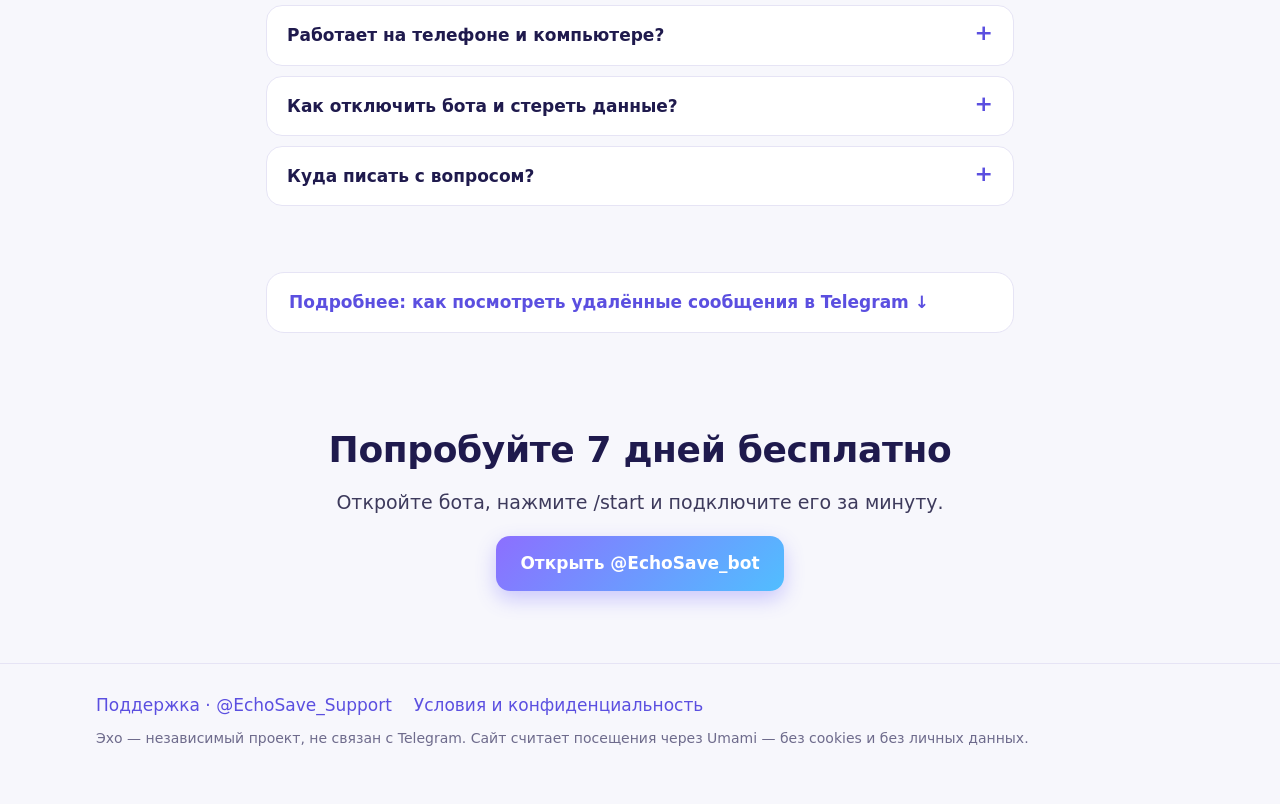
==== commit 276c4371: "Переписка файлом; без 48 часов и блока про Индию" ====
--- a/ru/index.html
+++ b/ru/index.html
@@ -4,14 +4,14 @@
 <meta charset="utf-8">
 <meta name="viewport" content="width=device-width, initial-scale=1">
 <title>Эхо — узнайте, что собеседник удалил в Telegram</title>
-<meta name="description" content="Бот присылает удалённые и изменённые сообщения из личных чатов Telegram — с фото и файлами — и расшифровывает голосовые. 7 дней бесплатно, Premium не нужен.">
+<meta name="description" content="Бот присылает удалённые и изменённые сообщения из личных чатов Telegram — с фото и файлами, расшифровывает голосовые, а если собеседник удалил весь чат — присылает сохранённую переписку файлом. 7 дней бесплатно, Premium не нужен.">
 <link rel="canonical" href="https://echosave.online/ru/">
 <link rel="alternate" hreflang="ru" href="https://echosave.online/ru/">
 <link rel="alternate" hreflang="x-default" href="https://echosave.online/ru/">
 <meta property="og:type" content="website">
 <meta property="og:site_name" content="Эхо">
 <meta property="og:title" content="Узнайте, что собеседник удалил">
-<meta property="og:description" content="Бот присылает удалённые и изменённые сообщения из личных чатов Telegram — с фото и файлами — и расшифровывает голосовые. 7 дней бесплатно, Premium не нужен.">
+<meta property="og:description" content="Бот присылает удалённые и изменённые сообщения из личных чатов Telegram — с фото и файлами, расшифровывает голосовые, а если собеседник удалил весь чат — присылает сохранённую переписку файлом. 7 дней бесплатно, Premium не нужен.">
 <meta property="og:url" content="https://echosave.online/ru/">
 <meta property="og:image" content="https://echosave.online/assets/og-ru.png">
 <meta property="og:image:width" content="1200">
@@ -29,8 +29,8 @@
 <header class="top">
   <div class="wrap top-in">
     <a class="logo" href="./"><img src="../assets/logo-64.png" width="32" height="32" alt=""><span>Эхо</span></a>
-    <nav class="menu"><a href="#features">Возможности</a><a href="#connect">Подключение</a><a href="#prices">Цены</a><a href="#faq">Вопросы</a></nav>
-    <nav class="langs" aria-label="Язык"><span class="lang on" aria-current="true">RU</span><span class="lang off" title="soon">EN</span><span class="lang off" title="soon">हिन्दी</span></nav>
+    <nav class="menu"><a href="#features">Возможности</a><a href="#perepiska">Переписка</a><a href="#connect">Подключение</a><a href="#prices">Цены</a><a href="#faq">Вопросы</a></nav>
+    
     <a class="btn btn-sm" href="https://t.me/EchoSave_bot" data-umami-event="open-bot" data-umami-event-place="header">Открыть бота</a>
   </div>
 </header>
@@ -49,7 +49,7 @@
       <div class="tg-status"><b>12:23</b><span><svg width="18" height="12" viewBox="0 0 18 12" fill="currentColor"><rect x="0" y="8" width="3" height="4" rx="1"/><rect x="5" y="5" width="3" height="7" rx="1"/><rect x="10" y="2.5" width="3" height="9.5" rx="1"/><rect x="15" y="0" width="3" height="12" rx="1" opacity=".35"/></svg><small>5G</small><span class="batt">69</span></span></div>
       <div class="tg-screen scr-bot">
         <div class="tg-head"><span class="pill back">‹ <em>3</em></span><span class="pill title"><b>Эхо</b><small>бот</small></span><img src="../assets/logo-64.png" width="40" height="40" alt=""></div>
-        <div class="tg-body"><div class="tg-b in note" data-s="notice"><b>🗑️ Сообщение удалено</b><br>👤 Алина<br>🕒 отправлено 12.10 12:18 (UTC+3)<blockquote>Я уже дома, не жди 🙈</blockquote><i class="tg-sign">🐦‍🔥 Эхо · <span>@EchoSave_bot</span></i><span class="tm">12:18</span></div><div class="tg-b in note" data-s="notice2"><b>✏️ Сообщение изменено</b><br>👤 Алина<br>🕒 отправлено 12.10 12:23 (UTC+3)<br><br><b>Было:</b><blockquote>Встретимся у парка?</blockquote><b>Стало:</b><blockquote>Встретимся в ресторане?</blockquote><i class="tg-sign">🐦‍🔥 Эхо · <span>@EchoSave_bot</span></i><span class="tm">12:23</span></div></div>
+        <div class="tg-body"><div class="tg-b in note" data-s="notice"><b>🗑️ Сообщение удалено</b><br>👤 Алина<br>🕒 отправлено 12.10 12:18 МСК<blockquote>Я уже дома, не жди 🙈</blockquote><i class="tg-sign">🐦‍🔥 Эхо · <span>@EchoSave_bot</span></i><span class="tm">12:18</span></div><div class="tg-b in note" data-s="notice2"><b>✏️ Сообщение изменено</b><br>👤 Алина<br>🕒 отправлено 12.10 12:23 МСК<br><br><b>Было:</b><blockquote>Встретимся у парка?</blockquote><b>Стало:</b><blockquote>Встретимся в ресторане?</blockquote><i class="tg-sign">🐦‍🔥 Эхо · <span>@EchoSave_bot</span></i><span class="tm">12:23</span></div></div>
         <div class="tg-input"><span class="menu-btn">≡ Меню</span><span class="tg-round">📎</span><span class="field">Сообщение</span><span class="tg-round">🎙</span></div>
       </div>
       <div class="tg-screen scr-chat">
@@ -63,13 +63,48 @@
 </section>
 
 <section class="facts-sec">
-  <div class="wrap"><div class="facts reveal"><div class="fact"><b>7 дней</b><span>бесплатно для новых</span></div><div class="fact"><b>48 часов</b><span>хранение, потом удаляется</span></div><div class="fact"><b>AES-256</b><span>шифрование данных</span></div><div class="fact"><b>Без Premium</b><span>подходит любой аккаунт</span></div></div></div>
+  <div class="wrap"><div class="facts reveal"><div class="fact"><b>7 дней</b><span>бесплатно для новых</span></div><div class="fact"><b>Переписка</b><span>файлом, если удалили весь чат</span></div><div class="fact"><b>AES-256</b><span>шифрование данных</span></div><div class="fact"><b>Без Premium</b><span>подходит любой аккаунт</span></div></div></div>
 </section>
 
 <section class="sec" id="features">
   <div class="wrap">
     <h2 class="reveal">Что умеет</h2>
-    <div class="grid3"><article class="card reveal"><div class="ico">🗑</div><h3>Удалённые и изменённые</h3><p>Собеседник удалил сообщение — пришлю, что там было, с фото и файлами. Исправил — пришлю «Было» и «Стало».</p></article><article class="card reveal"><div class="ico">🎙</div><h3>Голосовые текстом</h3><p>Расшифровка — прямо в переписке или только вам. Речь распознаётся на нашем сервере.</p></article><article class="card reveal"><div class="ico">📸</div><h3>«Один просмотр»</h3><p>Ответьте на такое фото или видео свайпом до открытия — копия придёт в чат с ботом.</p></article></div>
+    <div class="grid4"><article class="card reveal"><div class="ico">🗑</div><h3>Удалённые и изменённые</h3><p>Собеседник удалил сообщение — пришлю, что там было, с фото и файлами. Исправил — пришлю «Было» и «Стало».</p></article><article class="card reveal"><div class="ico">🎙</div><h3>Голосовые текстом</h3><p>Расшифровка — прямо в переписке или только вам. Речь распознаётся на нашем сервере.</p></article><article class="card reveal"><div class="ico">📸</div><h3>«Один просмотр»</h3><p>Ответьте на такое фото или видео свайпом до открытия — копия придёт в чат с ботом.</p></article><article class="card reveal"><div class="ico">📜</div><h3>Переписка файлом</h3><p>Собеседник удалил весь чат? В меню бота — «📜 Переписка»: пришлю всё, что успел сохранить, одним файлом — как сам чат.</p><p class="more"><a href="#perepiska">Как это выглядит ↓</a></p></article></div>
+  </div>
+</section>
+
+<section class="sec" id="perepiska">
+  <div class="wrap xp-in">
+    <div class="xp-text reveal">
+      <h2>Удалили весь чат? Пришлю его файлом</h2>
+      <p class="lead">Когда собеседник удаляет чат целиком, Telegram не сообщает об этом ботам. Но сохранённое никуда не делось — Эхо пришлёт переписку одним файлом.</p>
+      <ol class="xp-steps"><li>Откройте бота → Меню</li><li>Нажмите «📜 Переписка»</li><li>Выберите чат — придёт файл</li></ol>
+      <p class="muted">Файл выглядит как сам чат: ваши сообщения справа, собеседника слева, удалённые и изменённые помечены. В нём то, что пришло после подключения бота и ещё хранится.</p>
+    </div>
+    <div class="phone tg xp" aria-hidden="true">
+      <div class="tg-status"><b>23:15</b><span><svg width="18" height="12" viewBox="0 0 18 12" fill="currentColor"><rect x="0" y="8" width="3" height="4" rx="1"/><rect x="5" y="5" width="3" height="7" rx="1"/><rect x="10" y="2.5" width="3" height="9.5" rx="1"/><rect x="15" y="0" width="3" height="12" rx="1" opacity=".35"/></svg><small>5G</small><span class="batt">69</span></span></div>
+      <div class="tg-screen xs-chat">
+        <div class="tg-head"><span class="pill back">‹ <em>3</em></span><span class="pill title"><b>Алина</b><small>был(а) только что</small></span><span class="ava">А</span></div>
+        <div class="tg-body"><span class="tg-date">Сегодня</span><div class="xp-hist"><div class="tg-b out"><span class="tx">Во сколько завтра встречаемся?</span><span class="tm">21:40<svg class="ck" viewBox="0 0 18 10" width="17" height="10" fill="none" stroke="currentColor" stroke-width="1.6" stroke-linecap="round" stroke-linejoin="round"><path d="M1 5.5l3 3L10 1.5"/><path d="M7.5 8l.5.5L14.5 1.5"/></svg></span></div><div class="tg-b in"><span class="tx">Давай в 19:00 у кинотеатра</span><span class="tm">изменено 21:42</span></div><div class="tg-b in"><span class="tx">Билеты я уже купила 🎟</span><span class="tm">21:43</span></div><div class="tg-b out"><span class="tx">Супер, жду!</span><span class="tm">21:44<svg class="ck" viewBox="0 0 18 10" width="17" height="10" fill="none" stroke="currentColor" stroke-width="1.6" stroke-linecap="round" stroke-linejoin="round"><path d="M1 5.5l3 3L10 1.5"/><path d="M7.5 8l.5.5L14.5 1.5"/></svg></span></div><div class="tg-b in"><span class="tx">Кстати, я тебе должна 500 ₽ 🙈</span><span class="tm">23:10</span></div></div><span class="xp-empty">Сообщений нет</span></div>
+        <div class="xp-toast">Алина удалила чат у обоих</div>
+        <div class="tg-input"><span class="tg-round">📎</span><span class="field">Сообщение</span><span class="tg-round">🎙</span></div>
+      </div>
+      <div class="tg-screen xs-bot">
+        <div class="tg-head"><span class="pill back">‹ <em>3</em></span><span class="pill title"><b>Эхо</b><small>бот</small></span><img src="../assets/logo-64.png" width="40" height="40" alt=""></div>
+        <div class="tg-body">
+          <div class="xp-m" data-x="menu"><div class="tg-b in note"><b>⚙️ Меню</b><br>✅ Всё работает</div><div class="xp-kb"><div class="xp-krow"><span class="xp-k" data-x="k1">📜 Переписка</span></div><div class="xp-krow"><span class="xp-k">🎙 Голосовые</span><span class="xp-k">💬 Чаты</span></div><div class="xp-krow"><span class="xp-k">🔔 Уведомления</span><span class="xp-k">📊 Состояние</span></div></div></div>
+          <div class="xp-m" data-x="list"><div class="tg-b in note"><b>📜 Переписка</b><br><br>Выберите чат — пришлю всё, что из него сохранено, одним файлом.</div><div class="xp-kb"><div class="xp-krow"><span class="xp-k" data-x="k2">👤 Алина</span></div><div class="xp-krow"><span class="xp-k">👤 Мама</span></div><div class="xp-krow"><span class="xp-k">⬅️ Назад</span></div></div></div>
+          <div class="xp-m" data-x="doc"><div class="tg-b in note xp-doc"><div class="xp-file"><span class="xp-fi">📄</span><span><b>echo-chat.html</b><small>14 КБ</small></span></div><b>📜 Переписка: Алина</b><br>🕒 12.10 21:40 — 23:10 МСК<br>💬 5 сообщений<br><br>Всё, что сохранено, вместе с вашими сообщениями. 📄 Откройте файл выше.<br><i class="tg-sign">🐦‍🔥 Эхо · <span>@EchoSave_bot</span></i><span class="tm">23:15</span></div></div>
+        </div>
+        <div class="xp-sending">Собираю переписку…</div>
+        <div class="tg-input"><span class="menu-btn">≡ Меню</span><span class="tg-round">📎</span><span class="field">Сообщение</span><span class="tg-round">🎙</span></div>
+      </div>
+      <div class="tg-screen xs-file">
+        <div class="xp-head"><div><b>Алина</b><span>@alina</span></div><span class="ava">А</span></div>
+        <div class="xp-page"><div class="xp-info">Сохранено Эхом · 5 сообщений<br>время московское (МСК)</div><div class="xp-day">12 октября</div><div class="xp-row out"><div class="tg-b out"><span class="tx">Во сколько завтра встречаемся?</span><span class="tm">21:40<svg class="ck" viewBox="0 0 18 10" width="17" height="10" fill="none" stroke="currentColor" stroke-width="1.6" stroke-linecap="round" stroke-linejoin="round"><path d="M1 5.5l3 3L10 1.5"/><path d="M7.5 8l.5.5L14.5 1.5"/></svg></span></div></div><div class="xp-row in"><div class="tg-b in"><span class="tx">Давай в 19:00 у кинотеатра</span><span class="tm">изменено 21:42</span></div></div><div class="xp-row in"><div class="tg-b in"><span class="tx">Билеты я уже купила 🎟</span><span class="tm">21:43</span></div><div class="xp-gone">Удалено в 23:14</div></div><div class="xp-row out"><div class="tg-b out"><span class="tx">Супер, жду!</span><span class="tm">21:44<svg class="ck" viewBox="0 0 18 10" width="17" height="10" fill="none" stroke="currentColor" stroke-width="1.6" stroke-linecap="round" stroke-linejoin="round"><path d="M1 5.5l3 3L10 1.5"/><path d="M7.5 8l.5.5L14.5 1.5"/></svg></span></div></div><div class="xp-row in"><div class="tg-b in"><span class="tx">Кстати, я тебе должна 500 ₽ 🙈</span><span class="tm">23:10</span></div><div class="xp-gone">Удалено в 23:14</div></div></div>
+        <div class="xp-sign"><i class="tg-sign">🐦‍🔥 Эхо · <span>@EchoSave_bot</span></i></div>
+      </div>
+    </div>
   </div>
 </section>
 
@@ -105,7 +140,7 @@
 <section class="sec">
   <div class="wrap">
     <h2 class="reveal">Ваши данные</h2>
-    <div class="grid2"><div class="pv reveal"><div class="ico">⏳</div><div><b>48 часов</b><p>Потом сообщения и файлы удаляются сами. Стереть раньше — Меню → 🧹 Очистка.</p></div></div><div class="pv reveal"><div class="ico">🔐</div><div><b>Зашифровано</b><p>AES-256, у каждого пользователя свой ключ.</p></div></div><div class="pv reveal"><div class="ico">👤</div><div><b>Только вам</b><p>Чужую переписку в боте не видит никто, включая нас.</p></div></div><div class="pv reveal"><div class="ico">🚫</div><div><b>Не видит</b><p>Группы, каналы, секретные чаты и то, что пришло до подключения.</p></div></div></div>
+    <div class="grid2"><div class="pv reveal"><div class="ico">🧹</div><div><b>Стирается само</b><p>Сохранённое бот удаляет автоматически. Стереть сразу — Меню → 🧹 Очистка.</p></div></div><div class="pv reveal"><div class="ico">🔐</div><div><b>Зашифровано</b><p>AES-256, у каждого пользователя свой ключ.</p></div></div><div class="pv reveal"><div class="ico">👤</div><div><b>Только вам</b><p>Уведомления и файлы приходят только вам. Функции «посмотреть чужую переписку» в боте нет ни у кого, включая нас.</p></div></div><div class="pv reveal"><div class="ico">🚫</div><div><b>Не видит</b><p>Группы, каналы, секретные чаты и то, что пришло до подключения.</p></div></div></div>
     <p class="muted">Подробно — в документе <a href="https://telegra.ph/Politika-konfidencialnosti--EHho-09-20">«Условия и конфиденциальность»</a>.</p>
   </div>
 </section>
@@ -113,7 +148,7 @@
 <section class="sec" id="faq">
   <div class="wrap narrow">
     <h2 class="reveal">Вопросы</h2>
-    <div class="faq"><details><summary>Нужен ли Telegram Premium?</summary><p>Нет. И сам Premium удалённые сообщения не показывает.</p></details><details><summary>Узнает ли собеседник?</summary><p>Нет — Telegram не сообщает собеседнику, что вы подключили бота. Уведомления об удалённом приходят только вам. Собеседник увидит лишь то, что бот пишет в переписку от вашего имени: расшифровку голосового (её можно переключить на «только мне» в Меню → 🎙 Голосовые) и ваш ответ свайпом на «один просмотр».</p></details><details><summary>Можно ли вернуть то, что удалили раньше?</summary><p>Нет: бот видит только то, что пришло после подключения. Поэтому подключать стоит заранее.</p></details><details><summary>Какие чаты видит бот?</summary><p>Только личные чаты, которые вы выбрали в «Автоматизации чатов». Группы, каналы и секретные чаты — нет.</p></details><details><summary>Что с «один просмотр» и таймером автоудаления?</summary><p>«Один просмотр» — копия придёт, только если ответить свайпом до открытия. Исчезнувшее по таймеру автоудаления бот не присылает: это выбор собеседника. Удалённое руками раньше срока — пришлёт.</p></details><details><summary>Работает на телефоне и компьютере?</summary><p>Уведомления приходят в чат с ботом, поэтому видны везде, где вы вошли в Telegram: на телефоне и на компьютере. Подключить бота проще всего в настройках Telegram на телефоне.</p></details><details><summary>Как отключить бота и стереть данные?</summary><p>Отключить — Настройки → «Изм.» → Автоматизация чатов → ✕ рядом с «Эхо». Стереть сохранённое или удалить аккаунт — Меню → 🧹 Очистка.</p></details><details><summary>Куда писать с вопросом?</summary><p>В поддержку: <a href="https://t.me/EchoSave_Support">@EchoSave_Support</a>. Там же — вопросы об оплате и возвратах.</p></details></div>
+    <div class="faq"><details><summary>Нужен ли Telegram Premium?</summary><p>Нет. И сам Premium удалённые сообщения не показывает.</p></details><details><summary>Узнает ли собеседник?</summary><p>Нет — Telegram не сообщает собеседнику, что вы подключили бота. Уведомления об удалённом приходят только вам. Собеседник увидит лишь то, что бот пишет в переписку от вашего имени: расшифровку голосового (её можно переключить на «только мне» в Меню → 🎙 Голосовые) и ваш ответ свайпом на «один просмотр».</p></details><details><summary>Можно ли вернуть то, что удалили раньше?</summary><p>Нет: бот видит только то, что пришло после подключения. Поэтому подключать стоит заранее.</p></details><details><summary>Собеседник удалил весь чат — можно вернуть?</summary><p>Да, если бот был подключён. Откройте в боте Меню → 📜 Переписка и выберите чат — бот пришлёт всё, что успел сохранить, одним файлом, как сам чат; удалённые сообщения в нём помечены. Сам Telegram боту не сообщает, что чат удалён, поэтому файл присылается по кнопке.</p></details><details><summary>Какие чаты видит бот?</summary><p>Только личные чаты, которые вы выбрали в «Автоматизации чатов». Группы, каналы и секретные чаты — нет.</p></details><details><summary>Что с «один просмотр» и таймером автоудаления?</summary><p>«Один просмотр» — копия придёт, только если ответить свайпом до открытия. Исчезнувшее по таймеру автоудаления бот не присылает: это выбор собеседника. Удалённое руками раньше срока — пришлёт.</p></details><details><summary>Работает на телефоне и компьютере?</summary><p>Уведомления приходят в чат с ботом, поэтому видны везде, где вы вошли в Telegram: на телефоне и на компьютере. Подключить бота проще всего в настройках Telegram на телефоне.</p></details><details><summary>Как отключить бота и стереть данные?</summary><p>Отключить — Настройки → «Изм.» → Автоматизация чатов → ✕ рядом с «Эхо». Стереть сохранённое или удалить аккаунт — Меню → 🧹 Очистка.</p></details><details><summary>Куда писать с вопросом?</summary><p>В поддержку: <a href="https://t.me/EchoSave_Support">@EchoSave_Support</a>. Там же — вопросы об оплате и возвратах.</p></details></div>
   </div>
 </section>
 
@@ -122,21 +157,12 @@
     <details class="guide">
       <summary>Подробнее: как посмотреть удалённые сообщения в Telegram</summary>
       <h2>Как посмотреть удалённые сообщения в Telegram</h2>
-      <p>В самом Telegram удалённое сообщение не вернуть: оно исчезает у обоих собеседников. Telegram Premium удалённое тоже не показывает.</p><p>Зато в настройках Telegram есть раздел «Автоматизация чатов». Туда можно подключить бота, и он будет получать сообщения ваших личных чатов в момент, когда они приходят. Эхо подключается именно так: хранит сообщения из выбранных чатов 48 часов, и если собеседник удалит сообщение, присылает вам, что там было, — текст, фото, видео, голосовые и файлы.</p><p>Важно: бот видит только то, что пришло после подключения. Удалённое раньше не вернёт ни один бот, поэтому подключать его стоит заранее. Группы, каналы и секретные чаты ботам недоступны.</p>
+      <p>В самом Telegram удалённое сообщение не вернуть: оно исчезает у обоих собеседников. Telegram Premium удалённое тоже не показывает.</p><p>Зато в настройках Telegram есть раздел «Автоматизация чатов». Туда можно подключить бота, и он будет получать сообщения ваших личных чатов в момент, когда они приходят. Эхо подключается именно так: запоминает сообщения из выбранных чатов, и если собеседник удалит сообщение, присылает вам, что там было, — текст, фото, видео, голосовые и файлы.</p><p>Важно: бот видит только то, что пришло после подключения. Удалённое раньше не вернёт ни один бот, поэтому подключать его стоит заранее. Группы, каналы и секретные чаты ботам недоступны.</p>
       <h3>Изменённые сообщения: было и стало</h3>
       <p>Если собеседник исправил сообщение, Эхо пришлёт обе версии — «Было» и «Стало» — и время отправки. Сам Telegram историю правок не показывает.</p>
+      <h3>Если собеседник удалил весь чат</h3>
+      <p>Когда собеседник удаляет чат целиком «у обоих», Telegram не сообщает об этом ботам — уведомления не будет. Но сохранённые сообщения никуда не делись: в меню Эха откройте «📜 Переписка» и выберите чат. Бот пришлёт файл, который выглядит как сам чат: ваши сообщения справа, собеседника слева, удалённые и изменённые помечены. В файле — то, что пришло после подключения бота и ещё хранится.</p>
     </details>
-  </div>
-</section>
-
-<section class="sec">
-  <div class="wrap">
-    <div class="world reveal">
-      <h2>🌍 Скоро — для Индии и других стран</h2>
-      <p>Готовим версию на английском и хинди.</p>
-      <p class="muted" lang="en">Coming soon for India and worldwide — in English and Hindi.</p>
-      <p class="muted" lang="hi">भारत और दुनिया भर के लिए जल्द आ रहा है।</p>
-    </div>
   </div>
 </section>
 
--- a/assets/style.css
+++ b/assets/style.css
@@ -165,9 +165,6 @@
 .faq details[open] summary::after { content: "–"; }
 .faq details p { margin: 0 0 16px; }
 
-/* world */
-.world { border: 2px dashed var(--line); border-radius: 24px; padding: 28px; text-align: center; }
-.world p { margin: 0 0 6px; }
 
 /* final + footer */
 .final { text-align: center; }
@@ -387,3 +384,76 @@
   .js .sticky-cta { transform: translateY(110%); }
   .js .sticky-cta.on { transform: none; }
 }
+
+/* features: four cards (14.10.2026: «📜 Переписка файлом») */
+.grid4 { display: grid; grid-template-columns: repeat(4, 1fr); gap: 18px; }
+.grid4 .reveal:nth-child(2) { transition-delay: .08s; }
+.grid4 .reveal:nth-child(3) { transition-delay: .16s; }
+.grid4 .reveal:nth-child(4) { transition-delay: .24s; }
+.card .more { margin-top: 10px; font-weight: 600; }
+.card .more a { text-decoration: none; }
+@media (max-width: 1040px) { .grid4 { grid-template-columns: repeat(2, 1fr); } }
+@media (max-width: 600px) { .grid4 { grid-template-columns: 1fr; } }
+
+/* «📜 Переписка»: text + a phone that plays the story (site.js); without JS — the opened file */
+.xp-in { display: grid; grid-template-columns: 1.1fr .9fr; gap: 40px; align-items: center; }
+.xp-steps { margin: 0 0 18px; padding: 0; list-style: none; counter-reset: xs; display: grid; gap: 10px; }
+.xp-steps li { counter-increment: xs; display: flex; align-items: center; gap: 12px; font-weight: 600; color: var(--ink); }
+.xp-steps li::before { content: counter(xs); width: 34px; height: 34px; border-radius: 50%; background: var(--grad);
+  color: #fff; display: grid; place-items: center; flex: none; font-weight: 800; }
+.phone.xp .tg-screen { opacity: 0; transform: translateX(30%); pointer-events: none; }
+.phone.xp .xs-file { opacity: 1; transform: none; }
+.phone.xp.xstory .xs-file { opacity: 0; transform: translateX(30%); }
+.phone.xp.xstory[data-scene="chat"] .xs-chat,
+.phone.xp.xstory[data-scene="bot"] .xs-bot,
+.phone.xp.xstory[data-scene="file"] .xs-file { opacity: 1; transform: none; }
+.xp-hist { display: flex; flex-direction: column; gap: 5px; transition: opacity .6s, filter .6s, transform .6s; }
+.xp.gone .xp-hist { opacity: 0; filter: blur(8px); transform: scale(.94); }
+.xp-empty { display: none; align-self: center; margin: auto 0; background: rgba(110, 150, 70, .55); color: #fff;
+  font-size: 13px; font-weight: 600; padding: 4px 12px; border-radius: 12px; }
+.xp.gone .xp-empty { display: block; animation: fade .5s ease-out both; }
+.xp-toast { position: absolute; left: 50%; top: 120px; transform: translate(-50%, -10px); z-index: 4; opacity: 0;
+  background: rgba(20, 20, 28, .86); color: #fff; font-size: 14px; font-weight: 600; padding: 9px 14px; border-radius: 14px;
+  white-space: nowrap; transition: opacity .35s, transform .35s; }
+.xp.toast .xp-toast { opacity: 1; transform: translate(-50%, 0); }
+.xp-m { display: flex; flex-direction: column; gap: 4px; }
+.xp.xstory .xp-m { display: none; }
+.xp.xstory .xp-m.show { display: flex; animation: pop .4s ease-out both; }
+.xp-kb { display: grid; gap: 4px; max-width: 92%; }
+.xp-krow { display: flex; gap: 4px; }
+.xp-k { flex: 1; text-align: center; background: rgba(60, 90, 40, .28); color: #fff; font-size: 13px; font-weight: 600;
+  padding: 7px 6px; border-radius: 12px; white-space: nowrap; overflow: hidden; text-overflow: ellipsis;
+  transition: background .2s, transform .2s; backdrop-filter: blur(6px); -webkit-backdrop-filter: blur(6px); }
+.xp-k.hit { background: rgba(255, 255, 255, .6); color: #1f1a4d; transform: scale(.96); }
+.xp-doc .xp-file { display: flex; align-items: center; gap: 10px; margin-bottom: 8px; }
+.xp-fi { width: 44px; height: 44px; border-radius: 50%; background: #3b8cf0; display: grid; place-items: center; font-size: 20px; flex: none; }
+.xp-file small { display: block; color: #8a8f86; font-size: 12px; }
+.xp.tapdoc .xp-file { animation: flash .6s ease-out; border-radius: 12px; }
+.xp-sending { position: absolute; left: 50%; bottom: 84px; transform: translateX(-50%); z-index: 4; opacity: 0;
+  background: rgba(20, 20, 28, .86); color: #fff; font-size: 13px; padding: 7px 12px; border-radius: 12px; transition: opacity .3s; }
+.xp.sending .xp-sending { opacity: 1; }
+/* the opened file: as bot/chat_page.py draws it (light) */
+.xs-file { background: #f1f2f6; }
+.xp-head { display: flex; align-items: center; gap: 10px; padding: 6px 14px 10px; background: rgba(255, 255, 255, .92);
+  border-bottom: 1px solid #e3e4ea; position: relative; z-index: 2; }
+.xp-head > div { flex: 1; text-align: center; line-height: 1.2; }
+.xp-head b { display: block; font-size: 16px; }
+.xp-head span:not(.ava) { color: #3a6fe0; font-size: 13px; }
+.xp-head .ava { width: 40px; height: 40px; }
+.xp-page { flex: 1; display: flex; flex-direction: column; justify-content: flex-end; gap: 6px; padding: 10px 8px;
+  background: #dfe6f0; overflow: hidden; }
+.xp-info, .xp-day { align-self: center; background: rgba(0, 0, 0, .28); color: #fff; font-size: 11.5px; text-align: center;
+  padding: 3px 10px; border-radius: 10px; line-height: 1.35; }
+.xp-day { font-weight: 600; margin: 4px 0; }
+.xp-row { display: flex; flex-direction: column; }
+.xp-row.out { align-items: flex-end; }
+.xp-row.in { align-items: flex-start; }
+.xp-row .tg-b { align-self: auto; }
+.xp-row .tg-b.out { background: #e1f3ff; }
+.xp-row .tg-b.out .tm { color: #3a6fe0; }
+.xp-gone { margin: 3px 8px 0; font-size: 12px; color: #e0513f; font-weight: 600; }
+.xp-sign { padding: 8px 12px 24px; text-align: center; font-size: 13px; background: #f1f2f6; }
+@media (max-width: 860px) {
+  .xp-in { grid-template-columns: 1fr; gap: 28px; }
+  .phone.xp { height: 640px; }
+}
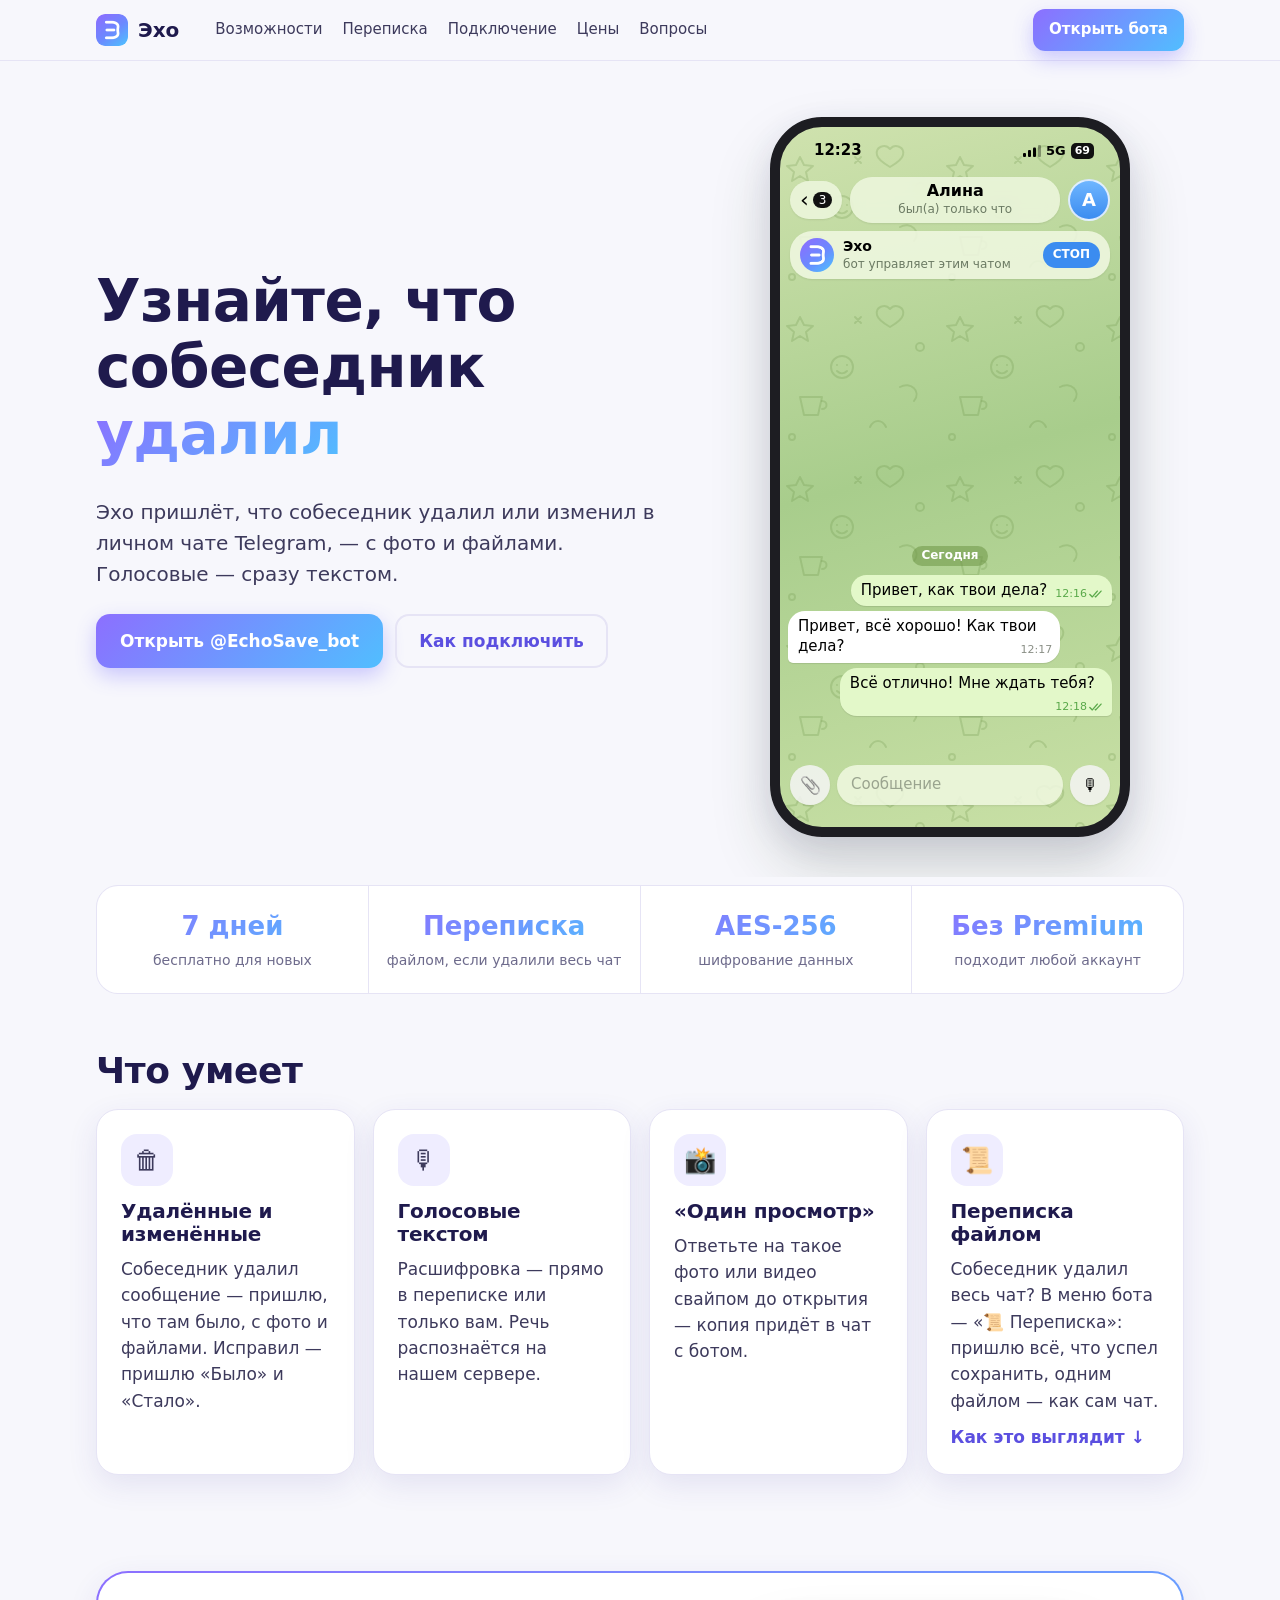
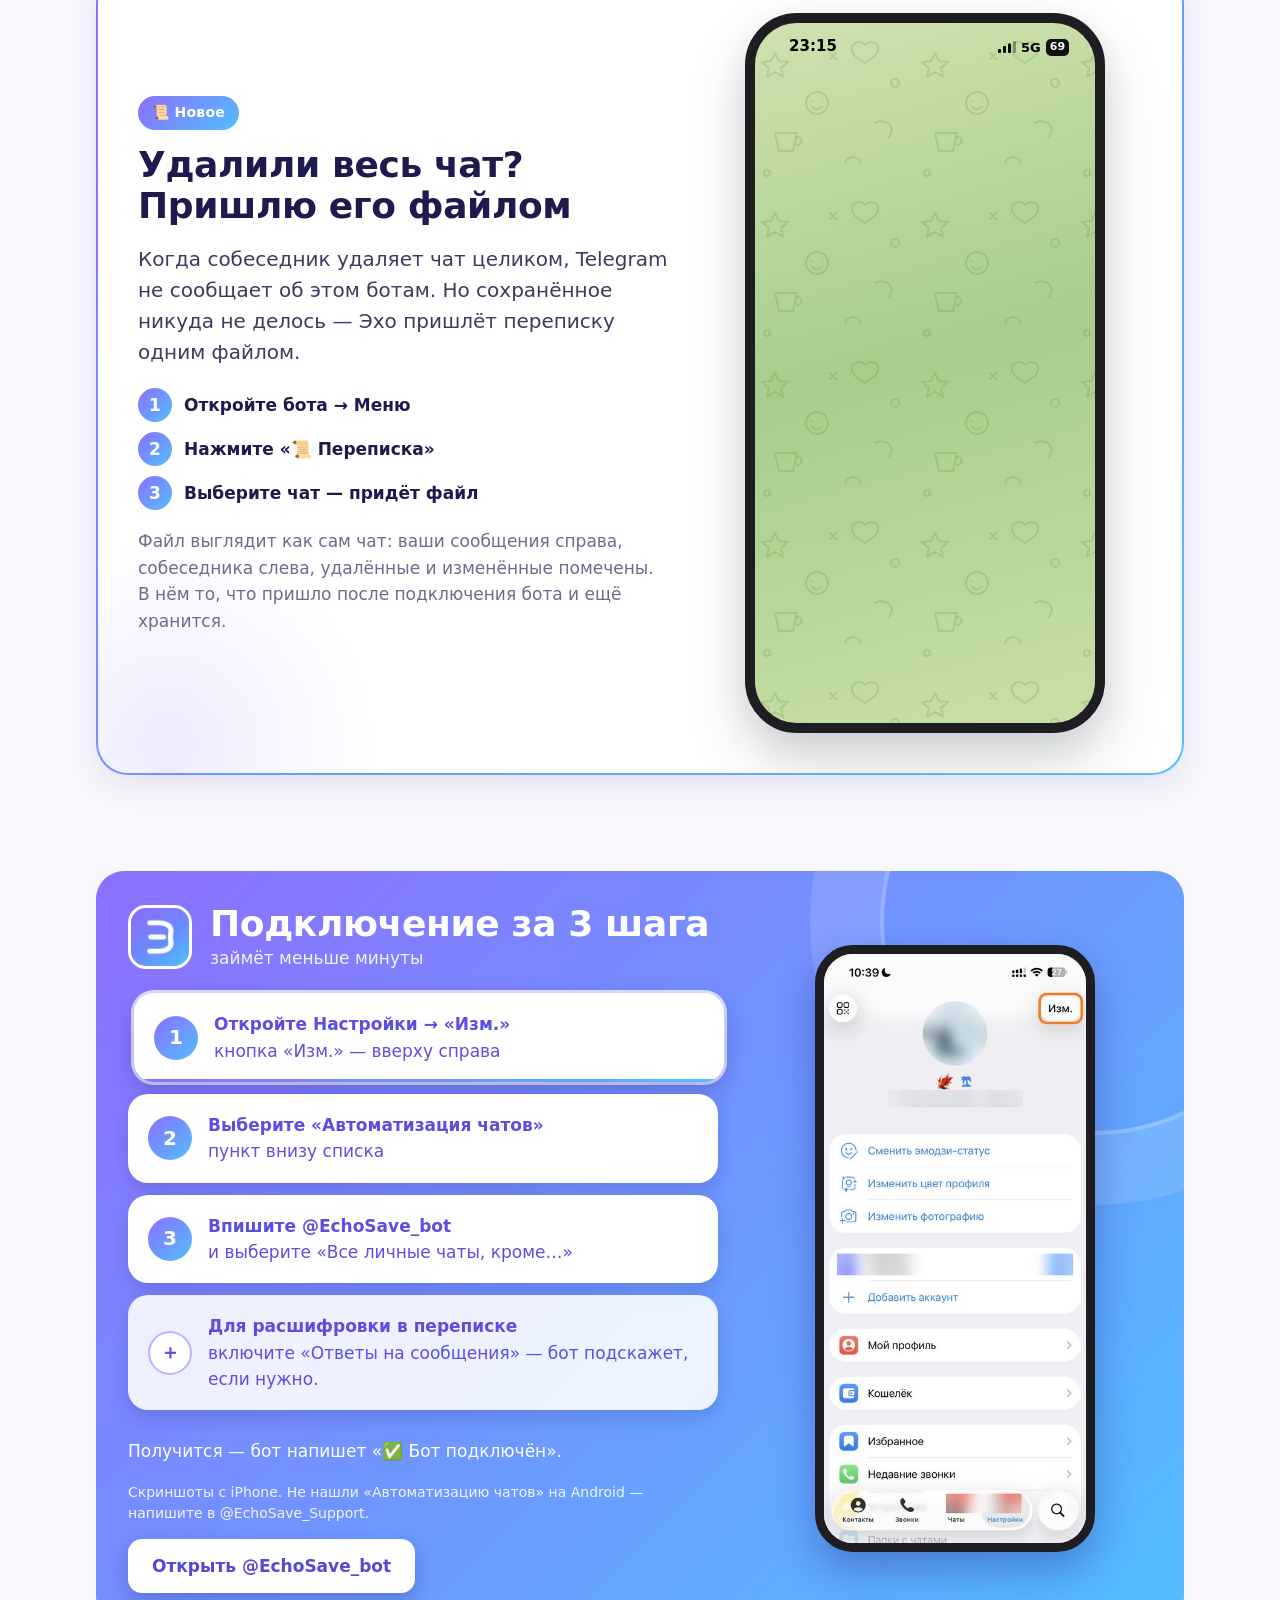
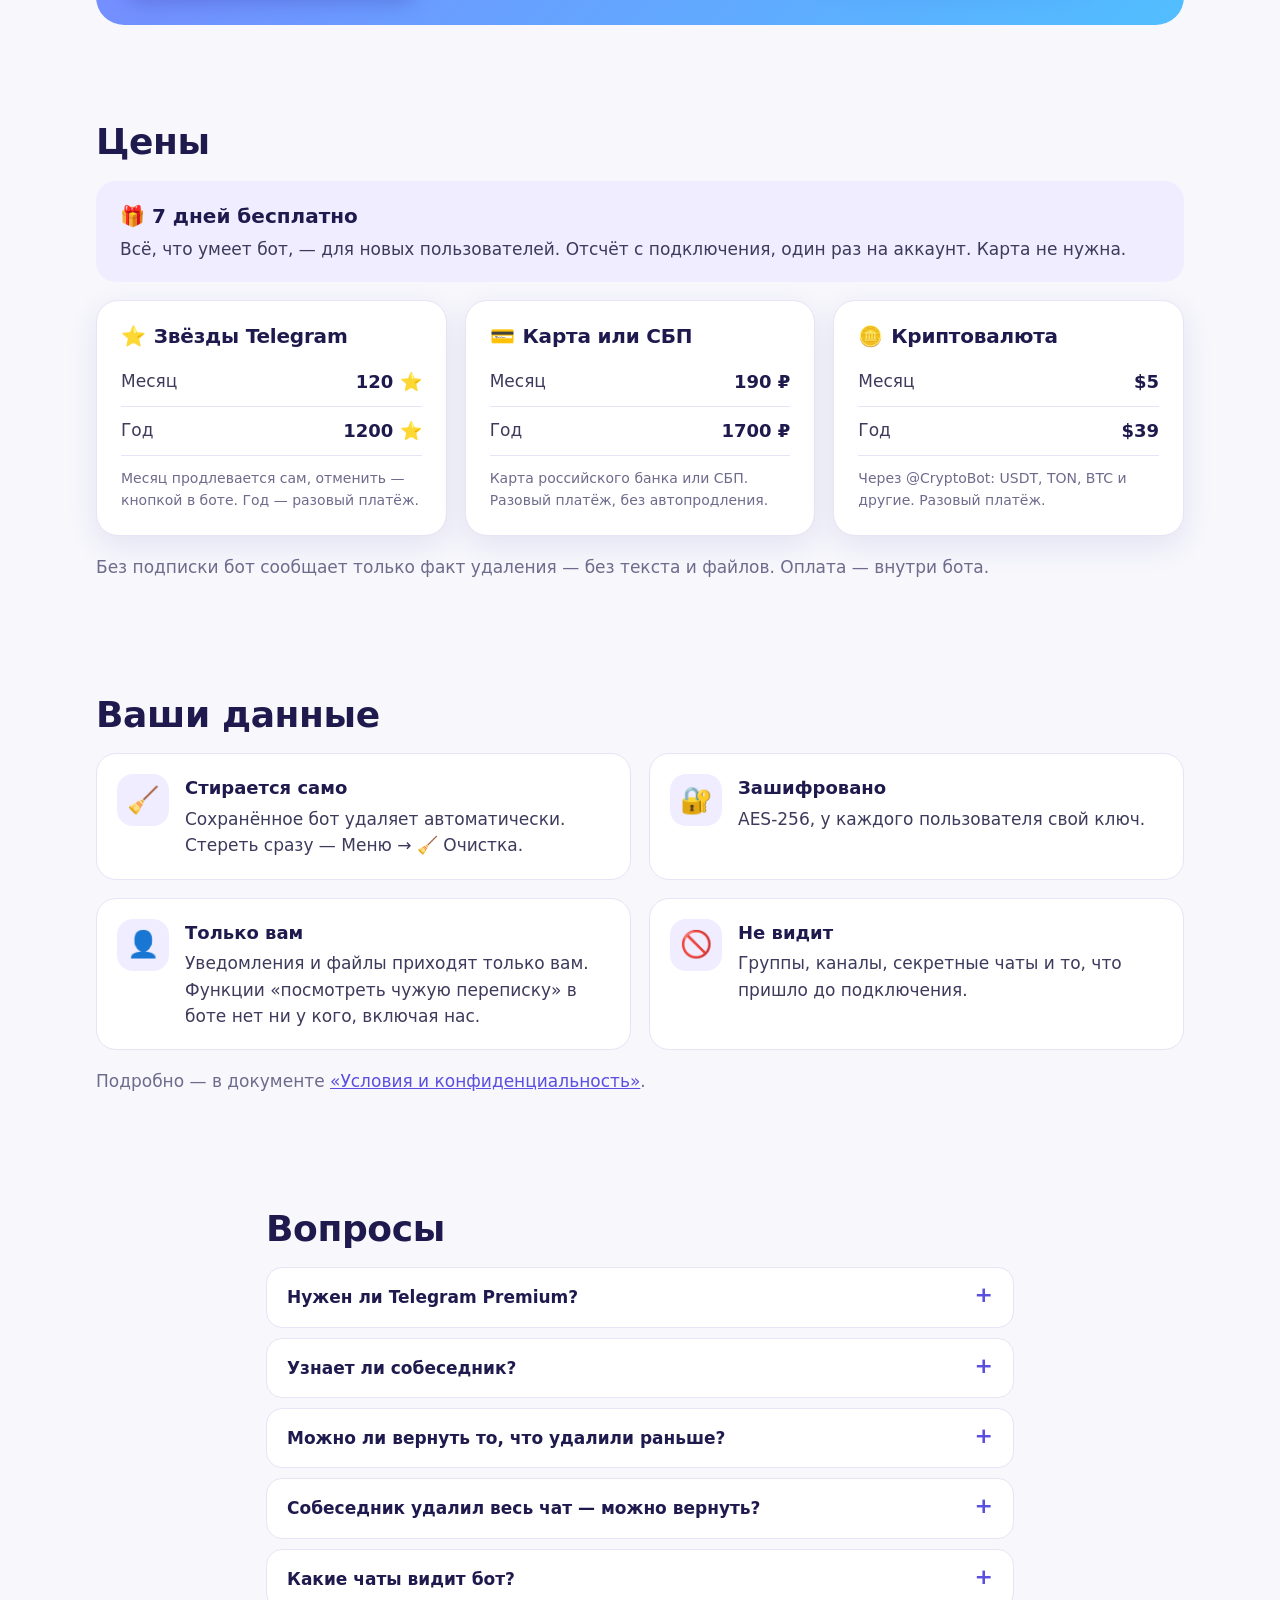
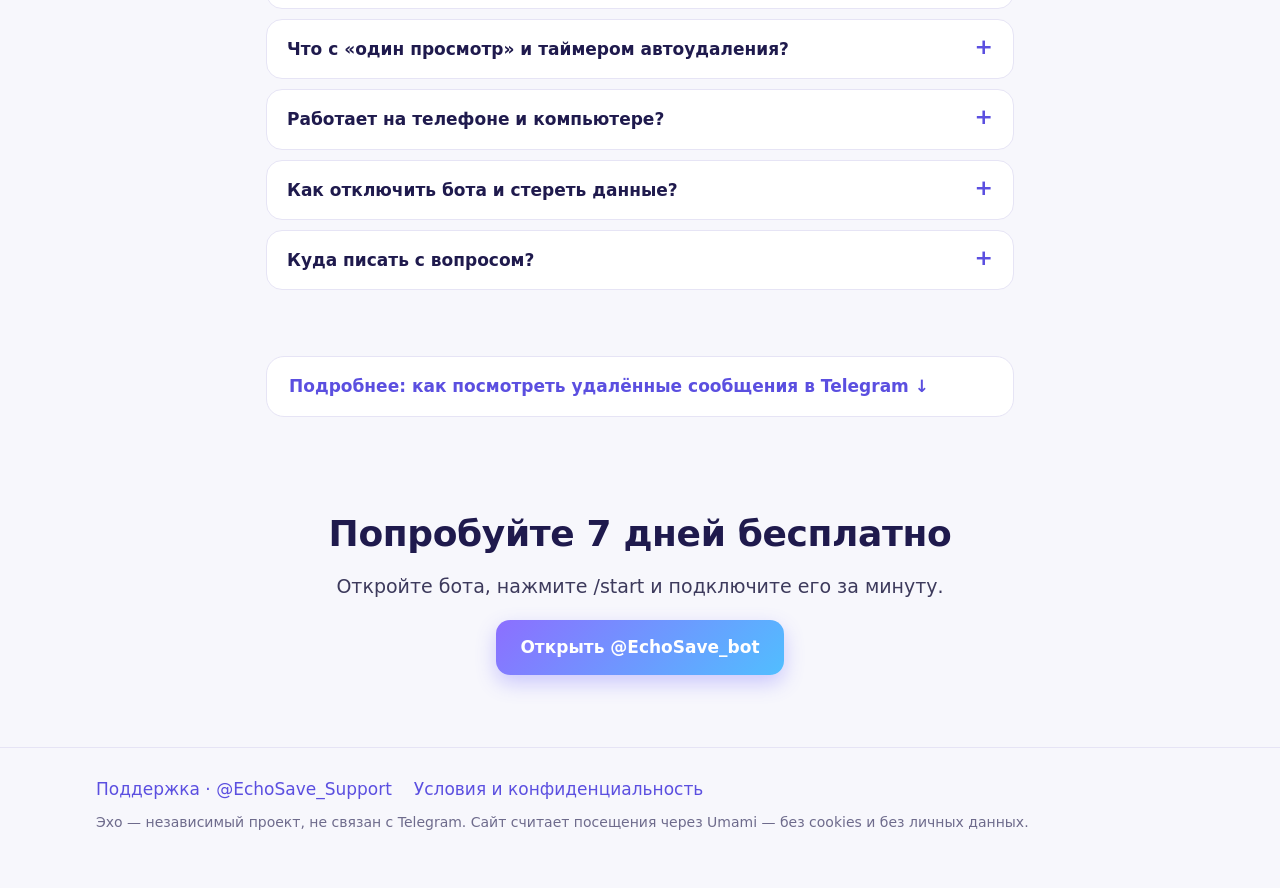
==== commit d3178f86: "Документы: блок «Переписка» на сайте в рамке" ====
--- a/ru/index.html
+++ b/ru/index.html
@@ -74,8 +74,10 @@
 </section>
 
 <section class="sec" id="perepiska">
-  <div class="wrap xp-in">
+  <div class="wrap">
+  <div class="xp-box xp-in">
     <div class="xp-text reveal">
+      <span class="xp-badge">📜 Новое</span>
       <h2>Удалили весь чат? Пришлю его файлом</h2>
       <p class="lead">Когда собеседник удаляет чат целиком, Telegram не сообщает об этом ботам. Но сохранённое никуда не делось — Эхо пришлёт переписку одним файлом.</p>
       <ol class="xp-steps"><li>Откройте бота → Меню</li><li>Нажмите «📜 Переписка»</li><li>Выберите чат — придёт файл</li></ol>
@@ -105,6 +107,7 @@
         <div class="xp-sign"><i class="tg-sign">🐦‍🔥 Эхо · <span>@EchoSave_bot</span></i></div>
       </div>
     </div>
+  </div>
   </div>
 </section>
 
--- a/assets/style.css
+++ b/assets/style.css
@@ -457,3 +457,16 @@
   .xp-in { grid-template-columns: 1fr; gap: 28px; }
   .phone.xp { height: 640px; }
 }
+
+/* «📜 Переписка»: its own framed block (owner, 14.10.2026: «непонятно, что это отдельный топик») */
+.xp-box { position: relative; overflow: hidden; padding: 40px; border-radius: 32px; border: 2px solid transparent;
+  background: linear-gradient(var(--card), var(--card)) padding-box, var(--grad) border-box; box-shadow: var(--shadow); }
+.xp-box::before { content: ""; position: absolute; left: -140px; bottom: -180px; width: 420px; height: 420px; border-radius: 50%;
+  background: radial-gradient(circle, rgba(140, 111, 255, .14), rgba(81, 190, 255, 0) 70%); pointer-events: none; }
+.xp-box > * { position: relative; }
+.xp-badge { display: inline-block; margin-bottom: 14px; padding: 6px 14px; border-radius: 999px; background: var(--grad);
+  color: #fff; font-size: 14px; font-weight: 700; letter-spacing: .02em; }
+.xp.gone .tg-date { opacity: 0; transition: opacity .4s; }
+@media (max-width: 860px) {
+  .xp-box { padding: 26px 16px 20px; border-radius: 26px; }
+}
